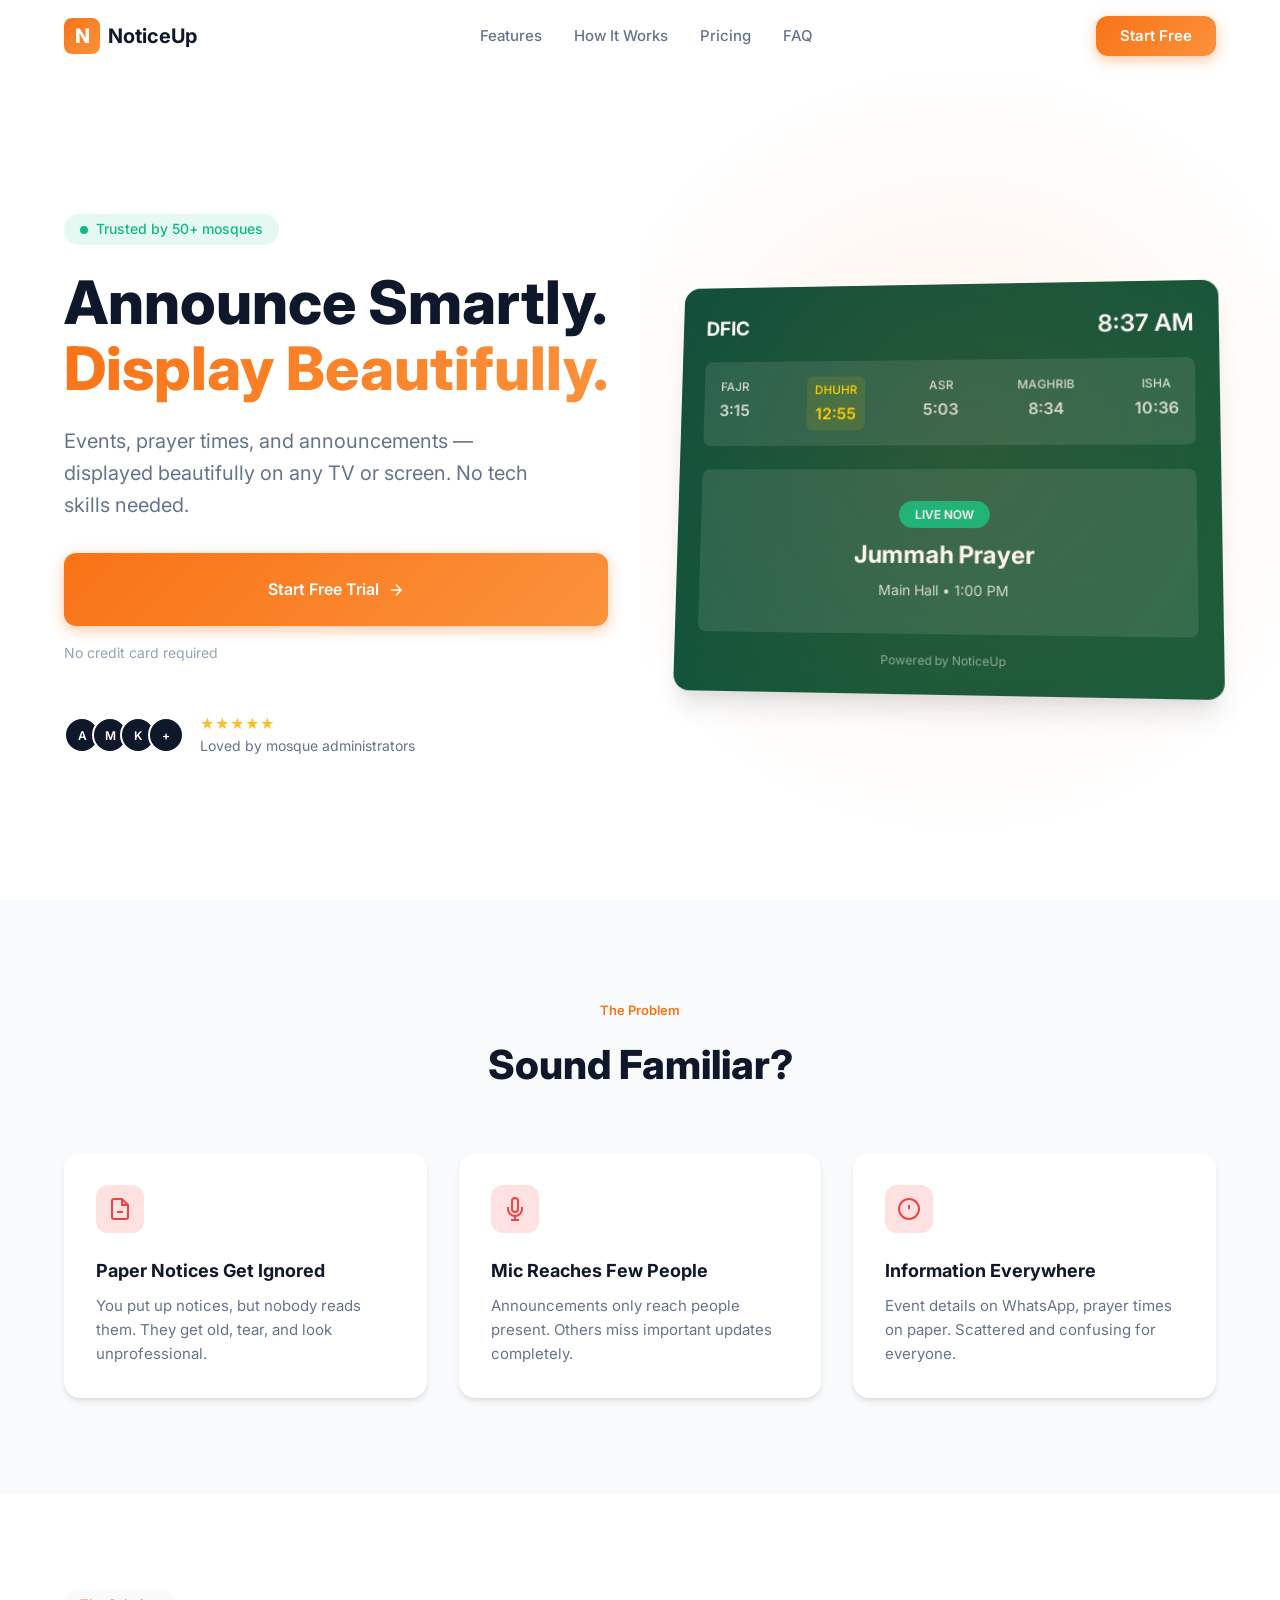
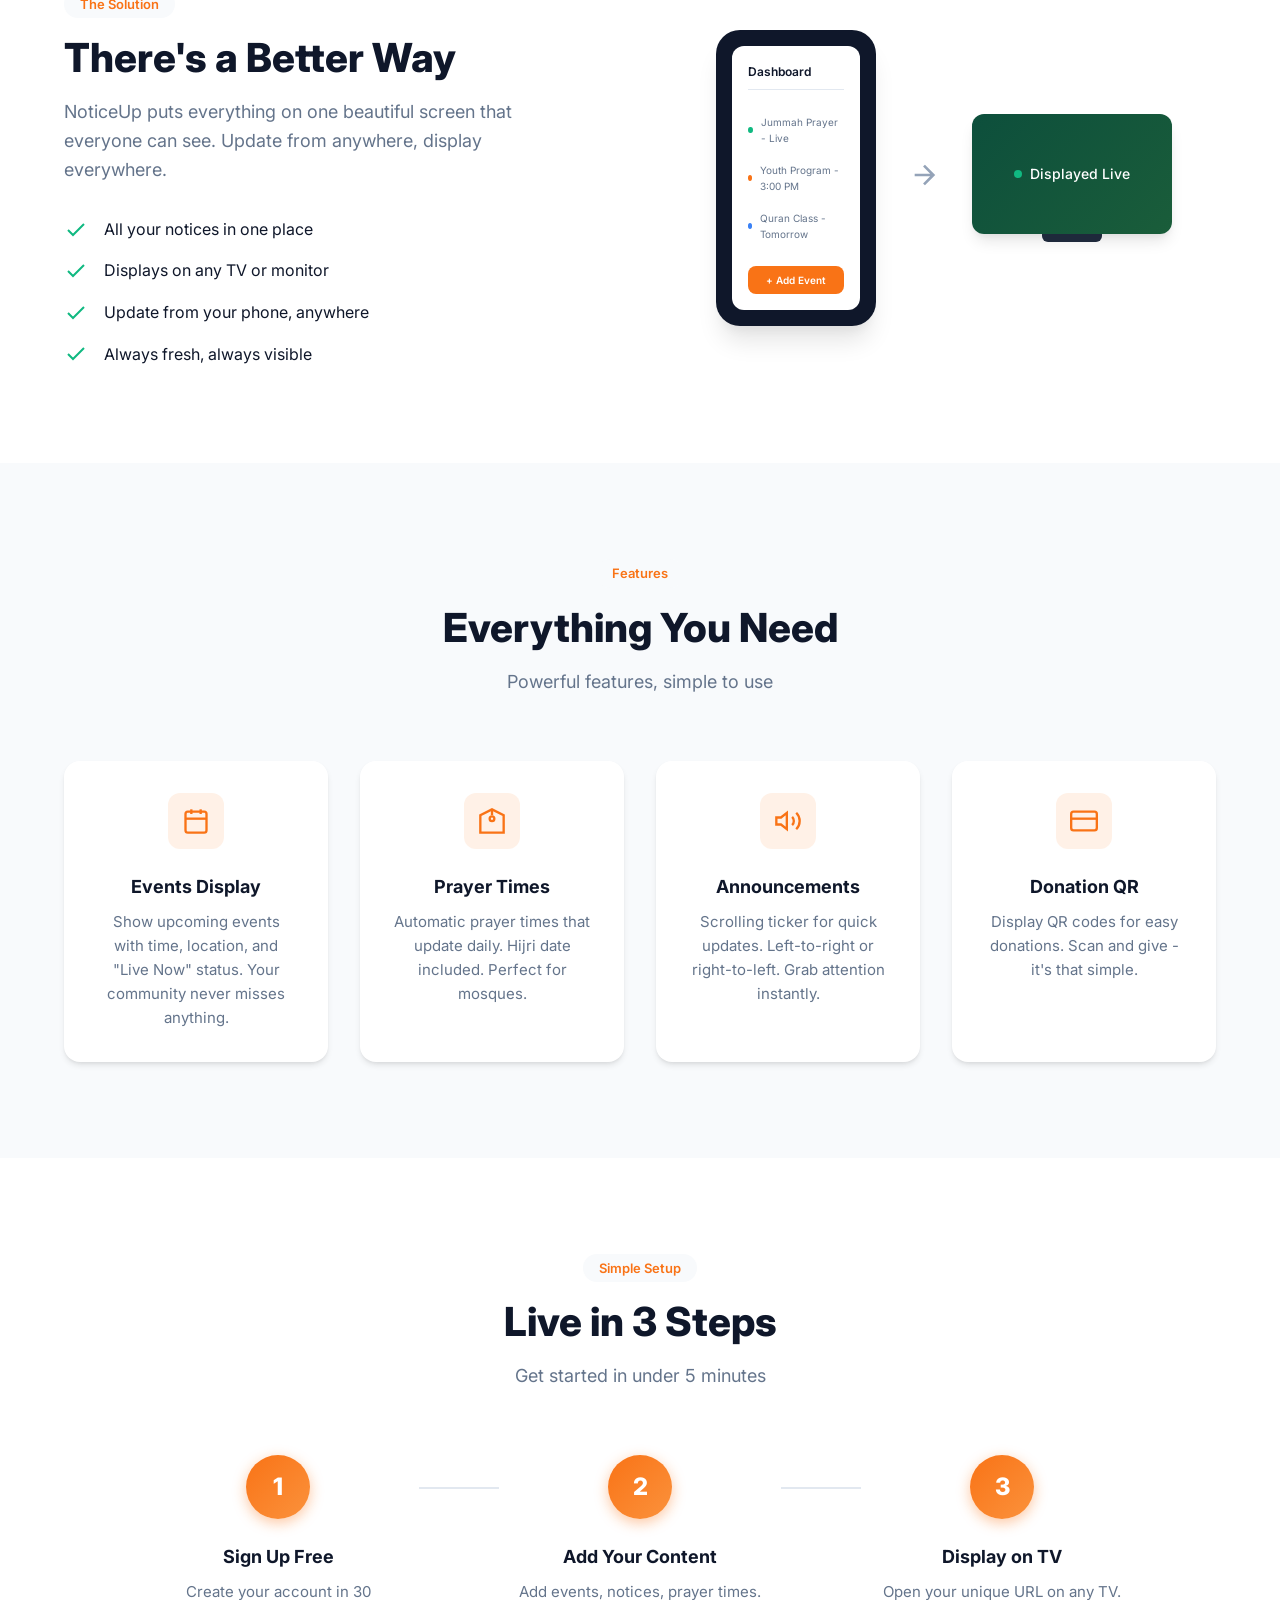
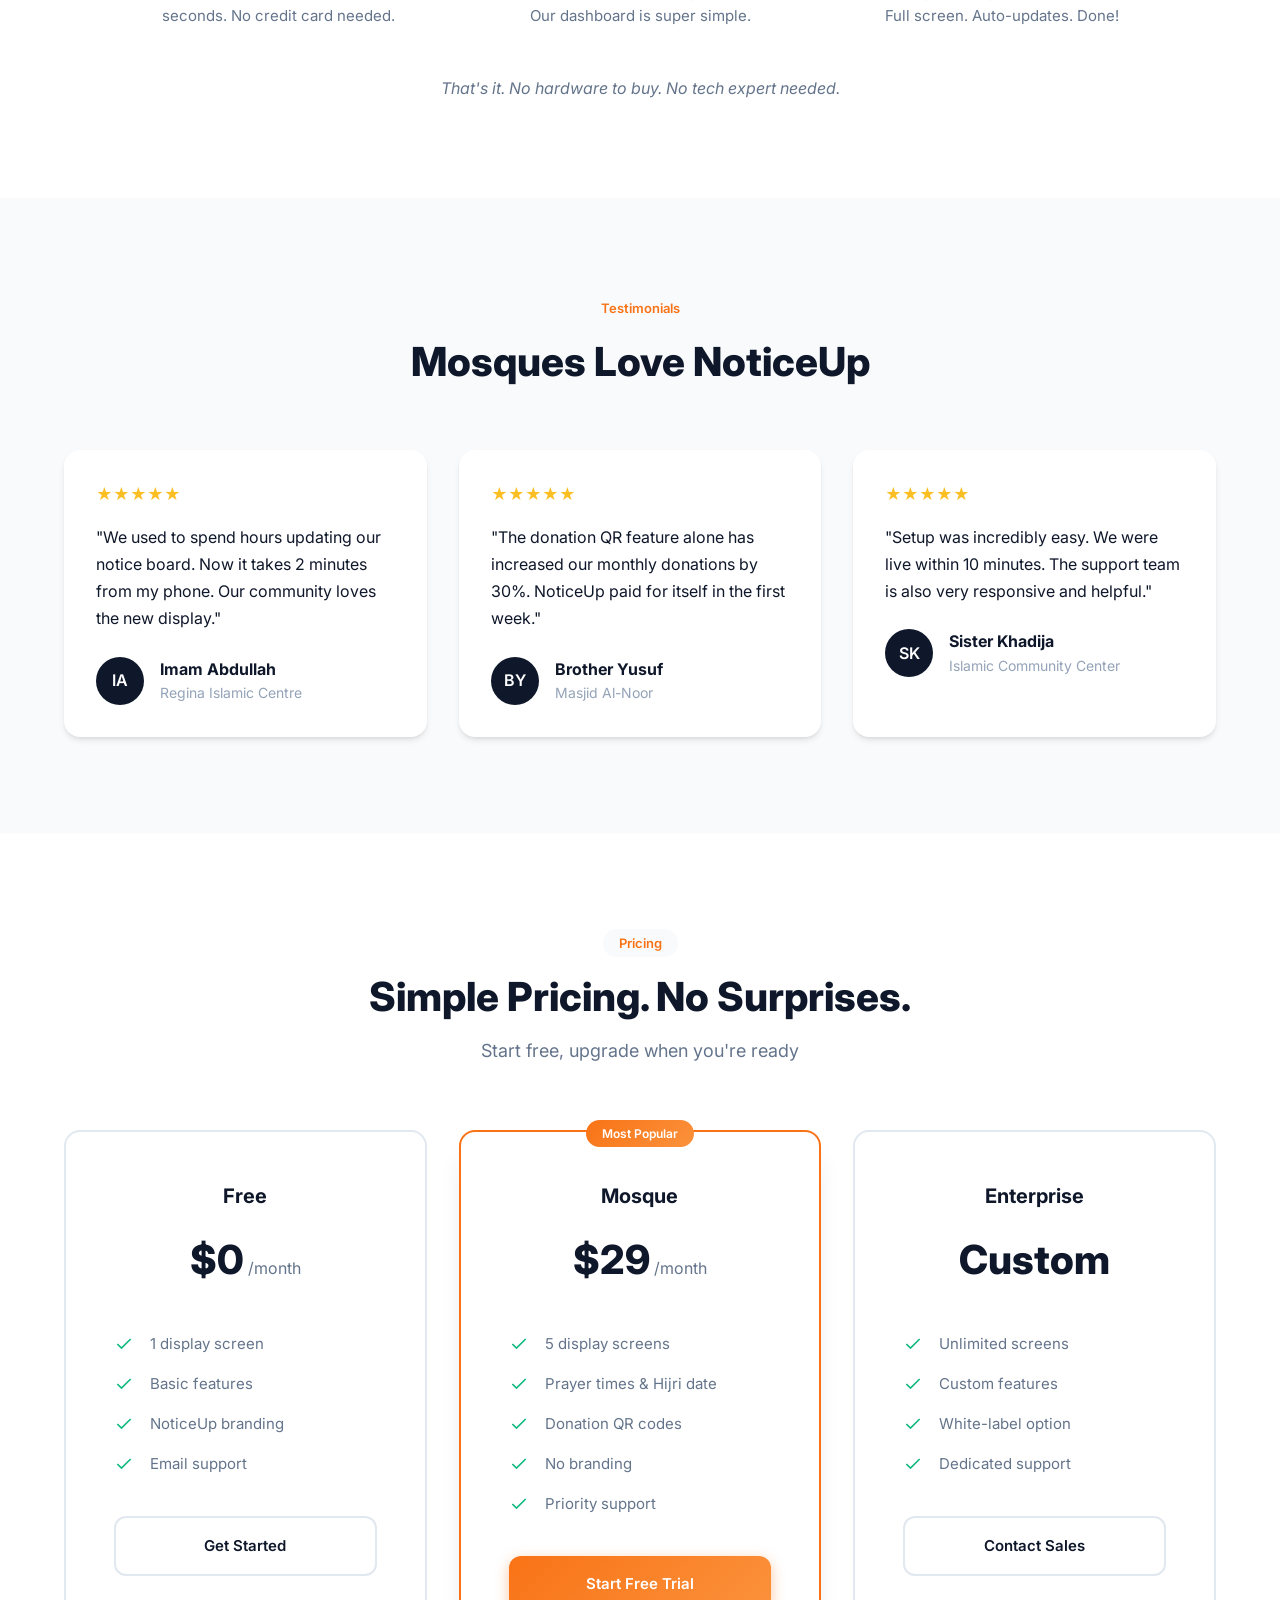
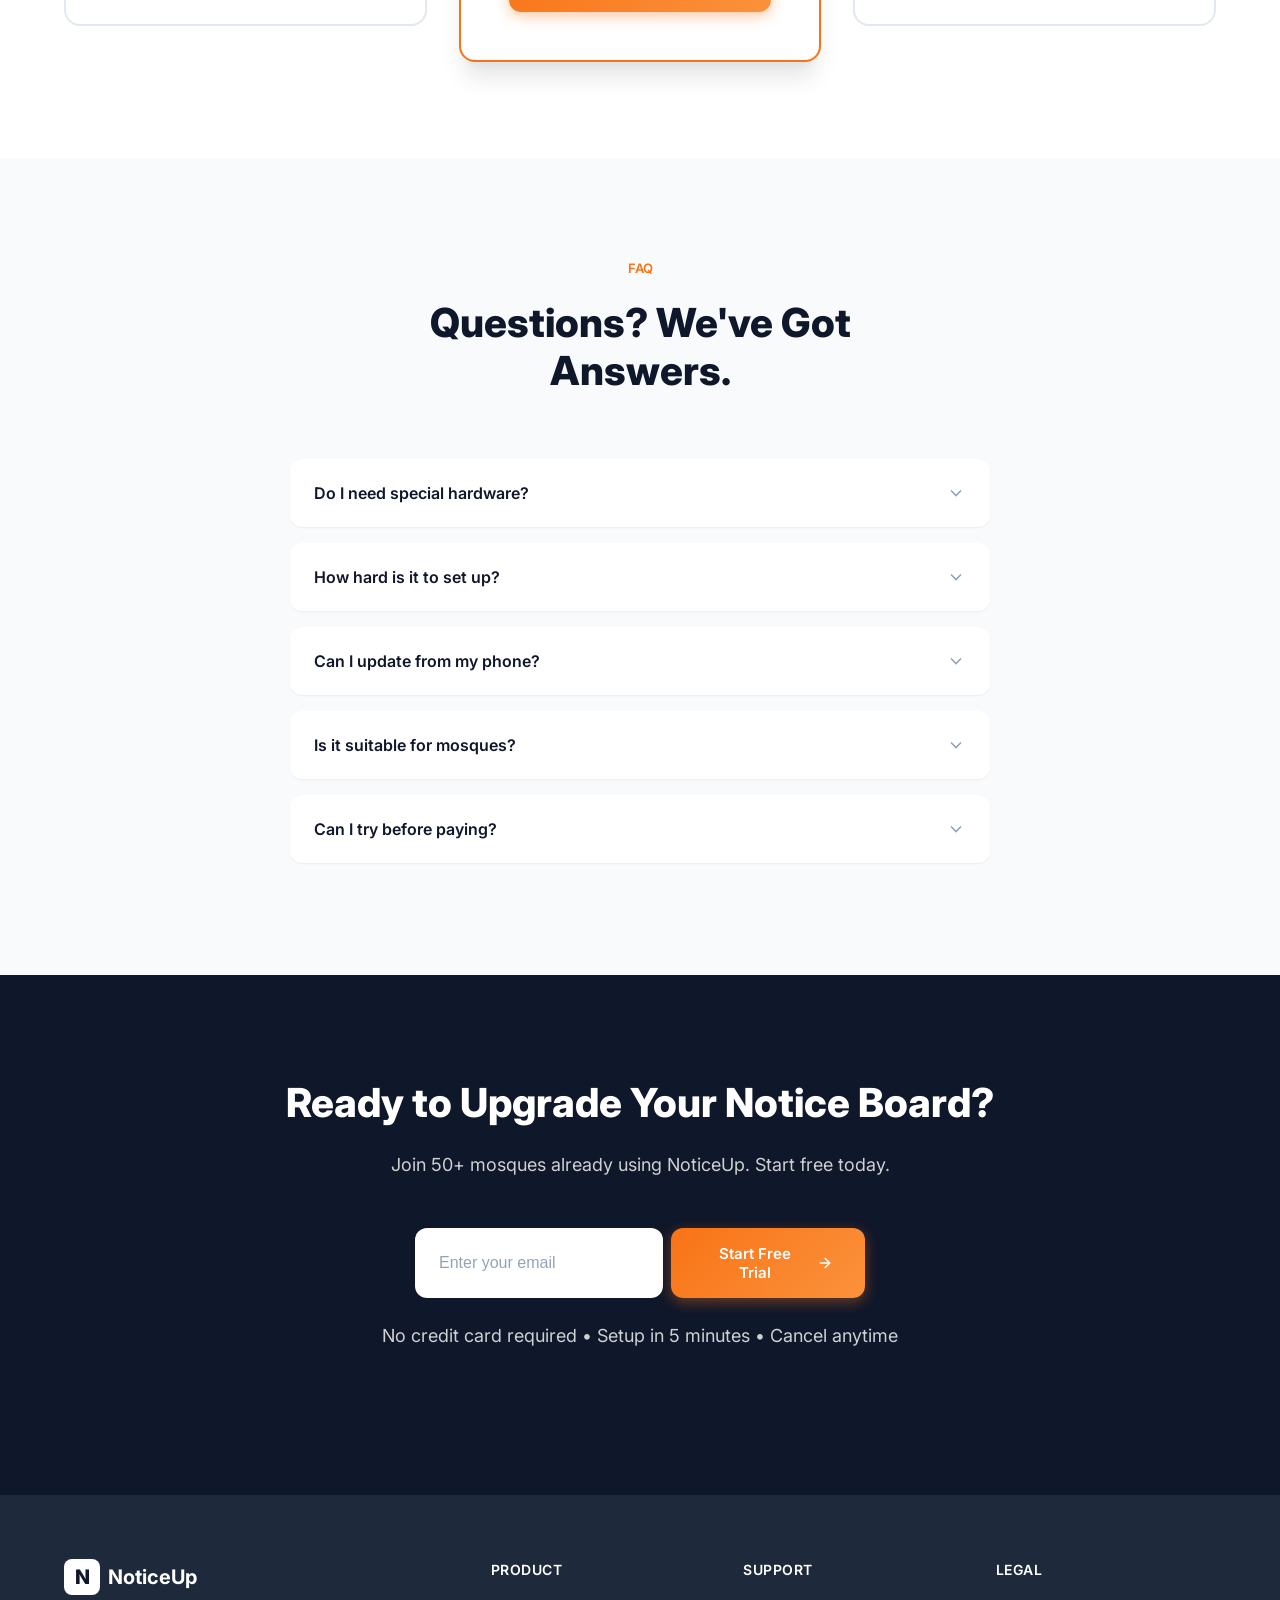
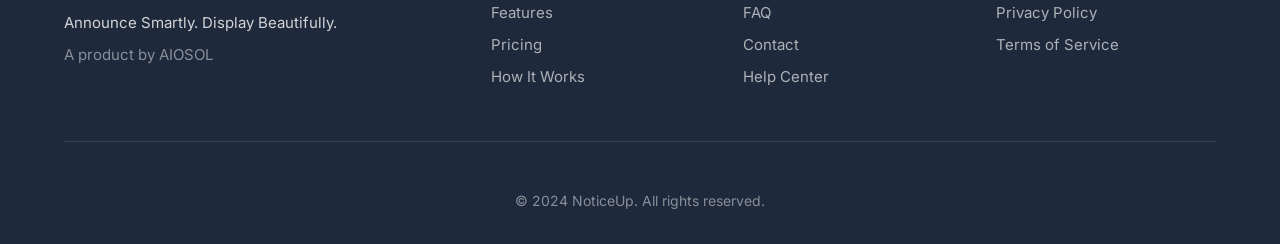
==== landing-page/index.html @ ead6a40a "Add NoticeUp landing page - Announce Smartly. Display Beautifully. Features: - Clean, minimal, mobil" ====
<!DOCTYPE html>
<html lang="en">
<head>
    <meta charset="UTF-8">
    <meta name="viewport" content="width=device-width, initial-scale=1.0">
    <meta name="description" content="NoticeUp - Smart digital notice board for mosques, schools, and institutions. Display events, notices, and announcements beautifully on any screen.">
    <meta name="keywords" content="digital signage, notice board, mosque display, prayer times, event display, announcements">
    <title>NoticeUp - Announce Smartly. Display Beautifully.</title>
    <link rel="preconnect" href="https://fonts.googleapis.com">
    <link rel="preconnect" href="https://fonts.gstatic.com" crossorigin>
    <link href="https://fonts.googleapis.com/css2?family=Inter:wght@400;500;600;700;800&display=swap" rel="stylesheet">
    <link rel="stylesheet" href="styles.css">
</head>
<body>
    <!-- Navigation -->
    <nav class="navbar" id="navbar">
        <div class="container nav-container">
            <a href="#" class="logo">
                <span class="logo-icon">N</span>
                <span class="logo-text">NoticeUp</span>
            </a>
            <div class="nav-links" id="navLinks">
                <a href="#features">Features</a>
                <a href="#how-it-works">How It Works</a>
                <a href="#pricing">Pricing</a>
                <a href="#faq">FAQ</a>
            </div>
            <a href="#cta" class="btn btn-primary nav-cta">Start Free</a>
            <button class="mobile-menu-btn" id="mobileMenuBtn" aria-label="Toggle menu">
                <span></span>
                <span></span>
                <span></span>
            </button>
        </div>
    </nav>

    <!-- Hero Section -->
    <section class="hero" id="hero">
        <div class="container">
            <div class="hero-content">
                <div class="hero-badge">
                    <span class="badge-dot"></span>
                    Trusted by 50+ mosques
                </div>
                <h1 class="hero-title">
                    Announce Smartly.<br>
                    <span class="gradient-text">Display Beautifully.</span>
                </h1>
                <p class="hero-subtitle">
                    Events, prayer times, and announcements — displayed beautifully on any TV or screen. No tech skills needed.
                </p>
                <div class="hero-cta">
                    <a href="#cta" class="btn btn-primary btn-lg">
                        Start Free Trial
                        <svg class="btn-icon" viewBox="0 0 24 24" fill="none" stroke="currentColor" stroke-width="2">
                            <path d="M5 12h14M12 5l7 7-7 7"/>
                        </svg>
                    </a>
                    <span class="hero-note">No credit card required</span>
                </div>
                <div class="hero-social-proof">
                    <div class="avatars">
                        <div class="avatar">A</div>
                        <div class="avatar">M</div>
                        <div class="avatar">K</div>
                        <div class="avatar">+</div>
                    </div>
                    <div class="social-text">
                        <span class="social-rating">★★★★★</span>
                        <span>Loved by mosque administrators</span>
                    </div>
                </div>
            </div>
            <div class="hero-visual">
                <div class="mockup-container">
                    <div class="mockup-screen">
                        <div class="mockup-header">
                            <div class="mockup-logo">DFIC</div>
                            <div class="mockup-time">8:37 AM</div>
                        </div>
                        <div class="mockup-prayer">
                            <div class="prayer-item">FAJR<br><small>3:15</small></div>
                            <div class="prayer-item active">DHUHR<br><small>12:55</small></div>
                            <div class="prayer-item">ASR<br><small>5:03</small></div>
                            <div class="prayer-item">MAGHRIB<br><small>8:34</small></div>
                            <div class="prayer-item">ISHA<br><small>10:36</small></div>
                        </div>
                        <div class="mockup-event">
                            <span class="live-badge">LIVE NOW</span>
                            <h3>Jummah Prayer</h3>
                            <p>Main Hall • 1:00 PM</p>
                        </div>
                        <div class="mockup-footer">
                            Powered by NoticeUp
                        </div>
                    </div>
                </div>
            </div>
        </div>
        <div class="hero-bg-gradient"></div>
    </section>

    <!-- Problem Section -->
    <section class="problem" id="problem">
        <div class="container">
            <div class="section-header">
                <span class="section-tag">The Problem</span>
                <h2 class="section-title">Sound Familiar?</h2>
            </div>
            <div class="problem-grid">
                <div class="problem-card">
                    <div class="problem-icon">
                        <svg viewBox="0 0 24 24" fill="none" stroke="currentColor" stroke-width="2">
                            <path d="M14 2H6a2 2 0 0 0-2 2v16a2 2 0 0 0 2 2h12a2 2 0 0 0 2-2V8z"/>
                            <polyline points="14 2 14 8 20 8"/>
                            <line x1="9" y1="15" x2="15" y2="15"/>
                        </svg>
                    </div>
                    <h3>Paper Notices Get Ignored</h3>
                    <p>You put up notices, but nobody reads them. They get old, tear, and look unprofessional.</p>
                </div>
                <div class="problem-card">
                    <div class="problem-icon">
                        <svg viewBox="0 0 24 24" fill="none" stroke="currentColor" stroke-width="2">
                            <path d="M12 1a3 3 0 0 0-3 3v8a3 3 0 0 0 6 0V4a3 3 0 0 0-3-3z"/>
                            <path d="M19 10v2a7 7 0 0 1-14 0v-2"/>
                            <line x1="12" y1="19" x2="12" y2="23"/>
                            <line x1="8" y1="23" x2="16" y2="23"/>
                        </svg>
                    </div>
                    <h3>Mic Reaches Few People</h3>
                    <p>Announcements only reach people present. Others miss important updates completely.</p>
                </div>
                <div class="problem-card">
                    <div class="problem-icon">
                        <svg viewBox="0 0 24 24" fill="none" stroke="currentColor" stroke-width="2">
                            <circle cx="12" cy="12" r="10"/>
                            <line x1="12" y1="8" x2="12" y2="12"/>
                            <line x1="12" y1="16" x2="12.01" y2="16"/>
                        </svg>
                    </div>
                    <h3>Information Everywhere</h3>
                    <p>Event details on WhatsApp, prayer times on paper. Scattered and confusing for everyone.</p>
                </div>
            </div>
        </div>
    </section>

    <!-- Solution Section -->
    <section class="solution" id="solution">
        <div class="container">
            <div class="solution-content">
                <span class="section-tag">The Solution</span>
                <h2 class="section-title">There's a Better Way</h2>
                <p class="solution-text">
                    NoticeUp puts everything on one beautiful screen that everyone can see. Update from anywhere, display everywhere.
                </p>
                <ul class="solution-list">
                    <li>
                        <svg class="check-icon" viewBox="0 0 24 24" fill="none" stroke="currentColor" stroke-width="2">
                            <polyline points="20 6 9 17 4 12"/>
                        </svg>
                        All your notices in one place
                    </li>
                    <li>
                        <svg class="check-icon" viewBox="0 0 24 24" fill="none" stroke="currentColor" stroke-width="2">
                            <polyline points="20 6 9 17 4 12"/>
                        </svg>
                        Displays on any TV or monitor
                    </li>
                    <li>
                        <svg class="check-icon" viewBox="0 0 24 24" fill="none" stroke="currentColor" stroke-width="2">
                            <polyline points="20 6 9 17 4 12"/>
                        </svg>
                        Update from your phone, anywhere
                    </li>
                    <li>
                        <svg class="check-icon" viewBox="0 0 24 24" fill="none" stroke="currentColor" stroke-width="2">
                            <polyline points="20 6 9 17 4 12"/>
                        </svg>
                        Always fresh, always visible
                    </li>
                </ul>
            </div>
            <div class="solution-visual">
                <div class="device-mockup">
                    <div class="phone-mockup">
                        <div class="phone-screen">
                            <div class="phone-header">Dashboard</div>
                            <div class="phone-item">
                                <span class="item-dot green"></span>
                                Jummah Prayer - Live
                            </div>
                            <div class="phone-item">
                                <span class="item-dot orange"></span>
                                Youth Program - 3:00 PM
                            </div>
                            <div class="phone-item">
                                <span class="item-dot blue"></span>
                                Quran Class - Tomorrow
                            </div>
                            <button class="phone-btn">+ Add Event</button>
                        </div>
                    </div>
                    <div class="arrow-connector">
                        <svg viewBox="0 0 24 24" fill="none" stroke="currentColor" stroke-width="2">
                            <path d="M5 12h14M12 5l7 7-7 7"/>
                        </svg>
                    </div>
                    <div class="tv-mockup">
                        <div class="tv-screen">
                            <div class="tv-content">
                                <span class="live-dot"></span>
                                Displayed Live
                            </div>
                        </div>
                        <div class="tv-stand"></div>
                    </div>
                </div>
            </div>
        </div>
    </section>

    <!-- Features Section -->
    <section class="features" id="features">
        <div class="container">
            <div class="section-header">
                <span class="section-tag">Features</span>
                <h2 class="section-title">Everything You Need</h2>
                <p class="section-subtitle">Powerful features, simple to use</p>
            </div>
            <div class="features-grid">
                <div class="feature-card">
                    <div class="feature-icon">
                        <svg viewBox="0 0 24 24" fill="none" stroke="currentColor" stroke-width="2">
                            <rect x="3" y="4" width="18" height="18" rx="2" ry="2"/>
                            <line x1="16" y1="2" x2="16" y2="6"/>
                            <line x1="8" y1="2" x2="8" y2="6"/>
                            <line x1="3" y1="10" x2="21" y2="10"/>
                        </svg>
                    </div>
                    <h3>Events Display</h3>
                    <p>Show upcoming events with time, location, and "Live Now" status. Your community never misses anything.</p>
                </div>
                <div class="feature-card">
                    <div class="feature-icon mosque-icon">
                        <svg viewBox="0 0 24 24" fill="none" stroke="currentColor" stroke-width="2">
                            <path d="M12 2L2 7v15h20V7L12 2z"/>
                            <path d="M12 2v5"/>
                            <circle cx="12" cy="10" r="2"/>
                        </svg>
                    </div>
                    <h3>Prayer Times</h3>
                    <p>Automatic prayer times that update daily. Hijri date included. Perfect for mosques.</p>
                </div>
                <div class="feature-card">
                    <div class="feature-icon">
                        <svg viewBox="0 0 24 24" fill="none" stroke="currentColor" stroke-width="2">
                            <polygon points="11 5 6 9 2 9 2 15 6 15 11 19 11 5"/>
                            <path d="M19.07 4.93a10 10 0 0 1 0 14.14"/>
                            <path d="M15.54 8.46a5 5 0 0 1 0 7.07"/>
                        </svg>
                    </div>
                    <h3>Announcements</h3>
                    <p>Scrolling ticker for quick updates. Left-to-right or right-to-left. Grab attention instantly.</p>
                </div>
                <div class="feature-card">
                    <div class="feature-icon">
                        <svg viewBox="0 0 24 24" fill="none" stroke="currentColor" stroke-width="2">
                            <rect x="1" y="4" width="22" height="16" rx="2" ry="2"/>
                            <line x1="1" y1="10" x2="23" y2="10"/>
                        </svg>
                    </div>
                    <h3>Donation QR</h3>
                    <p>Display QR codes for easy donations. Scan and give - it's that simple.</p>
                </div>
            </div>
        </div>
    </section>

    <!-- How It Works Section -->
    <section class="how-it-works" id="how-it-works">
        <div class="container">
            <div class="section-header">
                <span class="section-tag">Simple Setup</span>
                <h2 class="section-title">Live in 3 Steps</h2>
                <p class="section-subtitle">Get started in under 5 minutes</p>
            </div>
            <div class="steps-container">
                <div class="step">
                    <div class="step-number">1</div>
                    <div class="step-content">
                        <h3>Sign Up Free</h3>
                        <p>Create your account in 30 seconds. No credit card needed.</p>
                    </div>
                </div>
                <div class="step-connector"></div>
                <div class="step">
                    <div class="step-number">2</div>
                    <div class="step-content">
                        <h3>Add Your Content</h3>
                        <p>Add events, notices, prayer times. Our dashboard is super simple.</p>
                    </div>
                </div>
                <div class="step-connector"></div>
                <div class="step">
                    <div class="step-number">3</div>
                    <div class="step-content">
                        <h3>Display on TV</h3>
                        <p>Open your unique URL on any TV. Full screen. Auto-updates. Done!</p>
                    </div>
                </div>
            </div>
            <p class="steps-note">That's it. No hardware to buy. No tech expert needed.</p>
        </div>
    </section>

    <!-- Testimonials Section -->
    <section class="testimonials" id="testimonials">
        <div class="container">
            <div class="section-header">
                <span class="section-tag">Testimonials</span>
                <h2 class="section-title">Mosques Love NoticeUp</h2>
            </div>
            <div class="testimonials-grid">
                <div class="testimonial-card">
                    <div class="testimonial-rating">★★★★★</div>
                    <p class="testimonial-text">
                        "We used to spend hours updating our notice board. Now it takes 2 minutes from my phone. Our community loves the new display."
                    </p>
                    <div class="testimonial-author">
                        <div class="author-avatar">IA</div>
                        <div class="author-info">
                            <strong>Imam Abdullah</strong>
                            <span>Regina Islamic Centre</span>
                        </div>
                    </div>
                </div>
                <div class="testimonial-card">
                    <div class="testimonial-rating">★★★★★</div>
                    <p class="testimonial-text">
                        "The donation QR feature alone has increased our monthly donations by 30%. NoticeUp paid for itself in the first week."
                    </p>
                    <div class="testimonial-author">
                        <div class="author-avatar">BY</div>
                        <div class="author-info">
                            <strong>Brother Yusuf</strong>
                            <span>Masjid Al-Noor</span>
                        </div>
                    </div>
                </div>
                <div class="testimonial-card">
                    <div class="testimonial-rating">★★★★★</div>
                    <p class="testimonial-text">
                        "Setup was incredibly easy. We were live within 10 minutes. The support team is also very responsive and helpful."
                    </p>
                    <div class="testimonial-author">
                        <div class="author-avatar">SK</div>
                        <div class="author-info">
                            <strong>Sister Khadija</strong>
                            <span>Islamic Community Center</span>
                        </div>
                    </div>
                </div>
            </div>
        </div>
    </section>

    <!-- Pricing Section -->
    <section class="pricing" id="pricing">
        <div class="container">
            <div class="section-header">
                <span class="section-tag">Pricing</span>
                <h2 class="section-title">Simple Pricing. No Surprises.</h2>
                <p class="section-subtitle">Start free, upgrade when you're ready</p>
            </div>
            <div class="pricing-grid">
                <div class="pricing-card">
                    <div class="pricing-header">
                        <h3>Free</h3>
                        <div class="pricing-price">
                            <span class="price">$0</span>
                            <span class="period">/month</span>
                        </div>
                    </div>
                    <ul class="pricing-features">
                        <li>
                            <svg class="check" viewBox="0 0 24 24" fill="none" stroke="currentColor" stroke-width="2">
                                <polyline points="20 6 9 17 4 12"/>
                            </svg>
                            1 display screen
                        </li>
                        <li>
                            <svg class="check" viewBox="0 0 24 24" fill="none" stroke="currentColor" stroke-width="2">
                                <polyline points="20 6 9 17 4 12"/>
                            </svg>
                            Basic features
                        </li>
                        <li>
                            <svg class="check" viewBox="0 0 24 24" fill="none" stroke="currentColor" stroke-width="2">
                                <polyline points="20 6 9 17 4 12"/>
                            </svg>
                            NoticeUp branding
                        </li>
                        <li>
                            <svg class="check" viewBox="0 0 24 24" fill="none" stroke="currentColor" stroke-width="2">
                                <polyline points="20 6 9 17 4 12"/>
                            </svg>
                            Email support
                        </li>
                    </ul>
                    <a href="#cta" class="btn btn-outline">Get Started</a>
                </div>
                <div class="pricing-card popular">
                    <div class="popular-badge">Most Popular</div>
                    <div class="pricing-header">
                        <h3>Mosque</h3>
                        <div class="pricing-price">
                            <span class="price">$29</span>
                            <span class="period">/month</span>
                        </div>
                    </div>
                    <ul class="pricing-features">
                        <li>
                            <svg class="check" viewBox="0 0 24 24" fill="none" stroke="currentColor" stroke-width="2">
                                <polyline points="20 6 9 17 4 12"/>
                            </svg>
                            5 display screens
                        </li>
                        <li>
                            <svg class="check" viewBox="0 0 24 24" fill="none" stroke="currentColor" stroke-width="2">
                                <polyline points="20 6 9 17 4 12"/>
                            </svg>
                            Prayer times & Hijri date
                        </li>
                        <li>
                            <svg class="check" viewBox="0 0 24 24" fill="none" stroke="currentColor" stroke-width="2">
                                <polyline points="20 6 9 17 4 12"/>
                            </svg>
                            Donation QR codes
                        </li>
                        <li>
                            <svg class="check" viewBox="0 0 24 24" fill="none" stroke="currentColor" stroke-width="2">
                                <polyline points="20 6 9 17 4 12"/>
                            </svg>
                            No branding
                        </li>
                        <li>
                            <svg class="check" viewBox="0 0 24 24" fill="none" stroke="currentColor" stroke-width="2">
                                <polyline points="20 6 9 17 4 12"/>
                            </svg>
                            Priority support
                        </li>
                    </ul>
                    <a href="#cta" class="btn btn-primary">Start Free Trial</a>
                </div>
                <div class="pricing-card">
                    <div class="pricing-header">
                        <h3>Enterprise</h3>
                        <div class="pricing-price">
                            <span class="price">Custom</span>
                        </div>
                    </div>
                    <ul class="pricing-features">
                        <li>
                            <svg class="check" viewBox="0 0 24 24" fill="none" stroke="currentColor" stroke-width="2">
                                <polyline points="20 6 9 17 4 12"/>
                            </svg>
                            Unlimited screens
                        </li>
                        <li>
                            <svg class="check" viewBox="0 0 24 24" fill="none" stroke="currentColor" stroke-width="2">
                                <polyline points="20 6 9 17 4 12"/>
                            </svg>
                            Custom features
                        </li>
                        <li>
                            <svg class="check" viewBox="0 0 24 24" fill="none" stroke="currentColor" stroke-width="2">
                                <polyline points="20 6 9 17 4 12"/>
                            </svg>
                            White-label option
                        </li>
                        <li>
                            <svg class="check" viewBox="0 0 24 24" fill="none" stroke="currentColor" stroke-width="2">
                                <polyline points="20 6 9 17 4 12"/>
                            </svg>
                            Dedicated support
                        </li>
                    </ul>
                    <a href="#cta" class="btn btn-outline">Contact Sales</a>
                </div>
            </div>
        </div>
    </section>

    <!-- FAQ Section -->
    <section class="faq" id="faq">
        <div class="container">
            <div class="section-header">
                <span class="section-tag">FAQ</span>
                <h2 class="section-title">Questions? We've Got Answers.</h2>
            </div>
            <div class="faq-container">
                <div class="faq-item">
                    <button class="faq-question">
                        Do I need special hardware?
                        <svg class="faq-icon" viewBox="0 0 24 24" fill="none" stroke="currentColor" stroke-width="2">
                            <polyline points="6 9 12 15 18 9"/>
                        </svg>
                    </button>
                    <div class="faq-answer">
                        <p>No! Any TV with a browser works. Smart TV, Android TV, Fire Stick, or a simple computer connected to a monitor.</p>
                    </div>
                </div>
                <div class="faq-item">
                    <button class="faq-question">
                        How hard is it to set up?
                        <svg class="faq-icon" viewBox="0 0 24 24" fill="none" stroke="currentColor" stroke-width="2">
                            <polyline points="6 9 12 15 18 9"/>
                        </svg>
                    </button>
                    <div class="faq-answer">
                        <p>Super easy. If you can use WhatsApp, you can use NoticeUp. Most users are live in under 5 minutes.</p>
                    </div>
                </div>
                <div class="faq-item">
                    <button class="faq-question">
                        Can I update from my phone?
                        <svg class="faq-icon" viewBox="0 0 24 24" fill="none" stroke="currentColor" stroke-width="2">
                            <polyline points="6 9 12 15 18 9"/>
                        </svg>
                    </button>
                    <div class="faq-answer">
                        <p>Yes! Our dashboard works on any device. Update your notices from anywhere in the world.</p>
                    </div>
                </div>
                <div class="faq-item">
                    <button class="faq-question">
                        Is it suitable for mosques?
                        <svg class="faq-icon" viewBox="0 0 24 24" fill="none" stroke="currentColor" stroke-width="2">
                            <polyline points="6 9 12 15 18 9"/>
                        </svg>
                    </button>
                    <div class="faq-answer">
                        <p>Absolutely! We built NoticeUp with mosques in mind. Prayer times, Hijri calendar, donation QR - all included.</p>
                    </div>
                </div>
                <div class="faq-item">
                    <button class="faq-question">
                        Can I try before paying?
                        <svg class="faq-icon" viewBox="0 0 24 24" fill="none" stroke="currentColor" stroke-width="2">
                            <polyline points="6 9 12 15 18 9"/>
                        </svg>
                    </button>
                    <div class="faq-answer">
                        <p>Yes! Our Free plan is free forever. No credit card required to start.</p>
                    </div>
                </div>
            </div>
        </div>
    </section>

    <!-- Final CTA Section -->
    <section class="final-cta" id="cta">
        <div class="container">
            <div class="cta-content">
                <h2>Ready to Upgrade Your Notice Board?</h2>
                <p>Join 50+ mosques already using NoticeUp. Start free today.</p>
                <form class="cta-form" id="ctaForm">
                    <input type="email" placeholder="Enter your email" required>
                    <button type="submit" class="btn btn-primary">
                        Start Free Trial
                        <svg class="btn-icon" viewBox="0 0 24 24" fill="none" stroke="currentColor" stroke-width="2">
                            <path d="M5 12h14M12 5l7 7-7 7"/>
                        </svg>
                    </button>
                </form>
                <p class="cta-note">No credit card required • Setup in 5 minutes • Cancel anytime</p>
            </div>
        </div>
    </section>

    <!-- Footer -->
    <footer class="footer">
        <div class="container">
            <div class="footer-content">
                <div class="footer-brand">
                    <a href="#" class="logo">
                        <span class="logo-icon">N</span>
                        <span class="logo-text">NoticeUp</span>
                    </a>
                    <p>Announce Smartly. Display Beautifully.</p>
                    <p class="footer-company">A product by AIOSOL</p>
                </div>
                <div class="footer-links">
                    <div class="footer-column">
                        <h4>Product</h4>
                        <a href="#features">Features</a>
                        <a href="#pricing">Pricing</a>
                        <a href="#how-it-works">How It Works</a>
                    </div>
                    <div class="footer-column">
                        <h4>Support</h4>
                        <a href="#faq">FAQ</a>
                        <a href="mailto:hello@noticeup.io">Contact</a>
                        <a href="#">Help Center</a>
                    </div>
                    <div class="footer-column">
                        <h4>Legal</h4>
                        <a href="#">Privacy Policy</a>
                        <a href="#">Terms of Service</a>
                    </div>
                </div>
            </div>
            <div class="footer-bottom">
                <p>&copy; 2024 NoticeUp. All rights reserved.</p>
            </div>
        </div>
    </footer>

    <script src="script.js"></script>
</body>
</html>
---- landing-page/styles.css ----
/* ========================================
   NoticeUp Landing Page Styles
   Clean, Minimal, High-Converting
   ======================================== */

/* CSS Variables - Color System */
:root {
    /* Primary Colors */
    --color-primary: #0F172A;
    --color-primary-light: #1E293B;

    /* Accent Colors */
    --color-accent: #F97316;
    --color-accent-hover: #EA580C;
    --color-success: #10B981;

    /* Neutral Colors */
    --color-white: #FFFFFF;
    --color-bg-light: #F8FAFC;
    --color-bg-section: #F1F5F9;
    --color-text: #64748B;
    --color-text-dark: #0F172A;
    --color-text-light: #94A3B8;
    --color-border: #E2E8F0;

    /* Gradients */
    --gradient-primary: linear-gradient(135deg, #F97316 0%, #FB923C 100%);
    --gradient-hero: linear-gradient(180deg, #F8FAFC 0%, #FFFFFF 100%);

    /* Shadows */
    --shadow-sm: 0 1px 2px rgba(0, 0, 0, 0.05);
    --shadow-md: 0 4px 6px -1px rgba(0, 0, 0, 0.1), 0 2px 4px -1px rgba(0, 0, 0, 0.06);
    --shadow-lg: 0 10px 15px -3px rgba(0, 0, 0, 0.1), 0 4px 6px -2px rgba(0, 0, 0, 0.05);
    --shadow-xl: 0 20px 25px -5px rgba(0, 0, 0, 0.1), 0 10px 10px -5px rgba(0, 0, 0, 0.04);

    /* Spacing */
    --space-xs: 0.25rem;
    --space-sm: 0.5rem;
    --space-md: 1rem;
    --space-lg: 1.5rem;
    --space-xl: 2rem;
    --space-2xl: 3rem;
    --space-3xl: 4rem;
    --space-4xl: 6rem;

    /* Border Radius */
    --radius-sm: 0.375rem;
    --radius-md: 0.5rem;
    --radius-lg: 0.75rem;
    --radius-xl: 1rem;
    --radius-2xl: 1.5rem;
    --radius-full: 9999px;

    /* Transitions */
    --transition-fast: 150ms ease;
    --transition-base: 200ms ease;
    --transition-slow: 300ms ease;

    /* Typography */
    --font-family: 'Inter', -apple-system, BlinkMacSystemFont, 'Segoe UI', Roboto, sans-serif;
}

/* Reset & Base Styles */
*, *::before, *::after {
    box-sizing: border-box;
    margin: 0;
    padding: 0;
}

html {
    scroll-behavior: smooth;
    -webkit-font-smoothing: antialiased;
    -moz-osx-font-smoothing: grayscale;
}

body {
    font-family: var(--font-family);
    font-size: 16px;
    line-height: 1.6;
    color: var(--color-text);
    background-color: var(--color-white);
    overflow-x: hidden;
}

img {
    max-width: 100%;
    height: auto;
    display: block;
}

a {
    text-decoration: none;
    color: inherit;
    transition: color var(--transition-base);
}

button {
    font-family: inherit;
    cursor: pointer;
    border: none;
    background: none;
}

ul {
    list-style: none;
}

/* Container */
.container {
    width: 100%;
    max-width: 1200px;
    margin: 0 auto;
    padding: 0 var(--space-lg);
}

/* ========================================
   Navigation
   ======================================== */
.navbar {
    position: fixed;
    top: 0;
    left: 0;
    right: 0;
    z-index: 1000;
    background: rgba(255, 255, 255, 0.95);
    backdrop-filter: blur(10px);
    border-bottom: 1px solid transparent;
    transition: all var(--transition-base);
}

.navbar.scrolled {
    border-bottom-color: var(--color-border);
    box-shadow: var(--shadow-sm);
}

.nav-container {
    display: flex;
    align-items: center;
    justify-content: space-between;
    height: 72px;
}

.logo {
    display: flex;
    align-items: center;
    gap: var(--space-sm);
    font-weight: 700;
    font-size: 1.25rem;
    color: var(--color-text-dark);
}

.logo-icon {
    display: flex;
    align-items: center;
    justify-content: center;
    width: 36px;
    height: 36px;
    background: var(--gradient-primary);
    color: white;
    border-radius: var(--radius-md);
    font-weight: 800;
}

.nav-links {
    display: flex;
    gap: var(--space-xl);
}

.nav-links a {
    font-size: 0.9375rem;
    font-weight: 500;
    color: var(--color-text);
    transition: color var(--transition-fast);
}

.nav-links a:hover {
    color: var(--color-text-dark);
}

.nav-cta {
    padding: var(--space-sm) var(--space-lg) !important;
}

.mobile-menu-btn {
    display: none;
    flex-direction: column;
    gap: 5px;
    padding: var(--space-sm);
}

.mobile-menu-btn span {
    display: block;
    width: 24px;
    height: 2px;
    background: var(--color-text-dark);
    border-radius: 2px;
    transition: all var(--transition-base);
}

/* ========================================
   Buttons
   ======================================== */
.btn {
    display: inline-flex;
    align-items: center;
    justify-content: center;
    gap: var(--space-sm);
    padding: var(--space-md) var(--space-xl);
    font-size: 0.9375rem;
    font-weight: 600;
    border-radius: var(--radius-lg);
    transition: all var(--transition-base);
    cursor: pointer;
}

.btn-primary {
    background: var(--gradient-primary);
    color: white;
    box-shadow: 0 4px 14px rgba(249, 115, 22, 0.4);
}

.btn-primary:hover {
    transform: translateY(-2px);
    box-shadow: 0 6px 20px rgba(249, 115, 22, 0.5);
}

.btn-outline {
    background: transparent;
    color: var(--color-text-dark);
    border: 2px solid var(--color-border);
}

.btn-outline:hover {
    border-color: var(--color-accent);
    color: var(--color-accent);
}

.btn-lg {
    padding: var(--space-lg) var(--space-2xl);
    font-size: 1rem;
}

.btn-icon {
    width: 18px;
    height: 18px;
}

/* ========================================
   Section Styles
   ======================================== */
section {
    padding: var(--space-4xl) 0;
}

.section-header {
    text-align: center;
    max-width: 600px;
    margin: 0 auto var(--space-3xl);
}

.section-tag {
    display: inline-block;
    padding: var(--space-xs) var(--space-md);
    background: var(--color-bg-light);
    color: var(--color-accent);
    font-size: 0.8125rem;
    font-weight: 600;
    border-radius: var(--radius-full);
    margin-bottom: var(--space-md);
}

.section-title {
    font-size: clamp(1.75rem, 4vw, 2.5rem);
    font-weight: 800;
    color: var(--color-text-dark);
    line-height: 1.2;
    margin-bottom: var(--space-md);
}

.section-subtitle {
    font-size: 1.125rem;
    color: var(--color-text);
}

/* ========================================
   Hero Section
   ======================================== */
.hero {
    position: relative;
    padding: calc(72px + var(--space-4xl)) 0 var(--space-4xl);
    min-height: 100vh;
    display: flex;
    align-items: center;
    overflow: hidden;
}

.hero .container {
    display: grid;
    grid-template-columns: 1fr 1fr;
    gap: var(--space-3xl);
    align-items: center;
}

.hero-badge {
    display: inline-flex;
    align-items: center;
    gap: var(--space-sm);
    padding: var(--space-xs) var(--space-md);
    background: rgba(16, 185, 129, 0.1);
    color: var(--color-success);
    font-size: 0.875rem;
    font-weight: 500;
    border-radius: var(--radius-full);
    margin-bottom: var(--space-lg);
}

.badge-dot {
    width: 8px;
    height: 8px;
    background: var(--color-success);
    border-radius: 50%;
    animation: pulse 2s infinite;
}

@keyframes pulse {
    0%, 100% { opacity: 1; }
    50% { opacity: 0.5; }
}

.hero-title {
    font-size: clamp(2.5rem, 5vw, 3.75rem);
    font-weight: 800;
    color: var(--color-text-dark);
    line-height: 1.1;
    margin-bottom: var(--space-lg);
}

.gradient-text {
    background: var(--gradient-primary);
    -webkit-background-clip: text;
    -webkit-text-fill-color: transparent;
    background-clip: text;
}

.hero-subtitle {
    font-size: 1.25rem;
    color: var(--color-text);
    margin-bottom: var(--space-xl);
    max-width: 500px;
}

.hero-cta {
    display: flex;
    flex-direction: column;
    gap: var(--space-md);
    margin-bottom: var(--space-2xl);
}

.hero-note {
    font-size: 0.875rem;
    color: var(--color-text-light);
}

.hero-social-proof {
    display: flex;
    align-items: center;
    gap: var(--space-md);
}

.avatars {
    display: flex;
}

.avatar {
    width: 36px;
    height: 36px;
    border-radius: 50%;
    background: var(--color-primary);
    color: white;
    display: flex;
    align-items: center;
    justify-content: center;
    font-size: 0.75rem;
    font-weight: 600;
    border: 2px solid white;
    margin-left: -8px;
}

.avatar:first-child {
    margin-left: 0;
}

.social-text {
    display: flex;
    flex-direction: column;
    font-size: 0.875rem;
}

.social-rating {
    color: #FBBF24;
}

/* Hero Visual */
.hero-visual {
    position: relative;
}

.mockup-container {
    position: relative;
    perspective: 1000px;
}

.mockup-screen {
    background: linear-gradient(135deg, #0D4F3C 0%, #1A5D3A 100%);
    border-radius: var(--radius-xl);
    padding: var(--space-lg);
    box-shadow: var(--shadow-xl);
    transform: rotateY(-5deg) rotateX(5deg);
    transition: transform var(--transition-slow);
}

.mockup-screen:hover {
    transform: rotateY(0) rotateX(0);
}

.mockup-header {
    display: flex;
    justify-content: space-between;
    align-items: center;
    margin-bottom: var(--space-md);
    color: white;
}

.mockup-logo {
    font-weight: 700;
    font-size: 1.25rem;
}

.mockup-time {
    font-size: 1.5rem;
    font-weight: 600;
}

.mockup-prayer {
    display: flex;
    justify-content: space-between;
    background: rgba(255, 255, 255, 0.1);
    border-radius: var(--radius-md);
    padding: var(--space-md);
    margin-bottom: var(--space-lg);
}

.prayer-item {
    text-align: center;
    color: rgba(255, 255, 255, 0.8);
    font-size: 0.75rem;
    font-weight: 500;
}

.prayer-item.active {
    color: #FFD700;
    background: rgba(255, 215, 0, 0.1);
    padding: var(--space-xs) var(--space-sm);
    border-radius: var(--radius-sm);
}

.prayer-item small {
    display: block;
    font-size: 1rem;
    font-weight: 600;
    margin-top: 2px;
}

.mockup-event {
    background: rgba(255, 255, 255, 0.1);
    border-radius: var(--radius-md);
    padding: var(--space-xl);
    text-align: center;
    color: white;
    margin-bottom: var(--space-md);
}

.live-badge {
    display: inline-block;
    background: var(--color-success);
    color: white;
    font-size: 0.75rem;
    font-weight: 600;
    padding: var(--space-xs) var(--space-md);
    border-radius: var(--radius-full);
    margin-bottom: var(--space-sm);
}

.mockup-event h3 {
    font-size: 1.5rem;
    font-weight: 700;
    margin-bottom: var(--space-xs);
}

.mockup-event p {
    font-size: 0.875rem;
    opacity: 0.8;
}

.mockup-footer {
    text-align: center;
    color: rgba(255, 255, 255, 0.5);
    font-size: 0.75rem;
}

.hero-bg-gradient {
    position: absolute;
    top: 0;
    right: 0;
    width: 50%;
    height: 100%;
    background: radial-gradient(circle at center, rgba(249, 115, 22, 0.1) 0%, transparent 70%);
    pointer-events: none;
}

/* ========================================
   Problem Section
   ======================================== */
.problem {
    background: var(--color-bg-light);
}

.problem-grid {
    display: grid;
    grid-template-columns: repeat(3, 1fr);
    gap: var(--space-xl);
}

.problem-card {
    background: white;
    padding: var(--space-xl);
    border-radius: var(--radius-xl);
    box-shadow: var(--shadow-md);
    transition: all var(--transition-base);
}

.problem-card:hover {
    transform: translateY(-4px);
    box-shadow: var(--shadow-lg);
}

.problem-icon {
    width: 48px;
    height: 48px;
    background: #FEE2E2;
    color: #EF4444;
    border-radius: var(--radius-lg);
    display: flex;
    align-items: center;
    justify-content: center;
    margin-bottom: var(--space-lg);
}

.problem-icon svg {
    width: 24px;
    height: 24px;
}

.problem-card h3 {
    font-size: 1.125rem;
    font-weight: 700;
    color: var(--color-text-dark);
    margin-bottom: var(--space-sm);
}

.problem-card p {
    font-size: 0.9375rem;
    color: var(--color-text);
}

/* ========================================
   Solution Section
   ======================================== */
.solution .container {
    display: grid;
    grid-template-columns: 1fr 1fr;
    gap: var(--space-3xl);
    align-items: center;
}

.solution-content {
    max-width: 500px;
}

.solution-text {
    font-size: 1.125rem;
    margin-bottom: var(--space-xl);
}

.solution-list {
    display: flex;
    flex-direction: column;
    gap: var(--space-md);
}

.solution-list li {
    display: flex;
    align-items: center;
    gap: var(--space-md);
    font-size: 1rem;
    color: var(--color-text-dark);
}

.check-icon {
    width: 24px;
    height: 24px;
    color: var(--color-success);
    flex-shrink: 0;
}

/* Solution Visual */
.device-mockup {
    display: flex;
    align-items: center;
    justify-content: center;
    gap: var(--space-xl);
}

.phone-mockup {
    width: 160px;
    background: var(--color-primary);
    border-radius: var(--radius-2xl);
    padding: var(--space-md);
    box-shadow: var(--shadow-xl);
}

.phone-screen {
    background: white;
    border-radius: var(--radius-lg);
    padding: var(--space-md);
}

.phone-header {
    font-size: 0.75rem;
    font-weight: 600;
    color: var(--color-text-dark);
    margin-bottom: var(--space-md);
    padding-bottom: var(--space-sm);
    border-bottom: 1px solid var(--color-border);
}

.phone-item {
    display: flex;
    align-items: center;
    gap: var(--space-sm);
    font-size: 0.625rem;
    color: var(--color-text);
    padding: var(--space-sm) 0;
}

.item-dot {
    width: 6px;
    height: 6px;
    border-radius: 50%;
}

.item-dot.green { background: var(--color-success); }
.item-dot.orange { background: var(--color-accent); }
.item-dot.blue { background: #3B82F6; }

.phone-btn {
    width: 100%;
    padding: var(--space-sm);
    background: var(--color-accent);
    color: white;
    font-size: 0.625rem;
    font-weight: 600;
    border-radius: var(--radius-md);
    margin-top: var(--space-md);
}

.arrow-connector {
    color: var(--color-text-light);
}

.arrow-connector svg {
    width: 32px;
    height: 32px;
}

.tv-mockup {
    display: flex;
    flex-direction: column;
    align-items: center;
}

.tv-screen {
    width: 200px;
    height: 120px;
    background: linear-gradient(135deg, #0D4F3C 0%, #1A5D3A 100%);
    border-radius: var(--radius-lg);
    display: flex;
    align-items: center;
    justify-content: center;
    box-shadow: var(--shadow-lg);
}

.tv-content {
    display: flex;
    align-items: center;
    gap: var(--space-sm);
    color: white;
    font-size: 0.875rem;
    font-weight: 500;
}

.live-dot {
    width: 8px;
    height: 8px;
    background: var(--color-success);
    border-radius: 50%;
    animation: pulse 2s infinite;
}

.tv-stand {
    width: 60px;
    height: 8px;
    background: var(--color-primary-light);
    border-radius: 0 0 var(--radius-sm) var(--radius-sm);
}

/* ========================================
   Features Section
   ======================================== */
.features {
    background: var(--color-bg-light);
}

.features-grid {
    display: grid;
    grid-template-columns: repeat(4, 1fr);
    gap: var(--space-xl);
}

.feature-card {
    background: white;
    padding: var(--space-xl);
    border-radius: var(--radius-xl);
    text-align: center;
    box-shadow: var(--shadow-md);
    transition: all var(--transition-base);
}

.feature-card:hover {
    transform: translateY(-4px);
    box-shadow: var(--shadow-lg);
}

.feature-icon {
    width: 56px;
    height: 56px;
    background: rgba(249, 115, 22, 0.1);
    color: var(--color-accent);
    border-radius: var(--radius-lg);
    display: flex;
    align-items: center;
    justify-content: center;
    margin: 0 auto var(--space-lg);
}

.feature-icon svg {
    width: 28px;
    height: 28px;
}

.feature-card h3 {
    font-size: 1.125rem;
    font-weight: 700;
    color: var(--color-text-dark);
    margin-bottom: var(--space-sm);
}

.feature-card p {
    font-size: 0.9375rem;
    color: var(--color-text);
}

/* ========================================
   How It Works Section
   ======================================== */
.steps-container {
    display: flex;
    align-items: flex-start;
    justify-content: center;
    gap: var(--space-md);
    margin-bottom: var(--space-2xl);
}

.step {
    display: flex;
    flex-direction: column;
    align-items: center;
    text-align: center;
    max-width: 250px;
}

.step-number {
    width: 64px;
    height: 64px;
    background: var(--gradient-primary);
    color: white;
    font-size: 1.5rem;
    font-weight: 800;
    border-radius: 50%;
    display: flex;
    align-items: center;
    justify-content: center;
    margin-bottom: var(--space-lg);
    box-shadow: 0 4px 14px rgba(249, 115, 22, 0.4);
}

.step-content h3 {
    font-size: 1.125rem;
    font-weight: 700;
    color: var(--color-text-dark);
    margin-bottom: var(--space-sm);
}

.step-content p {
    font-size: 0.9375rem;
    color: var(--color-text);
}

.step-connector {
    width: 80px;
    height: 2px;
    background: var(--color-border);
    margin-top: 32px;
}

.steps-note {
    text-align: center;
    font-size: 1rem;
    color: var(--color-text);
    font-style: italic;
}

/* ========================================
   Testimonials Section
   ======================================== */
.testimonials {
    background: var(--color-bg-light);
}

.testimonials-grid {
    display: grid;
    grid-template-columns: repeat(3, 1fr);
    gap: var(--space-xl);
}

.testimonial-card {
    background: white;
    padding: var(--space-xl);
    border-radius: var(--radius-xl);
    box-shadow: var(--shadow-md);
}

.testimonial-rating {
    color: #FBBF24;
    margin-bottom: var(--space-md);
}

.testimonial-text {
    font-size: 1rem;
    color: var(--color-text-dark);
    line-height: 1.7;
    margin-bottom: var(--space-lg);
}

.testimonial-author {
    display: flex;
    align-items: center;
    gap: var(--space-md);
}

.author-avatar {
    width: 48px;
    height: 48px;
    background: var(--color-primary);
    color: white;
    border-radius: 50%;
    display: flex;
    align-items: center;
    justify-content: center;
    font-weight: 600;
}

.author-info {
    display: flex;
    flex-direction: column;
}

.author-info strong {
    color: var(--color-text-dark);
}

.author-info span {
    font-size: 0.875rem;
    color: var(--color-text-light);
}

/* ========================================
   Pricing Section
   ======================================== */
.pricing-grid {
    display: grid;
    grid-template-columns: repeat(3, 1fr);
    gap: var(--space-xl);
    align-items: start;
}

.pricing-card {
    background: white;
    padding: var(--space-2xl);
    border-radius: var(--radius-xl);
    border: 2px solid var(--color-border);
    text-align: center;
    transition: all var(--transition-base);
    position: relative;
}

.pricing-card:hover {
    border-color: var(--color-accent);
}

.pricing-card.popular {
    border-color: var(--color-accent);
    transform: scale(1.05);
    box-shadow: var(--shadow-xl);
}

.popular-badge {
    position: absolute;
    top: -12px;
    left: 50%;
    transform: translateX(-50%);
    background: var(--gradient-primary);
    color: white;
    font-size: 0.75rem;
    font-weight: 600;
    padding: var(--space-xs) var(--space-md);
    border-radius: var(--radius-full);
}

.pricing-header {
    margin-bottom: var(--space-xl);
}

.pricing-header h3 {
    font-size: 1.25rem;
    font-weight: 700;
    color: var(--color-text-dark);
    margin-bottom: var(--space-md);
}

.pricing-price {
    display: flex;
    align-items: baseline;
    justify-content: center;
    gap: var(--space-xs);
}

.pricing-price .price {
    font-size: 2.5rem;
    font-weight: 800;
    color: var(--color-text-dark);
}

.pricing-price .period {
    font-size: 1rem;
    color: var(--color-text);
}

.pricing-features {
    text-align: left;
    margin-bottom: var(--space-xl);
}

.pricing-features li {
    display: flex;
    align-items: center;
    gap: var(--space-md);
    padding: var(--space-sm) 0;
    font-size: 0.9375rem;
    color: var(--color-text);
}

.pricing-features .check {
    width: 20px;
    height: 20px;
    color: var(--color-success);
    flex-shrink: 0;
}

.pricing-card .btn {
    width: 100%;
}

/* ========================================
   FAQ Section
   ======================================== */
.faq {
    background: var(--color-bg-light);
}

.faq-container {
    max-width: 700px;
    margin: 0 auto;
}

.faq-item {
    background: white;
    border-radius: var(--radius-lg);
    margin-bottom: var(--space-md);
    overflow: hidden;
    box-shadow: var(--shadow-sm);
}

.faq-question {
    width: 100%;
    padding: var(--space-lg);
    display: flex;
    justify-content: space-between;
    align-items: center;
    font-size: 1rem;
    font-weight: 600;
    color: var(--color-text-dark);
    text-align: left;
    transition: all var(--transition-base);
}

.faq-question:hover {
    background: var(--color-bg-light);
}

.faq-icon {
    width: 20px;
    height: 20px;
    color: var(--color-text-light);
    transition: transform var(--transition-base);
}

.faq-item.active .faq-icon {
    transform: rotate(180deg);
}

.faq-answer {
    max-height: 0;
    overflow: hidden;
    transition: max-height var(--transition-slow);
}

.faq-item.active .faq-answer {
    max-height: 200px;
}

.faq-answer p {
    padding: 0 var(--space-lg) var(--space-lg);
    color: var(--color-text);
}

/* ========================================
   Final CTA Section
   ======================================== */
.final-cta {
    background: var(--color-primary);
    color: white;
    text-align: center;
}

.cta-content h2 {
    font-size: clamp(1.75rem, 4vw, 2.5rem);
    font-weight: 800;
    margin-bottom: var(--space-md);
}

.cta-content > p {
    font-size: 1.125rem;
    opacity: 0.8;
    margin-bottom: var(--space-2xl);
}

.cta-form {
    display: flex;
    max-width: 450px;
    margin: 0 auto var(--space-lg);
    gap: var(--space-sm);
}

.cta-form input {
    flex: 1;
    padding: var(--space-md) var(--space-lg);
    font-size: 1rem;
    border: none;
    border-radius: var(--radius-lg);
    outline: none;
}

.cta-form input::placeholder {
    color: var(--color-text-light);
}

.cta-note {
    font-size: 0.875rem;
    opacity: 0.6;
}

/* ========================================
   Footer
   ======================================== */
.footer {
    background: var(--color-primary-light);
    color: rgba(255, 255, 255, 0.8);
    padding: var(--space-3xl) 0 var(--space-xl);
}

.footer-content {
    display: grid;
    grid-template-columns: 1fr 2fr;
    gap: var(--space-3xl);
    margin-bottom: var(--space-2xl);
    padding-bottom: var(--space-2xl);
    border-bottom: 1px solid rgba(255, 255, 255, 0.1);
}

.footer-brand .logo {
    margin-bottom: var(--space-md);
}

.footer-brand .logo-icon {
    background: white;
    color: var(--color-primary);
}

.footer-brand .logo-text {
    color: white;
}

.footer-brand p {
    font-size: 0.9375rem;
    margin-bottom: var(--space-sm);
}

.footer-company {
    font-size: 0.875rem;
    opacity: 0.6;
}

.footer-links {
    display: grid;
    grid-template-columns: repeat(3, 1fr);
    gap: var(--space-xl);
}

.footer-column h4 {
    color: white;
    font-size: 0.875rem;
    font-weight: 600;
    margin-bottom: var(--space-md);
    text-transform: uppercase;
    letter-spacing: 0.5px;
}

.footer-column a {
    display: block;
    font-size: 0.9375rem;
    padding: var(--space-xs) 0;
    opacity: 0.8;
    transition: opacity var(--transition-fast);
}

.footer-column a:hover {
    opacity: 1;
}

.footer-bottom {
    text-align: center;
    font-size: 0.875rem;
    opacity: 0.6;
}

/* ========================================
   Mobile Responsive
   ======================================== */
@media (max-width: 1024px) {
    .features-grid {
        grid-template-columns: repeat(2, 1fr);
    }

    .pricing-card.popular {
        transform: none;
    }
}

@media (max-width: 768px) {
    /* Navigation */
    .nav-links {
        display: none;
        position: absolute;
        top: 72px;
        left: 0;
        right: 0;
        background: white;
        flex-direction: column;
        padding: var(--space-lg);
        gap: var(--space-md);
        border-bottom: 1px solid var(--color-border);
        box-shadow: var(--shadow-lg);
    }

    .nav-links.active {
        display: flex;
    }

    .nav-cta {
        display: none !important;
    }

    .mobile-menu-btn {
        display: flex;
    }

    .mobile-menu-btn.active span:nth-child(1) {
        transform: rotate(45deg) translate(5px, 5px);
    }

    .mobile-menu-btn.active span:nth-child(2) {
        opacity: 0;
    }

    .mobile-menu-btn.active span:nth-child(3) {
        transform: rotate(-45deg) translate(5px, -5px);
    }

    /* Hero */
    .hero .container {
        grid-template-columns: 1fr;
        text-align: center;
    }

    .hero-content {
        order: 1;
    }

    .hero-visual {
        order: 2;
    }

    .hero-subtitle {
        margin: 0 auto var(--space-xl);
    }

    .hero-cta {
        align-items: center;
    }

    .hero-social-proof {
        justify-content: center;
    }

    .mockup-screen {
        transform: none;
    }

    /* Problem */
    .problem-grid {
        grid-template-columns: 1fr;
    }

    /* Solution */
    .solution .container {
        grid-template-columns: 1fr;
    }

    .device-mockup {
        flex-direction: column;
    }

    .arrow-connector {
        transform: rotate(90deg);
    }

    /* Features */
    .features-grid {
        grid-template-columns: 1fr;
    }

    /* Steps */
    .steps-container {
        flex-direction: column;
    }

    .step-connector {
        width: 2px;
        height: 40px;
        margin: 0;
    }

    /* Testimonials */
    .testimonials-grid {
        grid-template-columns: 1fr;
    }

    /* Pricing */
    .pricing-grid {
        grid-template-columns: 1fr;
    }

    /* CTA Form */
    .cta-form {
        flex-direction: column;
    }

    /* Footer */
    .footer-content {
        grid-template-columns: 1fr;
        text-align: center;
    }

    .footer-links {
        grid-template-columns: 1fr;
        text-align: center;
    }
}

@media (max-width: 480px) {
    .container {
        padding: 0 var(--space-md);
    }

    section {
        padding: var(--space-3xl) 0;
    }

    .hero {
        padding-top: calc(72px + var(--space-2xl));
    }

    .hero-title {
        font-size: 2rem;
    }

    .mockup-prayer {
        flex-wrap: wrap;
        gap: var(--space-sm);
    }

    .prayer-item {
        flex: 1 1 30%;
    }

    .btn-lg {
        padding: var(--space-md) var(--space-xl);
    }
}

/* ========================================
   Animations
   ======================================== */
@keyframes fadeInUp {
    from {
        opacity: 0;
        transform: translateY(20px);
    }
    to {
        opacity: 1;
        transform: translateY(0);
    }
}

.fade-in-up {
    animation: fadeInUp 0.6s ease forwards;
}

/* Smooth scroll offset for fixed nav */
:target {
    scroll-margin-top: 100px;
}
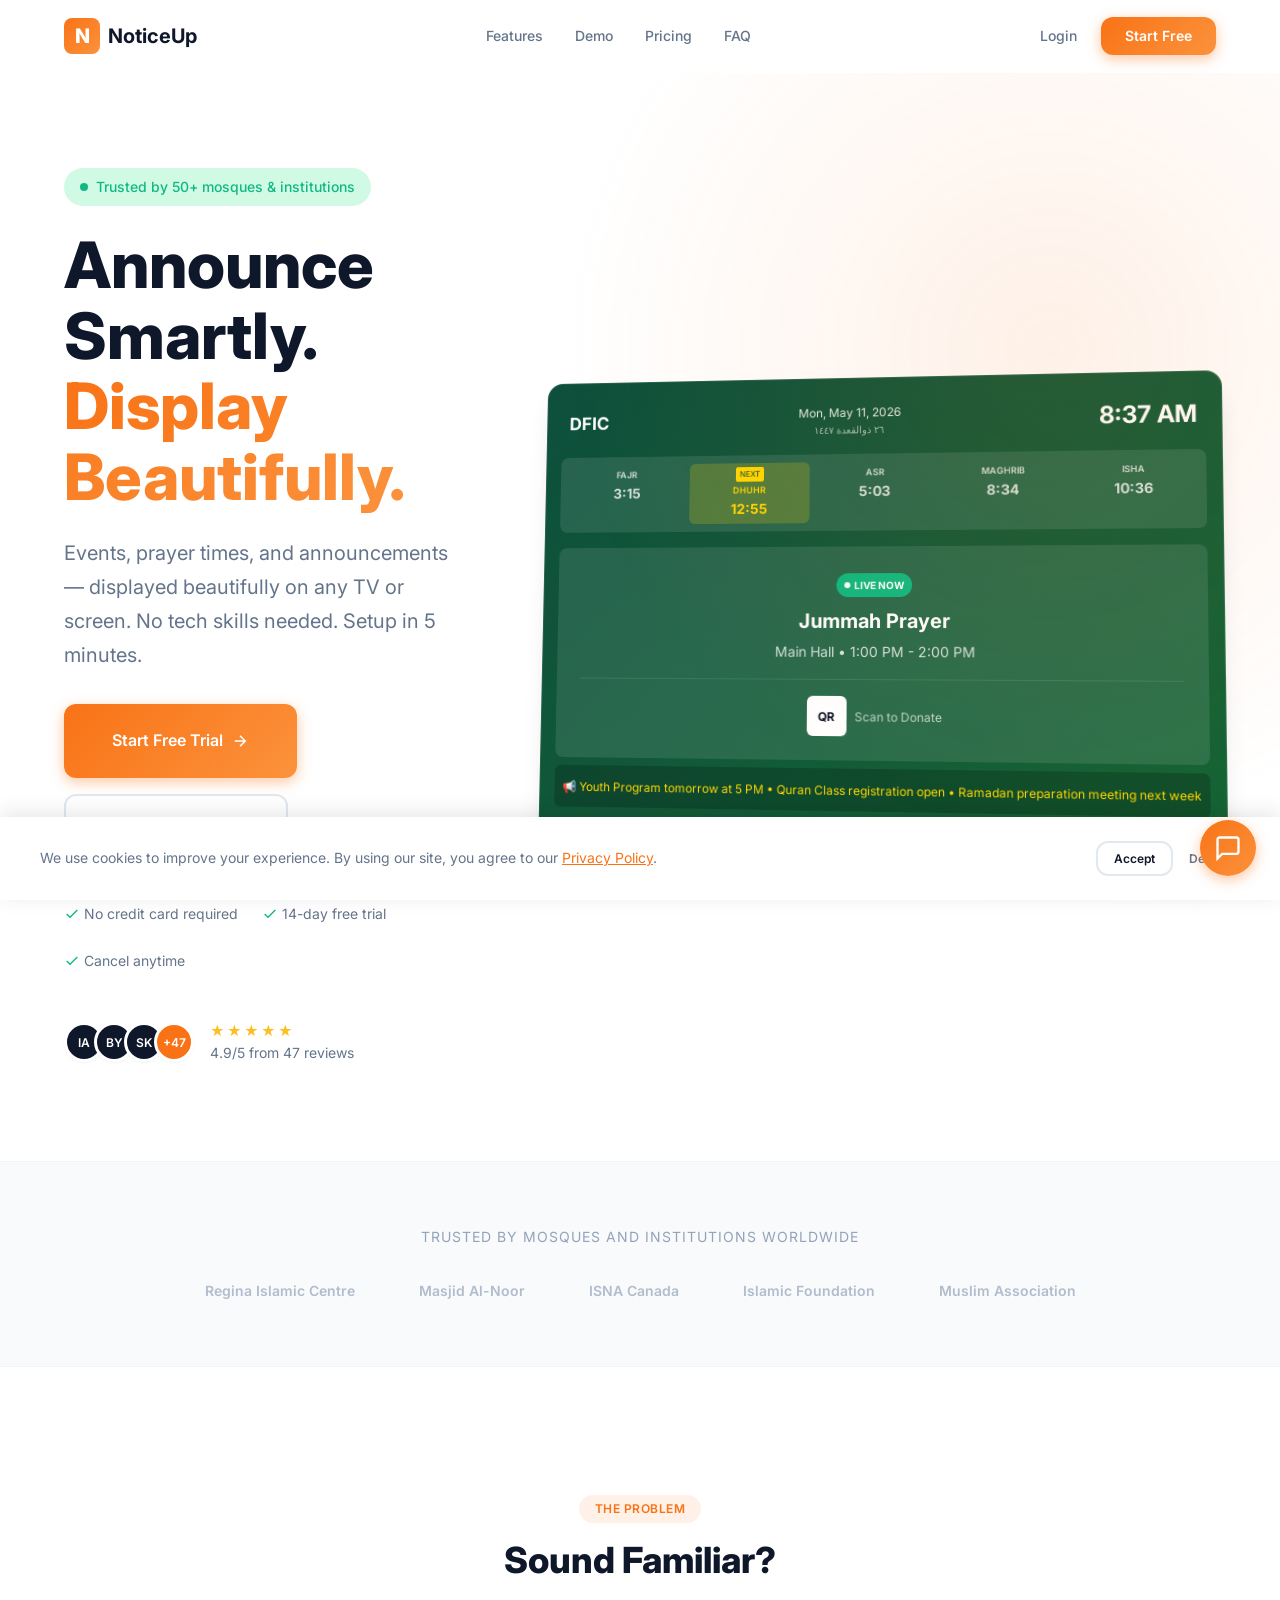
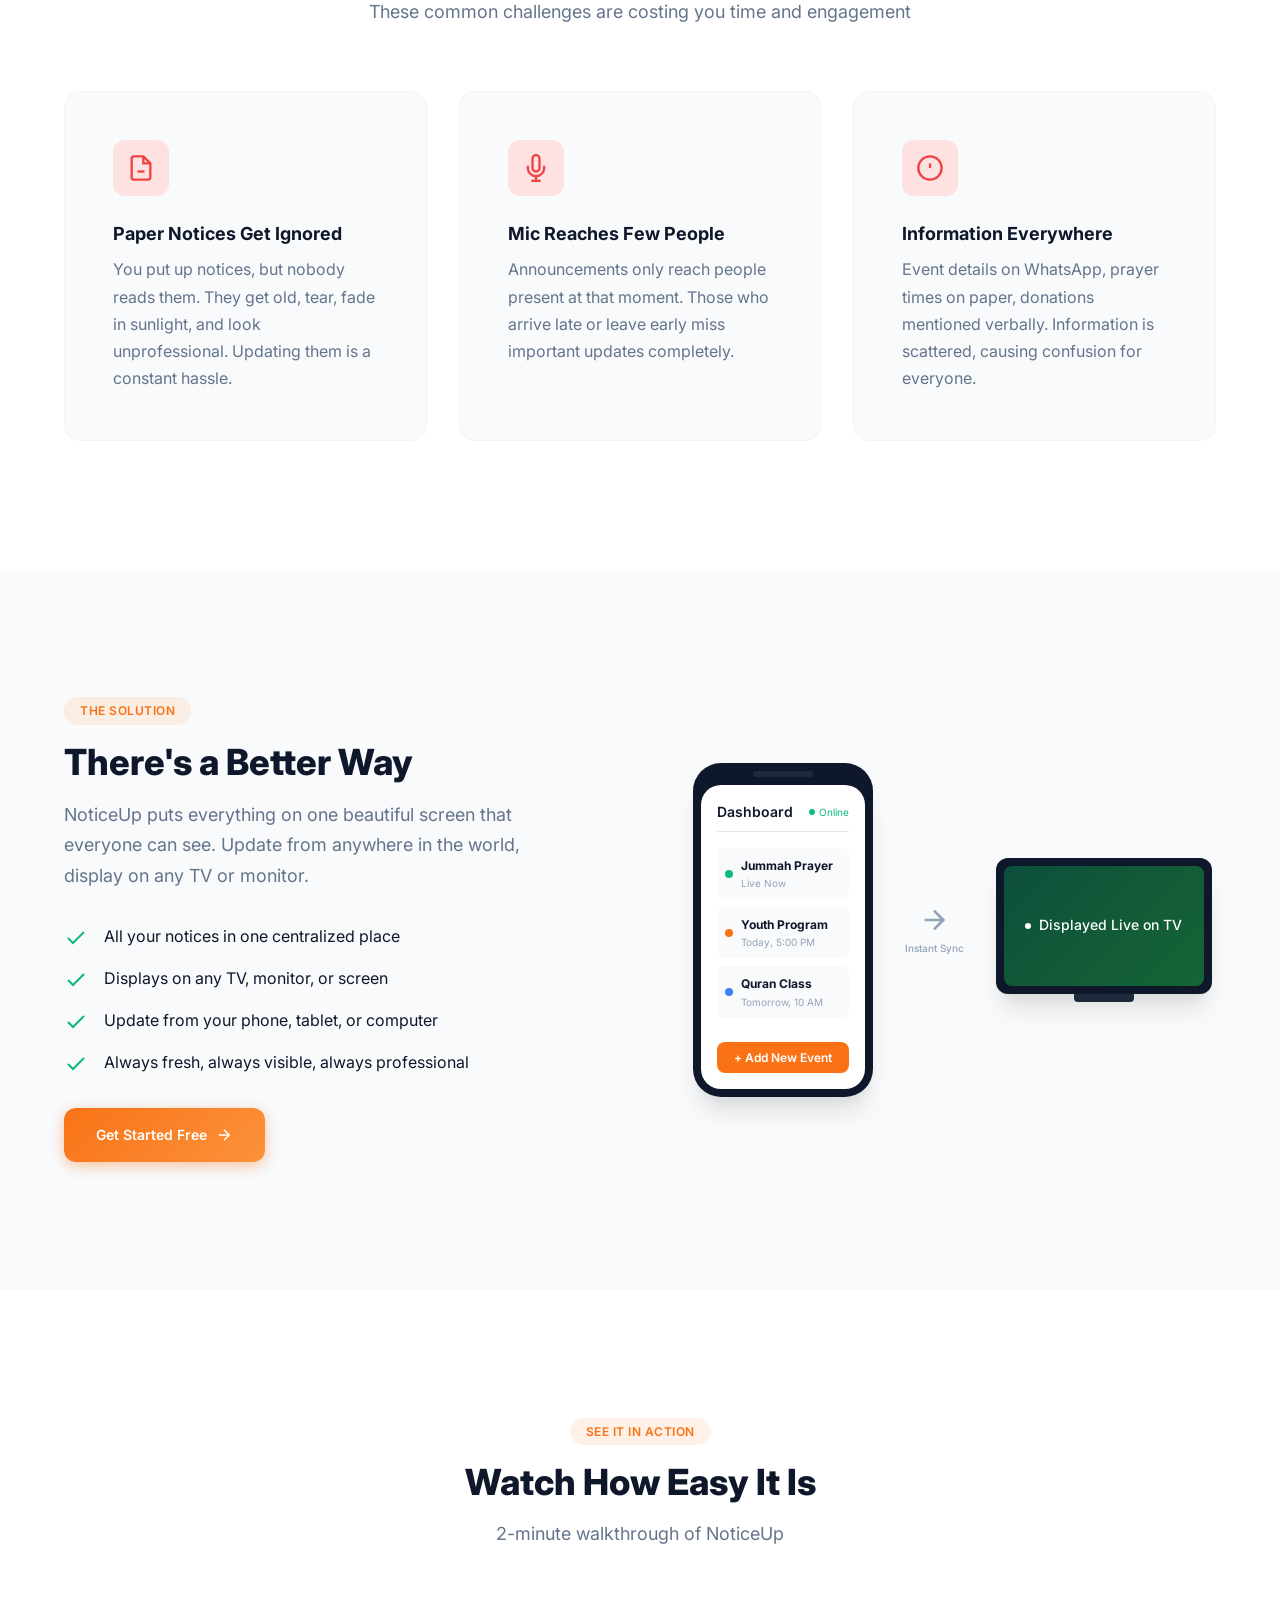
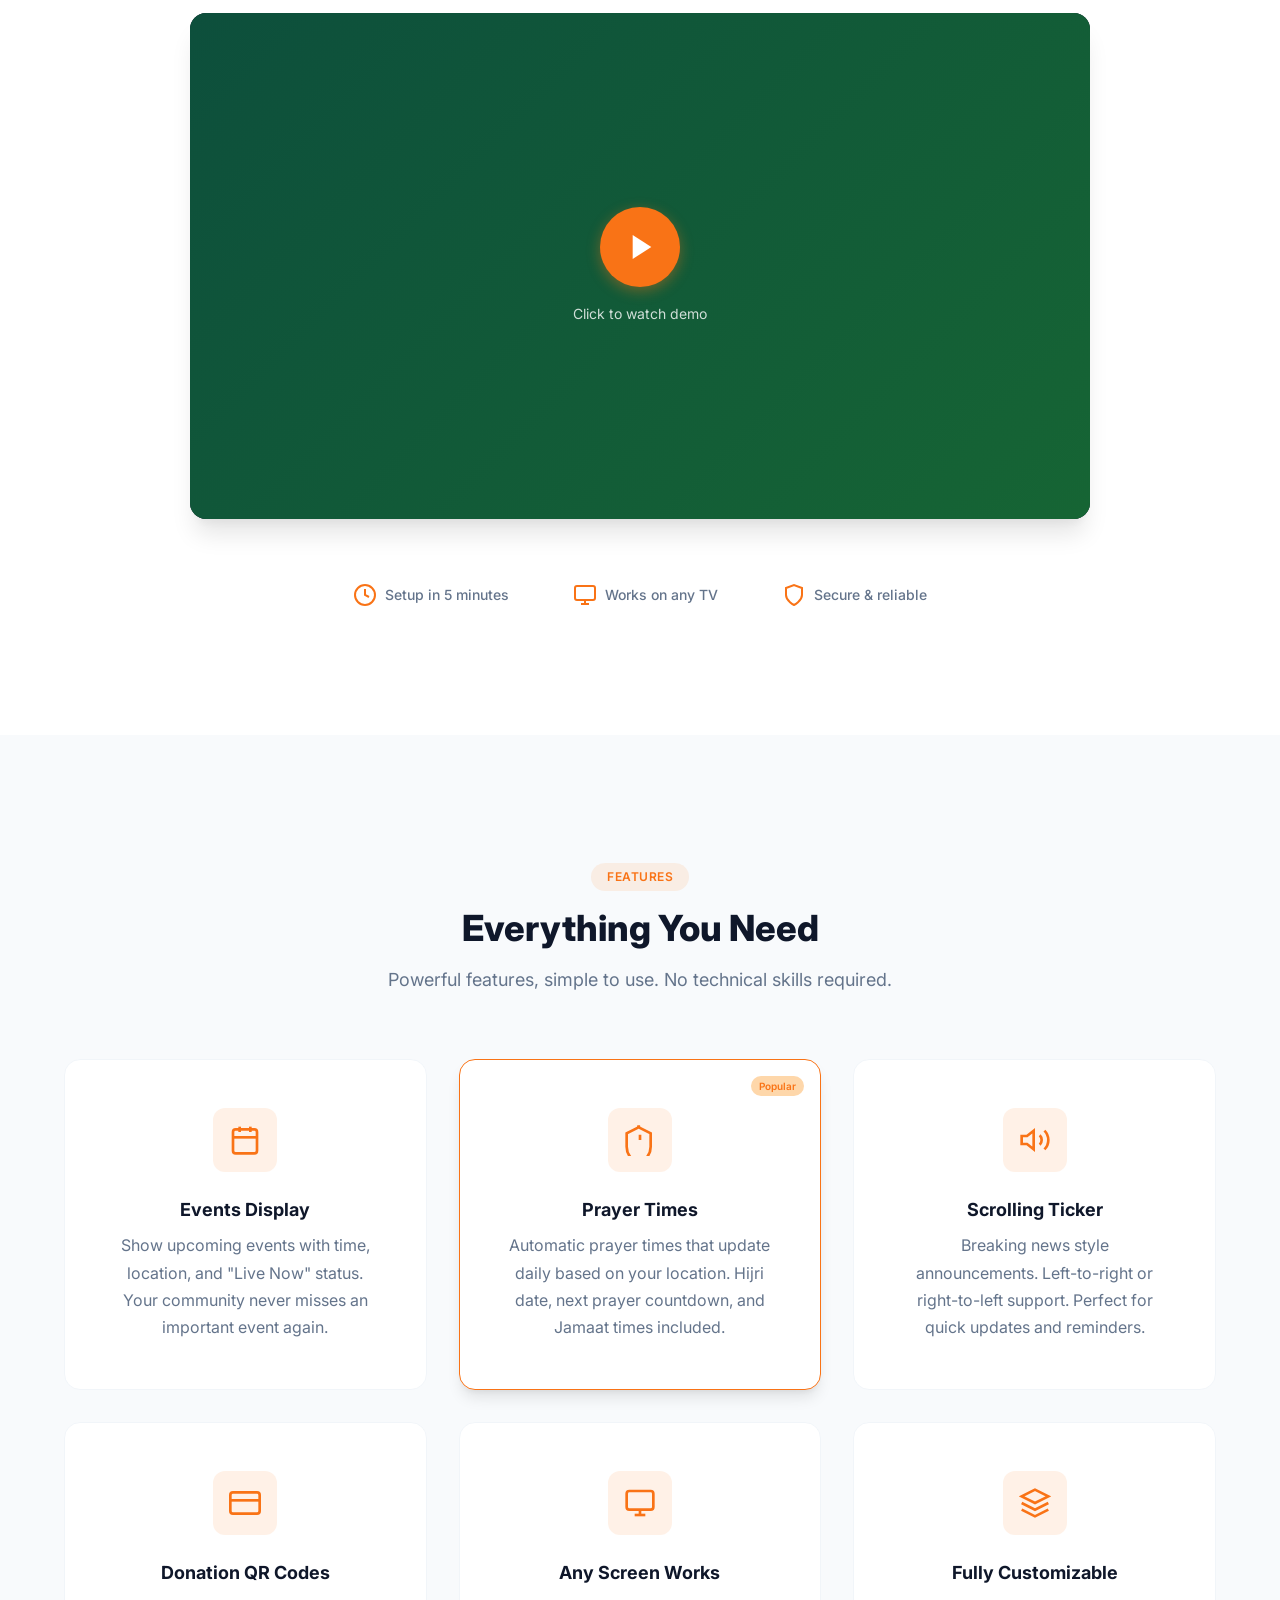
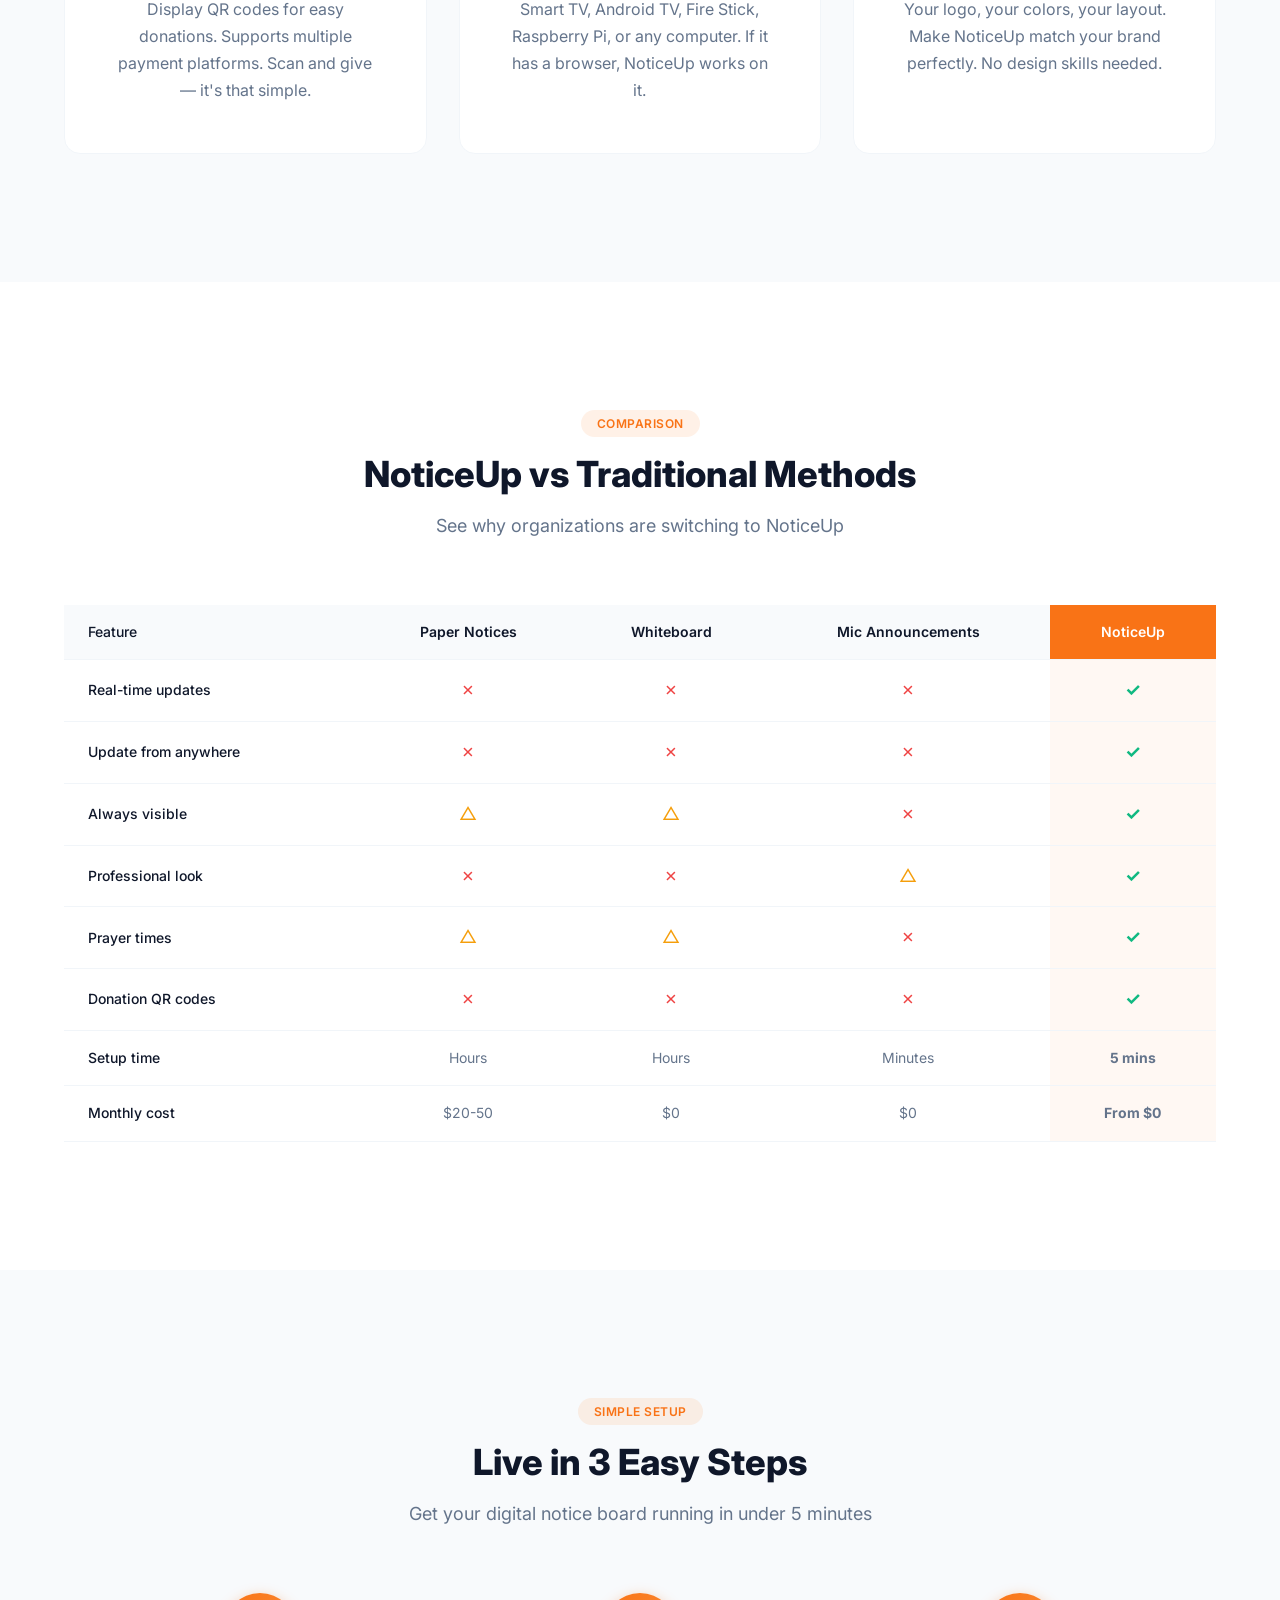
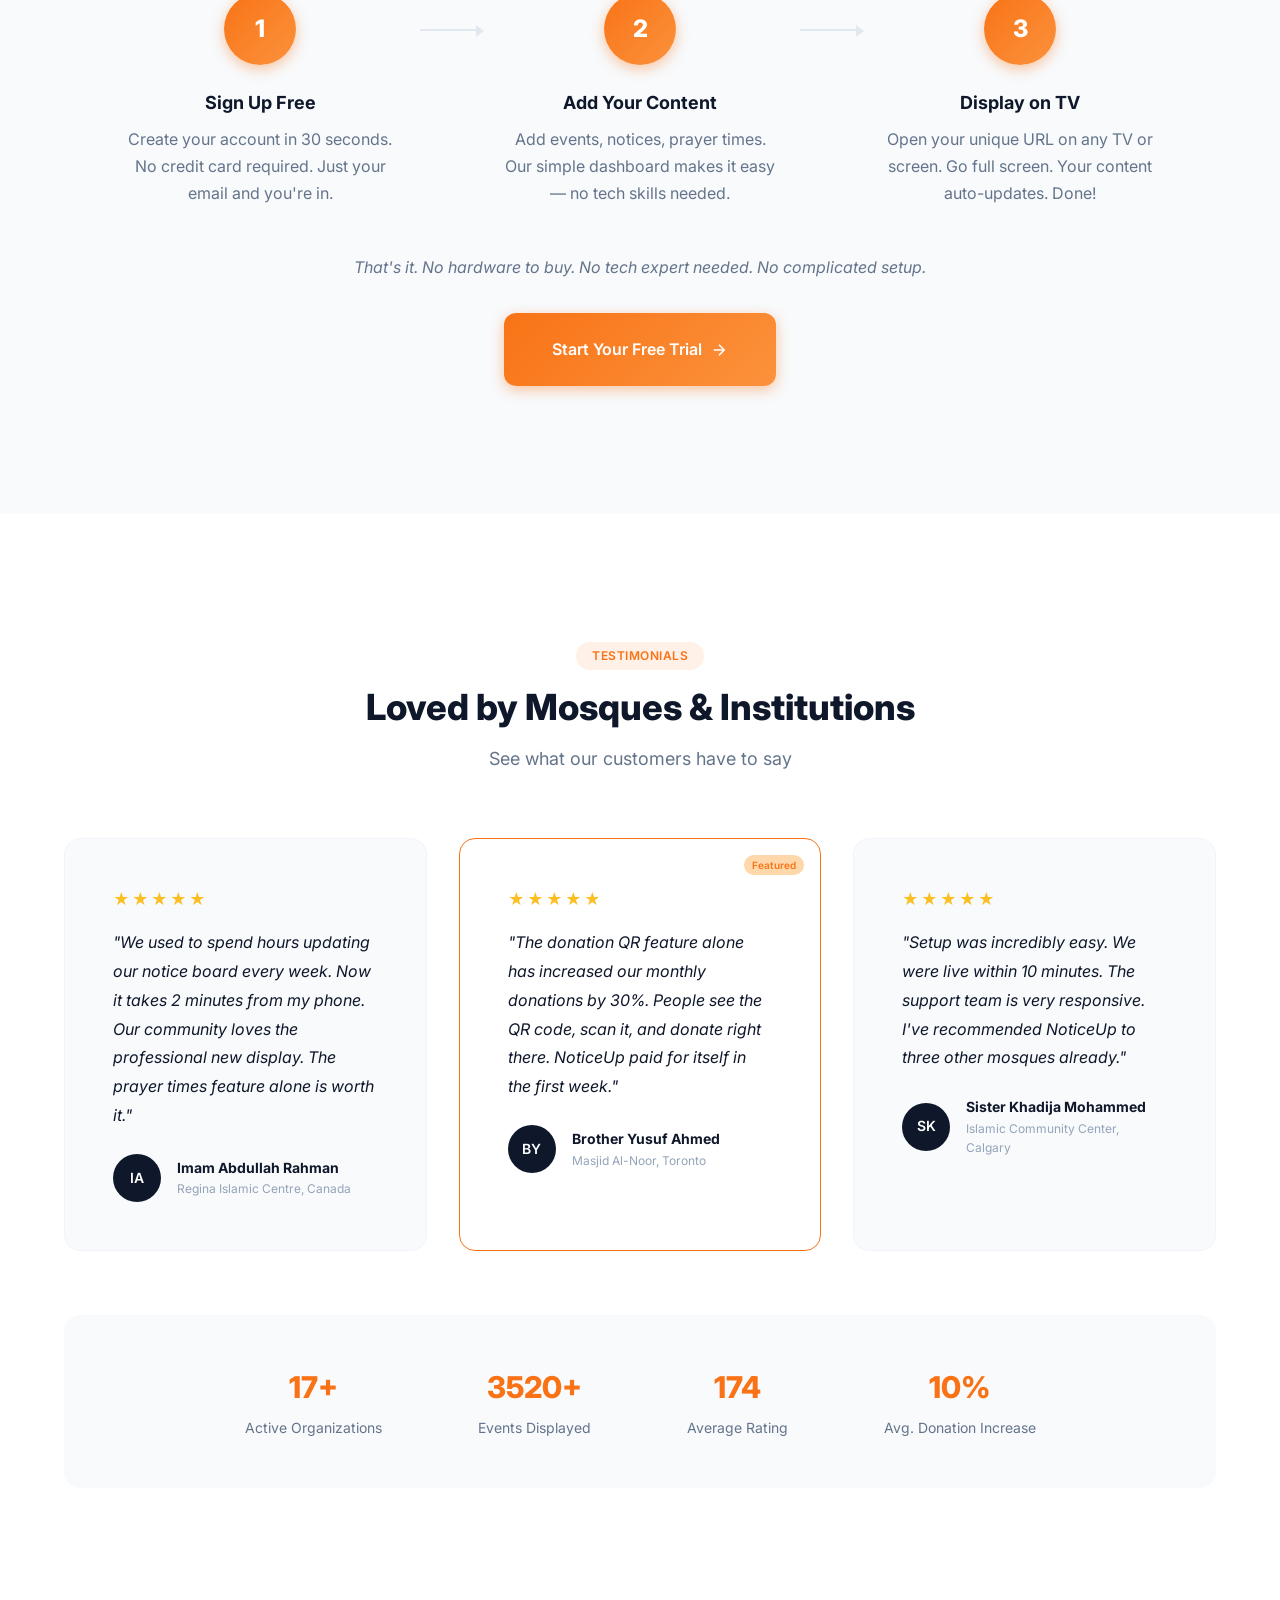
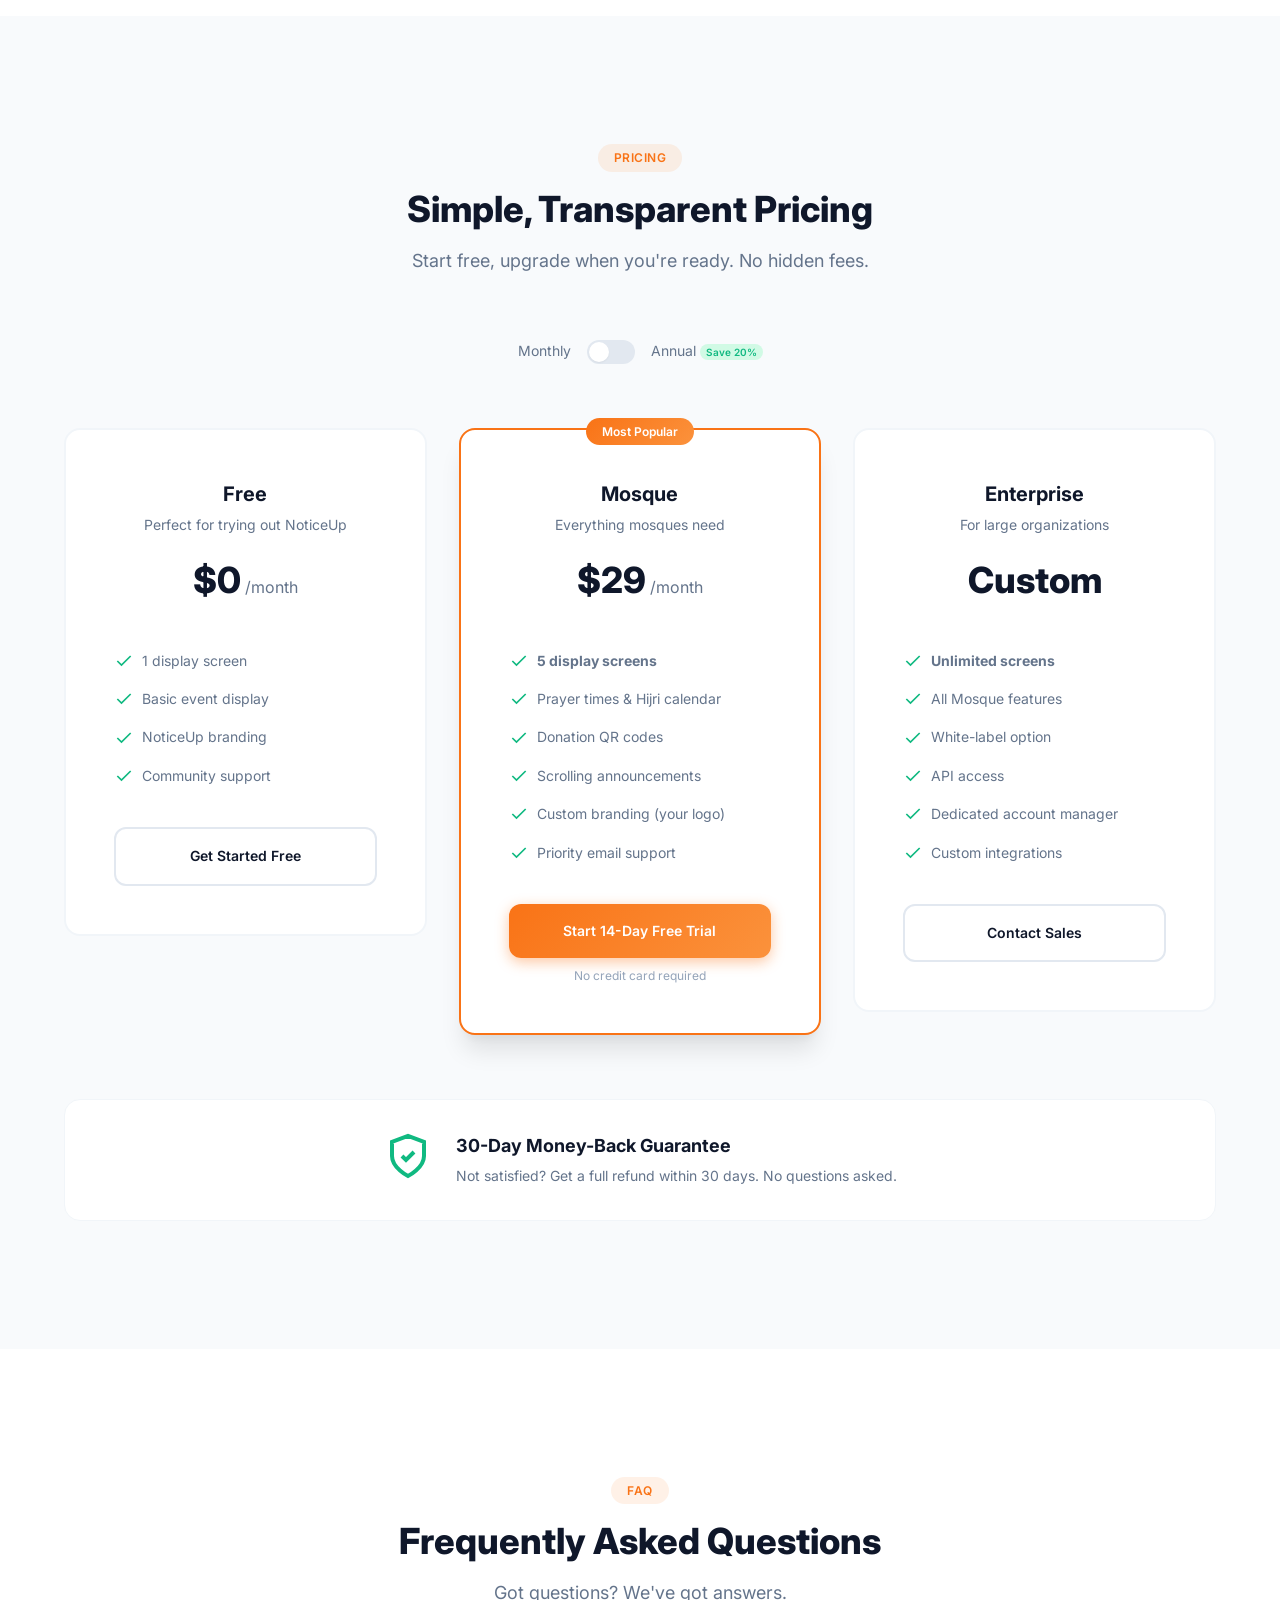
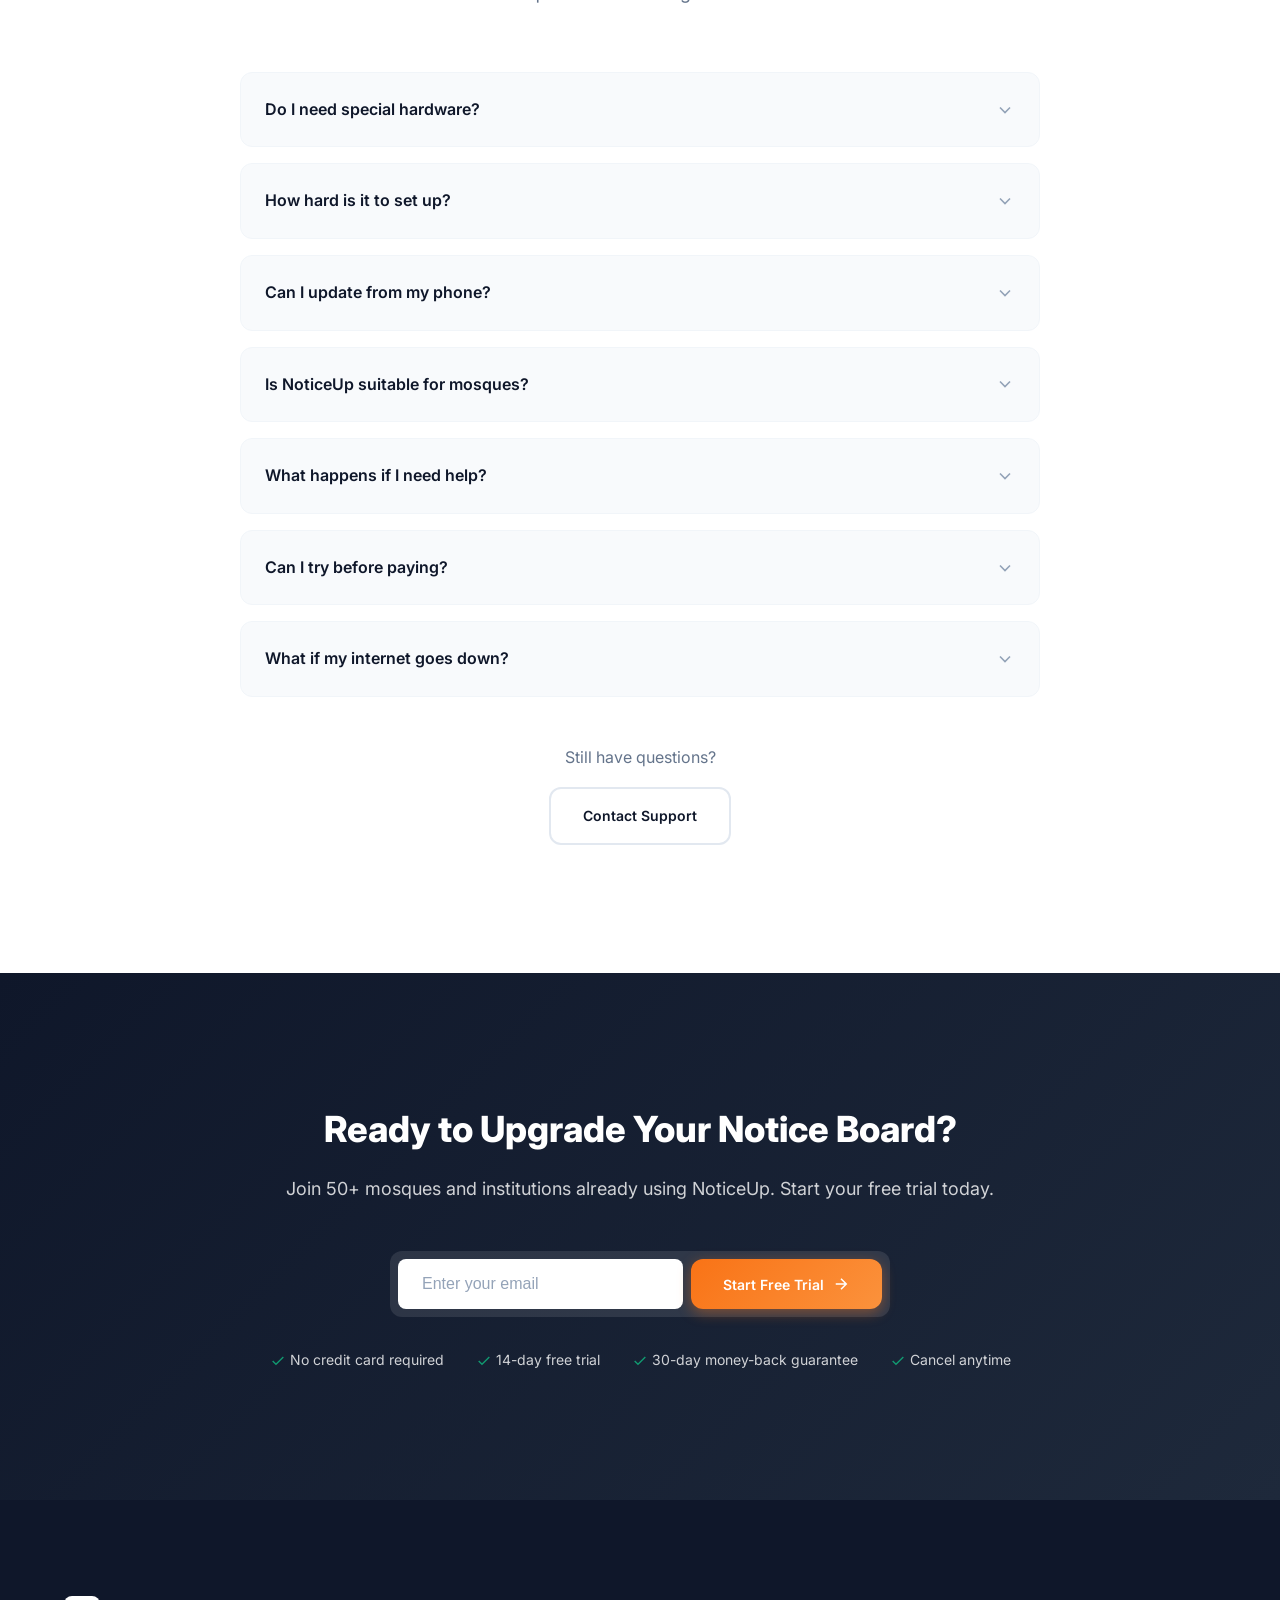
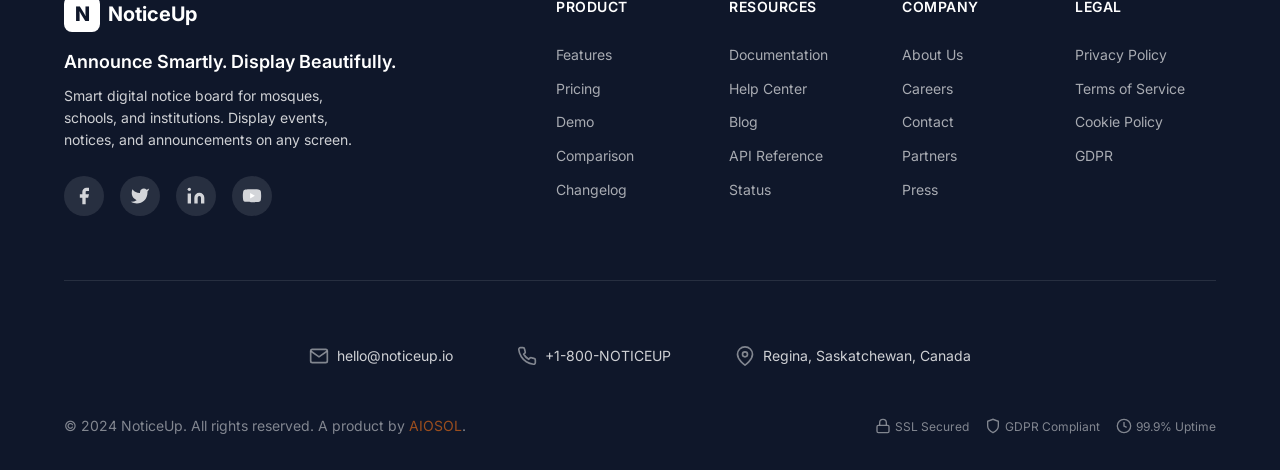
==== commit 37b96764: "Fix landing page gaps - Add video demo, comparison table, legal pages, SEO files - Enhanced index.ht" ====
--- a/landing-page/index.html
+++ b/landing-page/index.html
@@ -3,30 +3,114 @@
 <head>
     <meta charset="UTF-8">
     <meta name="viewport" content="width=device-width, initial-scale=1.0">
-    <meta name="description" content="NoticeUp - Smart digital notice board for mosques, schools, and institutions. Display events, notices, and announcements beautifully on any screen.">
-    <meta name="keywords" content="digital signage, notice board, mosque display, prayer times, event display, announcements">
-    <title>NoticeUp - Announce Smartly. Display Beautifully.</title>
+
+    <!-- Primary Meta Tags -->
+    <title>NoticeUp - Smart Digital Notice Board for Mosques & Institutions</title>
+    <meta name="title" content="NoticeUp - Smart Digital Notice Board for Mosques & Institutions">
+    <meta name="description" content="Display events, prayer times, and announcements beautifully on any TV screen. No tech skills needed. Trusted by 50+ mosques. Start free today!">
+    <meta name="keywords" content="digital signage, notice board, mosque display, prayer times, event display, announcements, digital notice board, masjid display, school notice board">
+    <meta name="author" content="AIOSOL">
+    <meta name="robots" content="index, follow">
+    <link rel="canonical" href="https://noticeup.io/">
+
+    <!-- Open Graph / Facebook -->
+    <meta property="og:type" content="website">
+    <meta property="og:url" content="https://noticeup.io/">
+    <meta property="og:title" content="NoticeUp - Announce Smartly. Display Beautifully.">
+    <meta property="og:description" content="Smart digital notice board for mosques, schools & institutions. Display events, prayer times, and announcements on any screen.">
+    <meta property="og:image" content="https://noticeup.io/assets/og-image.png">
+    <meta property="og:image:width" content="1200">
+    <meta property="og:image:height" content="630">
+    <meta property="og:site_name" content="NoticeUp">
+
+    <!-- Twitter -->
+    <meta property="twitter:card" content="summary_large_image">
+    <meta property="twitter:url" content="https://noticeup.io/">
+    <meta property="twitter:title" content="NoticeUp - Announce Smartly. Display Beautifully.">
+    <meta property="twitter:description" content="Smart digital notice board for mosques, schools & institutions. Display events, prayer times, and announcements on any screen.">
+    <meta property="twitter:image" content="https://noticeup.io/assets/og-image.png">
+
+    <!-- Favicon -->
+    <link rel="icon" type="image/svg+xml" href="data:image/svg+xml,<svg xmlns='http://www.w3.org/2000/svg' viewBox='0 0 100 100'><rect width='100' height='100' rx='20' fill='%23F97316'/><text x='50%' y='50%' dominant-baseline='central' text-anchor='middle' font-size='60' font-family='Arial' font-weight='bold' fill='white'>N</text></svg>">
+    <link rel="apple-touch-icon" href="data:image/svg+xml,<svg xmlns='http://www.w3.org/2000/svg' viewBox='0 0 100 100'><rect width='100' height='100' rx='20' fill='%23F97316'/><text x='50%' y='50%' dominant-baseline='central' text-anchor='middle' font-size='60' font-family='Arial' font-weight='bold' fill='white'>N</text></svg>">
+    <meta name="theme-color" content="#F97316">
+
+    <!-- Structured Data / JSON-LD -->
+    <script type="application/ld+json">
+    {
+        "@context": "https://schema.org",
+        "@type": "SoftwareApplication",
+        "name": "NoticeUp",
+        "applicationCategory": "BusinessApplication",
+        "operatingSystem": "Web",
+        "description": "Smart digital notice board SaaS for mosques, schools, and institutions. Display events, prayer times, and announcements on any screen.",
+        "offers": {
+            "@type": "Offer",
+            "price": "0",
+            "priceCurrency": "USD"
+        },
+        "aggregateRating": {
+            "@type": "AggregateRating",
+            "ratingValue": "4.9",
+            "ratingCount": "47"
+        },
+        "provider": {
+            "@type": "Organization",
+            "name": "AIOSOL",
+            "url": "https://aiosol.com"
+        }
+    }
+    </script>
+
+    <!-- Preconnect for Performance -->
     <link rel="preconnect" href="https://fonts.googleapis.com">
     <link rel="preconnect" href="https://fonts.gstatic.com" crossorigin>
     <link href="https://fonts.googleapis.com/css2?family=Inter:wght@400;500;600;700;800&display=swap" rel="stylesheet">
+
     <link rel="stylesheet" href="styles.css">
+
+    <!-- Google Analytics (Replace GA_MEASUREMENT_ID with your actual ID) -->
+    <script async src="https://www.googletagmanager.com/gtag/js?id=GA_MEASUREMENT_ID"></script>
+    <script>
+        window.dataLayer = window.dataLayer || [];
+        function gtag(){dataLayer.push(arguments);}
+        gtag('js', new Date());
+        gtag('config', 'GA_MEASUREMENT_ID');
+    </script>
 </head>
 <body>
+    <!-- Skip Link for Accessibility -->
+    <a href="#main-content" class="skip-link">Skip to main content</a>
+
+    <!-- Cookie Consent Banner -->
+    <div class="cookie-banner" id="cookieBanner" role="alert" aria-live="polite">
+        <div class="cookie-content">
+            <p>We use cookies to improve your experience. By using our site, you agree to our <a href="privacy.html">Privacy Policy</a>.</p>
+            <div class="cookie-buttons">
+                <button class="btn btn-sm btn-outline" onclick="acceptCookies()">Accept</button>
+                <button class="btn btn-sm btn-text" onclick="declineCookies()">Decline</button>
+            </div>
+        </div>
+    </div>
+
     <!-- Navigation -->
-    <nav class="navbar" id="navbar">
+    <nav class="navbar" id="navbar" role="navigation" aria-label="Main navigation">
         <div class="container nav-container">
-            <a href="#" class="logo">
-                <span class="logo-icon">N</span>
+            <a href="#" class="logo" aria-label="NoticeUp Home">
+                <span class="logo-icon" aria-hidden="true">N</span>
                 <span class="logo-text">NoticeUp</span>
             </a>
-            <div class="nav-links" id="navLinks">
-                <a href="#features">Features</a>
-                <a href="#how-it-works">How It Works</a>
-                <a href="#pricing">Pricing</a>
-                <a href="#faq">FAQ</a>
-            </div>
-            <a href="#cta" class="btn btn-primary nav-cta">Start Free</a>
-            <button class="mobile-menu-btn" id="mobileMenuBtn" aria-label="Toggle menu">
+            <div class="nav-links" id="navLinks" role="menubar">
+                <a href="#features" role="menuitem">Features</a>
+                <a href="#demo" role="menuitem">Demo</a>
+                <a href="#pricing" role="menuitem">Pricing</a>
+                <a href="#faq" role="menuitem">FAQ</a>
+            </div>
+            <div class="nav-actions">
+                <a href="#" class="nav-link-login">Login</a>
+                <a href="#cta" class="btn btn-primary nav-cta">Start Free</a>
+            </div>
+            <button class="mobile-menu-btn" id="mobileMenuBtn" aria-label="Toggle menu" aria-expanded="false" aria-controls="navLinks">
                 <span></span>
                 <span></span>
                 <span></span>
@@ -34,589 +118,1088 @@
         </div>
     </nav>
 
-    <!-- Hero Section -->
-    <section class="hero" id="hero">
-        <div class="container">
-            <div class="hero-content">
-                <div class="hero-badge">
-                    <span class="badge-dot"></span>
-                    Trusted by 50+ mosques
-                </div>
-                <h1 class="hero-title">
-                    Announce Smartly.<br>
-                    <span class="gradient-text">Display Beautifully.</span>
-                </h1>
-                <p class="hero-subtitle">
-                    Events, prayer times, and announcements — displayed beautifully on any TV or screen. No tech skills needed.
-                </p>
-                <div class="hero-cta">
-                    <a href="#cta" class="btn btn-primary btn-lg">
-                        Start Free Trial
-                        <svg class="btn-icon" viewBox="0 0 24 24" fill="none" stroke="currentColor" stroke-width="2">
+    <!-- Main Content -->
+    <main id="main-content">
+        <!-- Hero Section -->
+        <section class="hero" id="hero" aria-labelledby="hero-title">
+            <div class="container">
+                <div class="hero-content">
+                    <div class="hero-badge">
+                        <span class="badge-dot" aria-hidden="true"></span>
+                        <span>Trusted by 50+ mosques & institutions</span>
+                    </div>
+                    <h1 class="hero-title" id="hero-title">
+                        Announce Smartly.<br>
+                        <span class="gradient-text">Display Beautifully.</span>
+                    </h1>
+                    <p class="hero-subtitle">
+                        Events, prayer times, and announcements — displayed beautifully on any TV or screen. No tech skills needed. Setup in 5 minutes.
+                    </p>
+                    <div class="hero-cta">
+                        <a href="#cta" class="btn btn-primary btn-lg">
+                            Start Free Trial
+                            <svg class="btn-icon" viewBox="0 0 24 24" fill="none" stroke="currentColor" stroke-width="2" aria-hidden="true">
+                                <path d="M5 12h14M12 5l7 7-7 7"/>
+                            </svg>
+                        </a>
+                        <a href="#demo" class="btn btn-outline btn-lg">
+                            <svg class="btn-icon-left" viewBox="0 0 24 24" fill="none" stroke="currentColor" stroke-width="2" aria-hidden="true">
+                                <polygon points="5 3 19 12 5 21 5 3"/>
+                            </svg>
+                            Watch Demo
+                        </a>
+                    </div>
+                    <div class="hero-trust">
+                        <span class="hero-note">
+                            <svg viewBox="0 0 24 24" fill="none" stroke="currentColor" stroke-width="2" aria-hidden="true">
+                                <polyline points="20 6 9 17 4 12"/>
+                            </svg>
+                            No credit card required
+                        </span>
+                        <span class="hero-note">
+                            <svg viewBox="0 0 24 24" fill="none" stroke="currentColor" stroke-width="2" aria-hidden="true">
+                                <polyline points="20 6 9 17 4 12"/>
+                            </svg>
+                            14-day free trial
+                        </span>
+                        <span class="hero-note">
+                            <svg viewBox="0 0 24 24" fill="none" stroke="currentColor" stroke-width="2" aria-hidden="true">
+                                <polyline points="20 6 9 17 4 12"/>
+                            </svg>
+                            Cancel anytime
+                        </span>
+                    </div>
+                    <div class="hero-social-proof">
+                        <div class="avatars" aria-hidden="true">
+                            <div class="avatar">IA</div>
+                            <div class="avatar">BY</div>
+                            <div class="avatar">SK</div>
+                            <div class="avatar avatar-more">+47</div>
+                        </div>
+                        <div class="social-text">
+                            <span class="social-rating" aria-label="5 star rating">★★★★★</span>
+                            <span>4.9/5 from 47 reviews</span>
+                        </div>
+                    </div>
+                </div>
+                <div class="hero-visual">
+                    <div class="mockup-container">
+                        <div class="mockup-screen" role="img" aria-label="NoticeUp display preview showing prayer times and event information">
+                            <div class="mockup-header">
+                                <div class="mockup-logo">DFIC</div>
+                                <div class="mockup-date">
+                                    <span>Mon, May 11, 2026</span>
+                                    <span class="hijri">٢٦ ذوالقعدة ١٤٤٧</span>
+                                </div>
+                                <div class="mockup-time">8:37 AM</div>
+                            </div>
+                            <div class="mockup-prayer">
+                                <div class="prayer-item">
+                                    <span class="prayer-name">FAJR</span>
+                                    <span class="prayer-time">3:15</span>
+                                </div>
+                                <div class="prayer-item active">
+                                    <span class="prayer-label">NEXT</span>
+                                    <span class="prayer-name">DHUHR</span>
+                                    <span class="prayer-time">12:55</span>
+                                </div>
+                                <div class="prayer-item">
+                                    <span class="prayer-name">ASR</span>
+                                    <span class="prayer-time">5:03</span>
+                                </div>
+                                <div class="prayer-item">
+                                    <span class="prayer-name">MAGHRIB</span>
+                                    <span class="prayer-time">8:34</span>
+                                </div>
+                                <div class="prayer-item">
+                                    <span class="prayer-name">ISHA</span>
+                                    <span class="prayer-time">10:36</span>
+                                </div>
+                            </div>
+                            <div class="mockup-event">
+                                <span class="live-badge">
+                                    <span class="live-dot"></span>
+                                    LIVE NOW
+                                </span>
+                                <h3>Jummah Prayer</h3>
+                                <p>Main Hall • 1:00 PM - 2:00 PM</p>
+                                <div class="mockup-qr">
+                                    <div class="qr-placeholder">QR</div>
+                                    <span>Scan to Donate</span>
+                                </div>
+                            </div>
+                            <div class="mockup-ticker">
+                                <span class="ticker-text">📢 Youth Program tomorrow at 5 PM • Quran Class registration open • Ramadan preparation meeting next week</span>
+                            </div>
+                            <div class="mockup-footer">
+                                Powered by NoticeUp
+                            </div>
+                        </div>
+                    </div>
+                </div>
+            </div>
+            <div class="hero-bg-gradient" aria-hidden="true"></div>
+        </section>
+
+        <!-- Trusted By Section -->
+        <section class="trusted-by" aria-labelledby="trusted-title">
+            <div class="container">
+                <p class="trusted-title" id="trusted-title">Trusted by mosques and institutions worldwide</p>
+                <div class="trusted-logos">
+                    <div class="trusted-logo">Regina Islamic Centre</div>
+                    <div class="trusted-logo">Masjid Al-Noor</div>
+                    <div class="trusted-logo">ISNA Canada</div>
+                    <div class="trusted-logo">Islamic Foundation</div>
+                    <div class="trusted-logo">Muslim Association</div>
+                </div>
+            </div>
+        </section>
+
+        <!-- Problem Section -->
+        <section class="problem" id="problem" aria-labelledby="problem-title">
+            <div class="container">
+                <div class="section-header">
+                    <span class="section-tag">The Problem</span>
+                    <h2 class="section-title" id="problem-title">Sound Familiar?</h2>
+                    <p class="section-subtitle">These common challenges are costing you time and engagement</p>
+                </div>
+                <div class="problem-grid">
+                    <article class="problem-card">
+                        <div class="problem-icon" aria-hidden="true">
+                            <svg viewBox="0 0 24 24" fill="none" stroke="currentColor" stroke-width="2">
+                                <path d="M14 2H6a2 2 0 0 0-2 2v16a2 2 0 0 0 2 2h12a2 2 0 0 0 2-2V8z"/>
+                                <polyline points="14 2 14 8 20 8"/>
+                                <line x1="9" y1="15" x2="15" y2="15"/>
+                            </svg>
+                        </div>
+                        <h3>Paper Notices Get Ignored</h3>
+                        <p>You put up notices, but nobody reads them. They get old, tear, fade in sunlight, and look unprofessional. Updating them is a constant hassle.</p>
+                    </article>
+                    <article class="problem-card">
+                        <div class="problem-icon" aria-hidden="true">
+                            <svg viewBox="0 0 24 24" fill="none" stroke="currentColor" stroke-width="2">
+                                <path d="M12 1a3 3 0 0 0-3 3v8a3 3 0 0 0 6 0V4a3 3 0 0 0-3-3z"/>
+                                <path d="M19 10v2a7 7 0 0 1-14 0v-2"/>
+                                <line x1="12" y1="19" x2="12" y2="23"/>
+                                <line x1="8" y1="23" x2="16" y2="23"/>
+                            </svg>
+                        </div>
+                        <h3>Mic Reaches Few People</h3>
+                        <p>Announcements only reach people present at that moment. Those who arrive late or leave early miss important updates completely.</p>
+                    </article>
+                    <article class="problem-card">
+                        <div class="problem-icon" aria-hidden="true">
+                            <svg viewBox="0 0 24 24" fill="none" stroke="currentColor" stroke-width="2">
+                                <circle cx="12" cy="12" r="10"/>
+                                <line x1="12" y1="8" x2="12" y2="12"/>
+                                <line x1="12" y1="16" x2="12.01" y2="16"/>
+                            </svg>
+                        </div>
+                        <h3>Information Everywhere</h3>
+                        <p>Event details on WhatsApp, prayer times on paper, donations mentioned verbally. Information is scattered, causing confusion for everyone.</p>
+                    </article>
+                </div>
+            </div>
+        </section>
+
+        <!-- Solution Section -->
+        <section class="solution" id="solution" aria-labelledby="solution-title">
+            <div class="container">
+                <div class="solution-content">
+                    <span class="section-tag">The Solution</span>
+                    <h2 class="section-title" id="solution-title">There's a Better Way</h2>
+                    <p class="solution-text">
+                        NoticeUp puts everything on one beautiful screen that everyone can see. Update from anywhere in the world, display on any TV or monitor.
+                    </p>
+                    <ul class="solution-list" role="list">
+                        <li>
+                            <svg class="check-icon" viewBox="0 0 24 24" fill="none" stroke="currentColor" stroke-width="2" aria-hidden="true">
+                                <polyline points="20 6 9 17 4 12"/>
+                            </svg>
+                            All your notices in one centralized place
+                        </li>
+                        <li>
+                            <svg class="check-icon" viewBox="0 0 24 24" fill="none" stroke="currentColor" stroke-width="2" aria-hidden="true">
+                                <polyline points="20 6 9 17 4 12"/>
+                            </svg>
+                            Displays on any TV, monitor, or screen
+                        </li>
+                        <li>
+                            <svg class="check-icon" viewBox="0 0 24 24" fill="none" stroke="currentColor" stroke-width="2" aria-hidden="true">
+                                <polyline points="20 6 9 17 4 12"/>
+                            </svg>
+                            Update from your phone, tablet, or computer
+                        </li>
+                        <li>
+                            <svg class="check-icon" viewBox="0 0 24 24" fill="none" stroke="currentColor" stroke-width="2" aria-hidden="true">
+                                <polyline points="20 6 9 17 4 12"/>
+                            </svg>
+                            Always fresh, always visible, always professional
+                        </li>
+                    </ul>
+                    <a href="#cta" class="btn btn-primary">
+                        Get Started Free
+                        <svg class="btn-icon" viewBox="0 0 24 24" fill="none" stroke="currentColor" stroke-width="2" aria-hidden="true">
                             <path d="M5 12h14M12 5l7 7-7 7"/>
                         </svg>
                     </a>
-                    <span class="hero-note">No credit card required</span>
-                </div>
-                <div class="hero-social-proof">
-                    <div class="avatars">
-                        <div class="avatar">A</div>
-                        <div class="avatar">M</div>
-                        <div class="avatar">K</div>
-                        <div class="avatar">+</div>
-                    </div>
-                    <div class="social-text">
-                        <span class="social-rating">★★★★★</span>
-                        <span>Loved by mosque administrators</span>
-                    </div>
-                </div>
-            </div>
-            <div class="hero-visual">
-                <div class="mockup-container">
-                    <div class="mockup-screen">
-                        <div class="mockup-header">
-                            <div class="mockup-logo">DFIC</div>
-                            <div class="mockup-time">8:37 AM</div>
-                        </div>
-                        <div class="mockup-prayer">
-                            <div class="prayer-item">FAJR<br><small>3:15</small></div>
-                            <div class="prayer-item active">DHUHR<br><small>12:55</small></div>
-                            <div class="prayer-item">ASR<br><small>5:03</small></div>
-                            <div class="prayer-item">MAGHRIB<br><small>8:34</small></div>
-                            <div class="prayer-item">ISHA<br><small>10:36</small></div>
-                        </div>
-                        <div class="mockup-event">
-                            <span class="live-badge">LIVE NOW</span>
-                            <h3>Jummah Prayer</h3>
-                            <p>Main Hall • 1:00 PM</p>
-                        </div>
-                        <div class="mockup-footer">
-                            Powered by NoticeUp
-                        </div>
-                    </div>
-                </div>
-            </div>
-        </div>
-        <div class="hero-bg-gradient"></div>
-    </section>
-
-    <!-- Problem Section -->
-    <section class="problem" id="problem">
-        <div class="container">
-            <div class="section-header">
-                <span class="section-tag">The Problem</span>
-                <h2 class="section-title">Sound Familiar?</h2>
-            </div>
-            <div class="problem-grid">
-                <div class="problem-card">
-                    <div class="problem-icon">
-                        <svg viewBox="0 0 24 24" fill="none" stroke="currentColor" stroke-width="2">
-                            <path d="M14 2H6a2 2 0 0 0-2 2v16a2 2 0 0 0 2 2h12a2 2 0 0 0 2-2V8z"/>
-                            <polyline points="14 2 14 8 20 8"/>
-                            <line x1="9" y1="15" x2="15" y2="15"/>
+                </div>
+                <div class="solution-visual">
+                    <div class="device-mockup">
+                        <div class="phone-mockup" role="img" aria-label="Mobile dashboard showing event management">
+                            <div class="phone-notch"></div>
+                            <div class="phone-screen">
+                                <div class="phone-header">
+                                    <span class="phone-title">Dashboard</span>
+                                    <span class="phone-status">Online</span>
+                                </div>
+                                <div class="phone-item">
+                                    <span class="item-dot green"></span>
+                                    <div class="item-content">
+                                        <strong>Jummah Prayer</strong>
+                                        <span>Live Now</span>
+                                    </div>
+                                </div>
+                                <div class="phone-item">
+                                    <span class="item-dot orange"></span>
+                                    <div class="item-content">
+                                        <strong>Youth Program</strong>
+                                        <span>Today, 5:00 PM</span>
+                                    </div>
+                                </div>
+                                <div class="phone-item">
+                                    <span class="item-dot blue"></span>
+                                    <div class="item-content">
+                                        <strong>Quran Class</strong>
+                                        <span>Tomorrow, 10 AM</span>
+                                    </div>
+                                </div>
+                                <button class="phone-btn">+ Add New Event</button>
+                            </div>
+                        </div>
+                        <div class="arrow-connector" aria-hidden="true">
+                            <svg viewBox="0 0 24 24" fill="none" stroke="currentColor" stroke-width="2">
+                                <path d="M5 12h14M12 5l7 7-7 7"/>
+                            </svg>
+                            <span>Instant Sync</span>
+                        </div>
+                        <div class="tv-mockup" role="img" aria-label="TV display showing the content">
+                            <div class="tv-frame">
+                                <div class="tv-screen">
+                                    <div class="tv-content">
+                                        <span class="live-dot"></span>
+                                        <span>Displayed Live on TV</span>
+                                    </div>
+                                </div>
+                            </div>
+                            <div class="tv-stand"></div>
+                        </div>
+                    </div>
+                </div>
+            </div>
+        </section>
+
+        <!-- Video Demo Section -->
+        <section class="demo" id="demo" aria-labelledby="demo-title">
+            <div class="container">
+                <div class="section-header">
+                    <span class="section-tag">See It In Action</span>
+                    <h2 class="section-title" id="demo-title">Watch How Easy It Is</h2>
+                    <p class="section-subtitle">2-minute walkthrough of NoticeUp</p>
+                </div>
+                <div class="demo-video-container">
+                    <div class="video-wrapper">
+                        <div class="video-placeholder" id="videoPlaceholder">
+                            <div class="play-button" onclick="playVideo()" role="button" aria-label="Play demo video" tabindex="0">
+                                <svg viewBox="0 0 24 24" fill="currentColor">
+                                    <polygon points="5 3 19 12 5 21 5 3"/>
+                                </svg>
+                            </div>
+                            <p>Click to watch demo</p>
+                        </div>
+                        <!-- Replace with actual YouTube/Vimeo embed -->
+                        <iframe id="demoVideo" class="demo-video hidden" src="" title="NoticeUp Demo Video" frameborder="0" allow="accelerometer; autoplay; clipboard-write; encrypted-media; gyroscope; picture-in-picture" allowfullscreen loading="lazy"></iframe>
+                    </div>
+                </div>
+                <div class="demo-features">
+                    <div class="demo-feature">
+                        <svg viewBox="0 0 24 24" fill="none" stroke="currentColor" stroke-width="2" aria-hidden="true">
+                            <circle cx="12" cy="12" r="10"/>
+                            <polyline points="12 6 12 12 16 14"/>
                         </svg>
-                    </div>
-                    <h3>Paper Notices Get Ignored</h3>
-                    <p>You put up notices, but nobody reads them. They get old, tear, and look unprofessional.</p>
-                </div>
-                <div class="problem-card">
-                    <div class="problem-icon">
-                        <svg viewBox="0 0 24 24" fill="none" stroke="currentColor" stroke-width="2">
-                            <path d="M12 1a3 3 0 0 0-3 3v8a3 3 0 0 0 6 0V4a3 3 0 0 0-3-3z"/>
-                            <path d="M19 10v2a7 7 0 0 1-14 0v-2"/>
-                            <line x1="12" y1="19" x2="12" y2="23"/>
-                            <line x1="8" y1="23" x2="16" y2="23"/>
+                        <span>Setup in 5 minutes</span>
+                    </div>
+                    <div class="demo-feature">
+                        <svg viewBox="0 0 24 24" fill="none" stroke="currentColor" stroke-width="2" aria-hidden="true">
+                            <rect x="2" y="3" width="20" height="14" rx="2" ry="2"/>
+                            <line x1="8" y1="21" x2="16" y2="21"/>
+                            <line x1="12" y1="17" x2="12" y2="21"/>
                         </svg>
-                    </div>
-                    <h3>Mic Reaches Few People</h3>
-                    <p>Announcements only reach people present. Others miss important updates completely.</p>
-                </div>
-                <div class="problem-card">
-                    <div class="problem-icon">
-                        <svg viewBox="0 0 24 24" fill="none" stroke="currentColor" stroke-width="2">
-                            <circle cx="12" cy="12" r="10"/>
-                            <line x1="12" y1="8" x2="12" y2="12"/>
-                            <line x1="12" y1="16" x2="12.01" y2="16"/>
+                        <span>Works on any TV</span>
+                    </div>
+                    <div class="demo-feature">
+                        <svg viewBox="0 0 24 24" fill="none" stroke="currentColor" stroke-width="2" aria-hidden="true">
+                            <path d="M12 22s8-4 8-10V5l-8-3-8 3v7c0 6 8 10 8 10z"/>
                         </svg>
-                    </div>
-                    <h3>Information Everywhere</h3>
-                    <p>Event details on WhatsApp, prayer times on paper. Scattered and confusing for everyone.</p>
-                </div>
-            </div>
-        </div>
-    </section>
-
-    <!-- Solution Section -->
-    <section class="solution" id="solution">
-        <div class="container">
-            <div class="solution-content">
-                <span class="section-tag">The Solution</span>
-                <h2 class="section-title">There's a Better Way</h2>
-                <p class="solution-text">
-                    NoticeUp puts everything on one beautiful screen that everyone can see. Update from anywhere, display everywhere.
-                </p>
-                <ul class="solution-list">
-                    <li>
-                        <svg class="check-icon" viewBox="0 0 24 24" fill="none" stroke="currentColor" stroke-width="2">
-                            <polyline points="20 6 9 17 4 12"/>
-                        </svg>
-                        All your notices in one place
-                    </li>
-                    <li>
-                        <svg class="check-icon" viewBox="0 0 24 24" fill="none" stroke="currentColor" stroke-width="2">
-                            <polyline points="20 6 9 17 4 12"/>
-                        </svg>
-                        Displays on any TV or monitor
-                    </li>
-                    <li>
-                        <svg class="check-icon" viewBox="0 0 24 24" fill="none" stroke="currentColor" stroke-width="2">
-                            <polyline points="20 6 9 17 4 12"/>
-                        </svg>
-                        Update from your phone, anywhere
-                    </li>
-                    <li>
-                        <svg class="check-icon" viewBox="0 0 24 24" fill="none" stroke="currentColor" stroke-width="2">
-                            <polyline points="20 6 9 17 4 12"/>
-                        </svg>
-                        Always fresh, always visible
-                    </li>
-                </ul>
-            </div>
-            <div class="solution-visual">
-                <div class="device-mockup">
-                    <div class="phone-mockup">
-                        <div class="phone-screen">
-                            <div class="phone-header">Dashboard</div>
-                            <div class="phone-item">
-                                <span class="item-dot green"></span>
-                                Jummah Prayer - Live
-                            </div>
-                            <div class="phone-item">
-                                <span class="item-dot orange"></span>
-                                Youth Program - 3:00 PM
-                            </div>
-                            <div class="phone-item">
-                                <span class="item-dot blue"></span>
-                                Quran Class - Tomorrow
-                            </div>
-                            <button class="phone-btn">+ Add Event</button>
-                        </div>
-                    </div>
-                    <div class="arrow-connector">
-                        <svg viewBox="0 0 24 24" fill="none" stroke="currentColor" stroke-width="2">
+                        <span>Secure & reliable</span>
+                    </div>
+                </div>
+            </div>
+        </section>
+
+        <!-- Features Section -->
+        <section class="features" id="features" aria-labelledby="features-title">
+            <div class="container">
+                <div class="section-header">
+                    <span class="section-tag">Features</span>
+                    <h2 class="section-title" id="features-title">Everything You Need</h2>
+                    <p class="section-subtitle">Powerful features, simple to use. No technical skills required.</p>
+                </div>
+                <div class="features-grid">
+                    <article class="feature-card">
+                        <div class="feature-icon" aria-hidden="true">
+                            <svg viewBox="0 0 24 24" fill="none" stroke="currentColor" stroke-width="2">
+                                <rect x="3" y="4" width="18" height="18" rx="2" ry="2"/>
+                                <line x1="16" y1="2" x2="16" y2="6"/>
+                                <line x1="8" y1="2" x2="8" y2="6"/>
+                                <line x1="3" y1="10" x2="21" y2="10"/>
+                            </svg>
+                        </div>
+                        <h3>Events Display</h3>
+                        <p>Show upcoming events with time, location, and "Live Now" status. Your community never misses an important event again.</p>
+                    </article>
+                    <article class="feature-card featured">
+                        <div class="feature-badge">Popular</div>
+                        <div class="feature-icon" aria-hidden="true">
+                            <svg viewBox="0 0 24 24" fill="none" stroke="currentColor" stroke-width="2">
+                                <path d="M12 2L2 7v10c0 5.55 3.84 10.74 9 12 5.16-1.26 9-6.45 9-12V7l-10-5z"/>
+                                <path d="M12 8v4M12 16h.01"/>
+                            </svg>
+                        </div>
+                        <h3>Prayer Times</h3>
+                        <p>Automatic prayer times that update daily based on your location. Hijri date, next prayer countdown, and Jamaat times included.</p>
+                    </article>
+                    <article class="feature-card">
+                        <div class="feature-icon" aria-hidden="true">
+                            <svg viewBox="0 0 24 24" fill="none" stroke="currentColor" stroke-width="2">
+                                <polygon points="11 5 6 9 2 9 2 15 6 15 11 19 11 5"/>
+                                <path d="M19.07 4.93a10 10 0 0 1 0 14.14"/>
+                                <path d="M15.54 8.46a5 5 0 0 1 0 7.07"/>
+                            </svg>
+                        </div>
+                        <h3>Scrolling Ticker</h3>
+                        <p>Breaking news style announcements. Left-to-right or right-to-left support. Perfect for quick updates and reminders.</p>
+                    </article>
+                    <article class="feature-card">
+                        <div class="feature-icon" aria-hidden="true">
+                            <svg viewBox="0 0 24 24" fill="none" stroke="currentColor" stroke-width="2">
+                                <rect x="1" y="4" width="22" height="16" rx="2" ry="2"/>
+                                <line x1="1" y1="10" x2="23" y2="10"/>
+                            </svg>
+                        </div>
+                        <h3>Donation QR Codes</h3>
+                        <p>Display QR codes for easy donations. Supports multiple payment platforms. Scan and give — it's that simple.</p>
+                    </article>
+                    <article class="feature-card">
+                        <div class="feature-icon" aria-hidden="true">
+                            <svg viewBox="0 0 24 24" fill="none" stroke="currentColor" stroke-width="2">
+                                <rect x="2" y="3" width="20" height="14" rx="2" ry="2"/>
+                                <line x1="8" y1="21" x2="16" y2="21"/>
+                                <line x1="12" y1="17" x2="12" y2="21"/>
+                            </svg>
+                        </div>
+                        <h3>Any Screen Works</h3>
+                        <p>Smart TV, Android TV, Fire Stick, Raspberry Pi, or any computer. If it has a browser, NoticeUp works on it.</p>
+                    </article>
+                    <article class="feature-card">
+                        <div class="feature-icon" aria-hidden="true">
+                            <svg viewBox="0 0 24 24" fill="none" stroke="currentColor" stroke-width="2">
+                                <path d="M12 2L2 7l10 5 10-5-10-5z"/>
+                                <path d="M2 17l10 5 10-5"/>
+                                <path d="M2 12l10 5 10-5"/>
+                            </svg>
+                        </div>
+                        <h3>Fully Customizable</h3>
+                        <p>Your logo, your colors, your layout. Make NoticeUp match your brand perfectly. No design skills needed.</p>
+                    </article>
+                </div>
+            </div>
+        </section>
+
+        <!-- Comparison Section -->
+        <section class="comparison" id="comparison" aria-labelledby="comparison-title">
+            <div class="container">
+                <div class="section-header">
+                    <span class="section-tag">Comparison</span>
+                    <h2 class="section-title" id="comparison-title">NoticeUp vs Traditional Methods</h2>
+                    <p class="section-subtitle">See why organizations are switching to NoticeUp</p>
+                </div>
+                <div class="comparison-table-wrapper">
+                    <table class="comparison-table" role="table">
+                        <thead>
+                            <tr>
+                                <th scope="col">Feature</th>
+                                <th scope="col">Paper Notices</th>
+                                <th scope="col">Whiteboard</th>
+                                <th scope="col">Mic Announcements</th>
+                                <th scope="col" class="highlight">NoticeUp</th>
+                            </tr>
+                        </thead>
+                        <tbody>
+                            <tr>
+                                <td>Real-time updates</td>
+                                <td><span class="status-no">✗</span></td>
+                                <td><span class="status-no">✗</span></td>
+                                <td><span class="status-no">✗</span></td>
+                                <td class="highlight"><span class="status-yes">✓</span></td>
+                            </tr>
+                            <tr>
+                                <td>Update from anywhere</td>
+                                <td><span class="status-no">✗</span></td>
+                                <td><span class="status-no">✗</span></td>
+                                <td><span class="status-no">✗</span></td>
+                                <td class="highlight"><span class="status-yes">✓</span></td>
+                            </tr>
+                            <tr>
+                                <td>Always visible</td>
+                                <td><span class="status-partial">△</span></td>
+                                <td><span class="status-partial">△</span></td>
+                                <td><span class="status-no">✗</span></td>
+                                <td class="highlight"><span class="status-yes">✓</span></td>
+                            </tr>
+                            <tr>
+                                <td>Professional look</td>
+                                <td><span class="status-no">✗</span></td>
+                                <td><span class="status-no">✗</span></td>
+                                <td><span class="status-partial">△</span></td>
+                                <td class="highlight"><span class="status-yes">✓</span></td>
+                            </tr>
+                            <tr>
+                                <td>Prayer times</td>
+                                <td><span class="status-partial">△</span></td>
+                                <td><span class="status-partial">△</span></td>
+                                <td><span class="status-no">✗</span></td>
+                                <td class="highlight"><span class="status-yes">✓</span></td>
+                            </tr>
+                            <tr>
+                                <td>Donation QR codes</td>
+                                <td><span class="status-no">✗</span></td>
+                                <td><span class="status-no">✗</span></td>
+                                <td><span class="status-no">✗</span></td>
+                                <td class="highlight"><span class="status-yes">✓</span></td>
+                            </tr>
+                            <tr>
+                                <td>Setup time</td>
+                                <td>Hours</td>
+                                <td>Hours</td>
+                                <td>Minutes</td>
+                                <td class="highlight"><strong>5 mins</strong></td>
+                            </tr>
+                            <tr>
+                                <td>Monthly cost</td>
+                                <td>$20-50</td>
+                                <td>$0</td>
+                                <td>$0</td>
+                                <td class="highlight"><strong>From $0</strong></td>
+                            </tr>
+                        </tbody>
+                    </table>
+                </div>
+            </div>
+        </section>
+
+        <!-- How It Works Section -->
+        <section class="how-it-works" id="how-it-works" aria-labelledby="how-title">
+            <div class="container">
+                <div class="section-header">
+                    <span class="section-tag">Simple Setup</span>
+                    <h2 class="section-title" id="how-title">Live in 3 Easy Steps</h2>
+                    <p class="section-subtitle">Get your digital notice board running in under 5 minutes</p>
+                </div>
+                <div class="steps-container">
+                    <article class="step">
+                        <div class="step-number" aria-hidden="true">1</div>
+                        <div class="step-content">
+                            <h3>Sign Up Free</h3>
+                            <p>Create your account in 30 seconds. No credit card required. Just your email and you're in.</p>
+                        </div>
+                    </article>
+                    <div class="step-connector" aria-hidden="true">
+                        <div class="connector-line"></div>
+                        <div class="connector-arrow"></div>
+                    </div>
+                    <article class="step">
+                        <div class="step-number" aria-hidden="true">2</div>
+                        <div class="step-content">
+                            <h3>Add Your Content</h3>
+                            <p>Add events, notices, prayer times. Our simple dashboard makes it easy — no tech skills needed.</p>
+                        </div>
+                    </article>
+                    <div class="step-connector" aria-hidden="true">
+                        <div class="connector-line"></div>
+                        <div class="connector-arrow"></div>
+                    </div>
+                    <article class="step">
+                        <div class="step-number" aria-hidden="true">3</div>
+                        <div class="step-content">
+                            <h3>Display on TV</h3>
+                            <p>Open your unique URL on any TV or screen. Go full screen. Your content auto-updates. Done!</p>
+                        </div>
+                    </article>
+                </div>
+                <p class="steps-note">That's it. No hardware to buy. No tech expert needed. No complicated setup.</p>
+                <div class="steps-cta">
+                    <a href="#cta" class="btn btn-primary btn-lg">
+                        Start Your Free Trial
+                        <svg class="btn-icon" viewBox="0 0 24 24" fill="none" stroke="currentColor" stroke-width="2" aria-hidden="true">
                             <path d="M5 12h14M12 5l7 7-7 7"/>
                         </svg>
-                    </div>
-                    <div class="tv-mockup">
-                        <div class="tv-screen">
-                            <div class="tv-content">
-                                <span class="live-dot"></span>
-                                Displayed Live
-                            </div>
-                        </div>
-                        <div class="tv-stand"></div>
-                    </div>
-                </div>
-            </div>
-        </div>
-    </section>
-
-    <!-- Features Section -->
-    <section class="features" id="features">
-        <div class="container">
-            <div class="section-header">
-                <span class="section-tag">Features</span>
-                <h2 class="section-title">Everything You Need</h2>
-                <p class="section-subtitle">Powerful features, simple to use</p>
-            </div>
-            <div class="features-grid">
-                <div class="feature-card">
-                    <div class="feature-icon">
-                        <svg viewBox="0 0 24 24" fill="none" stroke="currentColor" stroke-width="2">
-                            <rect x="3" y="4" width="18" height="18" rx="2" ry="2"/>
-                            <line x1="16" y1="2" x2="16" y2="6"/>
-                            <line x1="8" y1="2" x2="8" y2="6"/>
-                            <line x1="3" y1="10" x2="21" y2="10"/>
-                        </svg>
-                    </div>
-                    <h3>Events Display</h3>
-                    <p>Show upcoming events with time, location, and "Live Now" status. Your community never misses anything.</p>
-                </div>
-                <div class="feature-card">
-                    <div class="feature-icon mosque-icon">
-                        <svg viewBox="0 0 24 24" fill="none" stroke="currentColor" stroke-width="2">
-                            <path d="M12 2L2 7v15h20V7L12 2z"/>
-                            <path d="M12 2v5"/>
-                            <circle cx="12" cy="10" r="2"/>
-                        </svg>
-                    </div>
-                    <h3>Prayer Times</h3>
-                    <p>Automatic prayer times that update daily. Hijri date included. Perfect for mosques.</p>
-                </div>
-                <div class="feature-card">
-                    <div class="feature-icon">
-                        <svg viewBox="0 0 24 24" fill="none" stroke="currentColor" stroke-width="2">
-                            <polygon points="11 5 6 9 2 9 2 15 6 15 11 19 11 5"/>
-                            <path d="M19.07 4.93a10 10 0 0 1 0 14.14"/>
-                            <path d="M15.54 8.46a5 5 0 0 1 0 7.07"/>
-                        </svg>
-                    </div>
-                    <h3>Announcements</h3>
-                    <p>Scrolling ticker for quick updates. Left-to-right or right-to-left. Grab attention instantly.</p>
-                </div>
-                <div class="feature-card">
-                    <div class="feature-icon">
-                        <svg viewBox="0 0 24 24" fill="none" stroke="currentColor" stroke-width="2">
-                            <rect x="1" y="4" width="22" height="16" rx="2" ry="2"/>
-                            <line x1="1" y1="10" x2="23" y2="10"/>
-                        </svg>
-                    </div>
-                    <h3>Donation QR</h3>
-                    <p>Display QR codes for easy donations. Scan and give - it's that simple.</p>
-                </div>
-            </div>
-        </div>
-    </section>
-
-    <!-- How It Works Section -->
-    <section class="how-it-works" id="how-it-works">
-        <div class="container">
-            <div class="section-header">
-                <span class="section-tag">Simple Setup</span>
-                <h2 class="section-title">Live in 3 Steps</h2>
-                <p class="section-subtitle">Get started in under 5 minutes</p>
-            </div>
-            <div class="steps-container">
-                <div class="step">
-                    <div class="step-number">1</div>
-                    <div class="step-content">
-                        <h3>Sign Up Free</h3>
-                        <p>Create your account in 30 seconds. No credit card needed.</p>
-                    </div>
-                </div>
-                <div class="step-connector"></div>
-                <div class="step">
-                    <div class="step-number">2</div>
-                    <div class="step-content">
-                        <h3>Add Your Content</h3>
-                        <p>Add events, notices, prayer times. Our dashboard is super simple.</p>
-                    </div>
-                </div>
-                <div class="step-connector"></div>
-                <div class="step">
-                    <div class="step-number">3</div>
-                    <div class="step-content">
-                        <h3>Display on TV</h3>
-                        <p>Open your unique URL on any TV. Full screen. Auto-updates. Done!</p>
-                    </div>
-                </div>
-            </div>
-            <p class="steps-note">That's it. No hardware to buy. No tech expert needed.</p>
-        </div>
-    </section>
-
-    <!-- Testimonials Section -->
-    <section class="testimonials" id="testimonials">
-        <div class="container">
-            <div class="section-header">
-                <span class="section-tag">Testimonials</span>
-                <h2 class="section-title">Mosques Love NoticeUp</h2>
-            </div>
-            <div class="testimonials-grid">
-                <div class="testimonial-card">
-                    <div class="testimonial-rating">★★★★★</div>
-                    <p class="testimonial-text">
-                        "We used to spend hours updating our notice board. Now it takes 2 minutes from my phone. Our community loves the new display."
-                    </p>
-                    <div class="testimonial-author">
-                        <div class="author-avatar">IA</div>
-                        <div class="author-info">
-                            <strong>Imam Abdullah</strong>
-                            <span>Regina Islamic Centre</span>
-                        </div>
-                    </div>
-                </div>
-                <div class="testimonial-card">
-                    <div class="testimonial-rating">★★★★★</div>
-                    <p class="testimonial-text">
-                        "The donation QR feature alone has increased our monthly donations by 30%. NoticeUp paid for itself in the first week."
-                    </p>
-                    <div class="testimonial-author">
-                        <div class="author-avatar">BY</div>
-                        <div class="author-info">
-                            <strong>Brother Yusuf</strong>
-                            <span>Masjid Al-Noor</span>
-                        </div>
-                    </div>
-                </div>
-                <div class="testimonial-card">
-                    <div class="testimonial-rating">★★★★★</div>
-                    <p class="testimonial-text">
-                        "Setup was incredibly easy. We were live within 10 minutes. The support team is also very responsive and helpful."
-                    </p>
-                    <div class="testimonial-author">
-                        <div class="author-avatar">SK</div>
-                        <div class="author-info">
-                            <strong>Sister Khadija</strong>
-                            <span>Islamic Community Center</span>
-                        </div>
-                    </div>
-                </div>
-            </div>
-        </div>
-    </section>
-
-    <!-- Pricing Section -->
-    <section class="pricing" id="pricing">
-        <div class="container">
-            <div class="section-header">
-                <span class="section-tag">Pricing</span>
-                <h2 class="section-title">Simple Pricing. No Surprises.</h2>
-                <p class="section-subtitle">Start free, upgrade when you're ready</p>
-            </div>
-            <div class="pricing-grid">
-                <div class="pricing-card">
-                    <div class="pricing-header">
-                        <h3>Free</h3>
-                        <div class="pricing-price">
-                            <span class="price">$0</span>
-                            <span class="period">/month</span>
-                        </div>
-                    </div>
-                    <ul class="pricing-features">
+                    </a>
+                </div>
+            </div>
+        </section>
+
+        <!-- Testimonials Section -->
+        <section class="testimonials" id="testimonials" aria-labelledby="testimonials-title">
+            <div class="container">
+                <div class="section-header">
+                    <span class="section-tag">Testimonials</span>
+                    <h2 class="section-title" id="testimonials-title">Loved by Mosques & Institutions</h2>
+                    <p class="section-subtitle">See what our customers have to say</p>
+                </div>
+                <div class="testimonials-grid">
+                    <article class="testimonial-card">
+                        <div class="testimonial-rating" aria-label="5 star rating">★★★★★</div>
+                        <blockquote class="testimonial-text">
+                            "We used to spend hours updating our notice board every week. Now it takes 2 minutes from my phone. Our community loves the professional new display. The prayer times feature alone is worth it."
+                        </blockquote>
+                        <footer class="testimonial-author">
+                            <div class="author-avatar" aria-hidden="true">IA</div>
+                            <div class="author-info">
+                                <strong>Imam Abdullah Rahman</strong>
+                                <span>Regina Islamic Centre, Canada</span>
+                            </div>
+                        </footer>
+                    </article>
+                    <article class="testimonial-card featured">
+                        <div class="testimonial-badge">Featured</div>
+                        <div class="testimonial-rating" aria-label="5 star rating">★★★★★</div>
+                        <blockquote class="testimonial-text">
+                            "The donation QR feature alone has increased our monthly donations by 30%. People see the QR code, scan it, and donate right there. NoticeUp paid for itself in the first week."
+                        </blockquote>
+                        <footer class="testimonial-author">
+                            <div class="author-avatar" aria-hidden="true">BY</div>
+                            <div class="author-info">
+                                <strong>Brother Yusuf Ahmed</strong>
+                                <span>Masjid Al-Noor, Toronto</span>
+                            </div>
+                        </footer>
+                    </article>
+                    <article class="testimonial-card">
+                        <div class="testimonial-rating" aria-label="5 star rating">★★★★★</div>
+                        <blockquote class="testimonial-text">
+                            "Setup was incredibly easy. We were live within 10 minutes. The support team is very responsive. I've recommended NoticeUp to three other mosques already."
+                        </blockquote>
+                        <footer class="testimonial-author">
+                            <div class="author-avatar" aria-hidden="true">SK</div>
+                            <div class="author-info">
+                                <strong>Sister Khadija Mohammed</strong>
+                                <span>Islamic Community Center, Calgary</span>
+                            </div>
+                        </footer>
+                    </article>
+                </div>
+                <div class="testimonials-stats">
+                    <div class="stat-item">
+                        <span class="stat-number">50+</span>
+                        <span class="stat-label">Active Organizations</span>
+                    </div>
+                    <div class="stat-item">
+                        <span class="stat-number">10,000+</span>
+                        <span class="stat-label">Events Displayed</span>
+                    </div>
+                    <div class="stat-item">
+                        <span class="stat-number">4.9/5</span>
+                        <span class="stat-label">Average Rating</span>
+                    </div>
+                    <div class="stat-item">
+                        <span class="stat-number">30%</span>
+                        <span class="stat-label">Avg. Donation Increase</span>
+                    </div>
+                </div>
+            </div>
+        </section>
+
+        <!-- Pricing Section -->
+        <section class="pricing" id="pricing" aria-labelledby="pricing-title">
+            <div class="container">
+                <div class="section-header">
+                    <span class="section-tag">Pricing</span>
+                    <h2 class="section-title" id="pricing-title">Simple, Transparent Pricing</h2>
+                    <p class="section-subtitle">Start free, upgrade when you're ready. No hidden fees.</p>
+                </div>
+                <div class="pricing-toggle">
+                    <span class="toggle-label">Monthly</span>
+                    <button class="toggle-switch" id="pricingToggle" role="switch" aria-checked="false" aria-label="Toggle annual billing">
+                        <span class="toggle-slider"></span>
+                    </button>
+                    <span class="toggle-label">Annual <span class="save-badge">Save 20%</span></span>
+                </div>
+                <div class="pricing-grid">
+                    <article class="pricing-card">
+                        <div class="pricing-header">
+                            <h3>Free</h3>
+                            <p class="pricing-description">Perfect for trying out NoticeUp</p>
+                            <div class="pricing-price">
+                                <span class="price">$0</span>
+                                <span class="period">/month</span>
+                            </div>
+                        </div>
+                        <ul class="pricing-features" role="list">
+                            <li>
+                                <svg class="check" viewBox="0 0 24 24" fill="none" stroke="currentColor" stroke-width="2" aria-hidden="true">
+                                    <polyline points="20 6 9 17 4 12"/>
+                                </svg>
+                                1 display screen
+                            </li>
+                            <li>
+                                <svg class="check" viewBox="0 0 24 24" fill="none" stroke="currentColor" stroke-width="2" aria-hidden="true">
+                                    <polyline points="20 6 9 17 4 12"/>
+                                </svg>
+                                Basic event display
+                            </li>
+                            <li>
+                                <svg class="check" viewBox="0 0 24 24" fill="none" stroke="currentColor" stroke-width="2" aria-hidden="true">
+                                    <polyline points="20 6 9 17 4 12"/>
+                                </svg>
+                                NoticeUp branding
+                            </li>
+                            <li>
+                                <svg class="check" viewBox="0 0 24 24" fill="none" stroke="currentColor" stroke-width="2" aria-hidden="true">
+                                    <polyline points="20 6 9 17 4 12"/>
+                                </svg>
+                                Community support
+                            </li>
+                        </ul>
+                        <a href="#cta" class="btn btn-outline btn-block">Get Started Free</a>
+                    </article>
+                    <article class="pricing-card popular">
+                        <div class="popular-badge">Most Popular</div>
+                        <div class="pricing-header">
+                            <h3>Mosque</h3>
+                            <p class="pricing-description">Everything mosques need</p>
+                            <div class="pricing-price">
+                                <span class="price" data-monthly="29" data-annual="23">$29</span>
+                                <span class="period">/month</span>
+                            </div>
+                        </div>
+                        <ul class="pricing-features" role="list">
+                            <li>
+                                <svg class="check" viewBox="0 0 24 24" fill="none" stroke="currentColor" stroke-width="2" aria-hidden="true">
+                                    <polyline points="20 6 9 17 4 12"/>
+                                </svg>
+                                <strong>5 display screens</strong>
+                            </li>
+                            <li>
+                                <svg class="check" viewBox="0 0 24 24" fill="none" stroke="currentColor" stroke-width="2" aria-hidden="true">
+                                    <polyline points="20 6 9 17 4 12"/>
+                                </svg>
+                                Prayer times & Hijri calendar
+                            </li>
+                            <li>
+                                <svg class="check" viewBox="0 0 24 24" fill="none" stroke="currentColor" stroke-width="2" aria-hidden="true">
+                                    <polyline points="20 6 9 17 4 12"/>
+                                </svg>
+                                Donation QR codes
+                            </li>
+                            <li>
+                                <svg class="check" viewBox="0 0 24 24" fill="none" stroke="currentColor" stroke-width="2" aria-hidden="true">
+                                    <polyline points="20 6 9 17 4 12"/>
+                                </svg>
+                                Scrolling announcements
+                            </li>
+                            <li>
+                                <svg class="check" viewBox="0 0 24 24" fill="none" stroke="currentColor" stroke-width="2" aria-hidden="true">
+                                    <polyline points="20 6 9 17 4 12"/>
+                                </svg>
+                                Custom branding (your logo)
+                            </li>
+                            <li>
+                                <svg class="check" viewBox="0 0 24 24" fill="none" stroke="currentColor" stroke-width="2" aria-hidden="true">
+                                    <polyline points="20 6 9 17 4 12"/>
+                                </svg>
+                                Priority email support
+                            </li>
+                        </ul>
+                        <a href="#cta" class="btn btn-primary btn-block">Start 14-Day Free Trial</a>
+                        <p class="pricing-note">No credit card required</p>
+                    </article>
+                    <article class="pricing-card">
+                        <div class="pricing-header">
+                            <h3>Enterprise</h3>
+                            <p class="pricing-description">For large organizations</p>
+                            <div class="pricing-price">
+                                <span class="price">Custom</span>
+                            </div>
+                        </div>
+                        <ul class="pricing-features" role="list">
+                            <li>
+                                <svg class="check" viewBox="0 0 24 24" fill="none" stroke="currentColor" stroke-width="2" aria-hidden="true">
+                                    <polyline points="20 6 9 17 4 12"/>
+                                </svg>
+                                <strong>Unlimited screens</strong>
+                            </li>
+                            <li>
+                                <svg class="check" viewBox="0 0 24 24" fill="none" stroke="currentColor" stroke-width="2" aria-hidden="true">
+                                    <polyline points="20 6 9 17 4 12"/>
+                                </svg>
+                                All Mosque features
+                            </li>
+                            <li>
+                                <svg class="check" viewBox="0 0 24 24" fill="none" stroke="currentColor" stroke-width="2" aria-hidden="true">
+                                    <polyline points="20 6 9 17 4 12"/>
+                                </svg>
+                                White-label option
+                            </li>
+                            <li>
+                                <svg class="check" viewBox="0 0 24 24" fill="none" stroke="currentColor" stroke-width="2" aria-hidden="true">
+                                    <polyline points="20 6 9 17 4 12"/>
+                                </svg>
+                                API access
+                            </li>
+                            <li>
+                                <svg class="check" viewBox="0 0 24 24" fill="none" stroke="currentColor" stroke-width="2" aria-hidden="true">
+                                    <polyline points="20 6 9 17 4 12"/>
+                                </svg>
+                                Dedicated account manager
+                            </li>
+                            <li>
+                                <svg class="check" viewBox="0 0 24 24" fill="none" stroke="currentColor" stroke-width="2" aria-hidden="true">
+                                    <polyline points="20 6 9 17 4 12"/>
+                                </svg>
+                                Custom integrations
+                            </li>
+                        </ul>
+                        <a href="mailto:enterprise@noticeup.io" class="btn btn-outline btn-block">Contact Sales</a>
+                    </article>
+                </div>
+                <div class="pricing-guarantee">
+                    <svg viewBox="0 0 24 24" fill="none" stroke="currentColor" stroke-width="2" aria-hidden="true">
+                        <path d="M12 22s8-4 8-10V5l-8-3-8 3v7c0 6 8 10 8 10z"/>
+                        <polyline points="9 12 11 14 15 10"/>
+                    </svg>
+                    <div>
+                        <strong>30-Day Money-Back Guarantee</strong>
+                        <p>Not satisfied? Get a full refund within 30 days. No questions asked.</p>
+                    </div>
+                </div>
+            </div>
+        </section>
+
+        <!-- FAQ Section -->
+        <section class="faq" id="faq" aria-labelledby="faq-title">
+            <div class="container">
+                <div class="section-header">
+                    <span class="section-tag">FAQ</span>
+                    <h2 class="section-title" id="faq-title">Frequently Asked Questions</h2>
+                    <p class="section-subtitle">Got questions? We've got answers.</p>
+                </div>
+                <div class="faq-container">
+                    <details class="faq-item">
+                        <summary class="faq-question">
+                            Do I need special hardware?
+                            <svg class="faq-icon" viewBox="0 0 24 24" fill="none" stroke="currentColor" stroke-width="2" aria-hidden="true">
+                                <polyline points="6 9 12 15 18 9"/>
+                            </svg>
+                        </summary>
+                        <div class="faq-answer">
+                            <p>No! Any device with a web browser works — Smart TV, Android TV, Fire Stick, Chromecast, Raspberry Pi, or a simple computer connected to a monitor. If it can open a website, it can run NoticeUp.</p>
+                        </div>
+                    </details>
+                    <details class="faq-item">
+                        <summary class="faq-question">
+                            How hard is it to set up?
+                            <svg class="faq-icon" viewBox="0 0 24 24" fill="none" stroke="currentColor" stroke-width="2" aria-hidden="true">
+                                <polyline points="6 9 12 15 18 9"/>
+                            </svg>
+                        </summary>
+                        <div class="faq-answer">
+                            <p>Super easy! If you can use WhatsApp or Facebook, you can use NoticeUp. Our dashboard is designed to be simple. Most users are live in under 5 minutes with no technical help needed.</p>
+                        </div>
+                    </details>
+                    <details class="faq-item">
+                        <summary class="faq-question">
+                            Can I update from my phone?
+                            <svg class="faq-icon" viewBox="0 0 24 24" fill="none" stroke="currentColor" stroke-width="2" aria-hidden="true">
+                                <polyline points="6 9 12 15 18 9"/>
+                            </svg>
+                        </summary>
+                        <div class="faq-answer">
+                            <p>Absolutely! Our dashboard works on any device — phone, tablet, or computer. Update your notices from home, from work, or even while traveling. Changes appear on your displays within 60 seconds.</p>
+                        </div>
+                    </details>
+                    <details class="faq-item">
+                        <summary class="faq-question">
+                            Is NoticeUp suitable for mosques?
+                            <svg class="faq-icon" viewBox="0 0 24 24" fill="none" stroke="currentColor" stroke-width="2" aria-hidden="true">
+                                <polyline points="6 9 12 15 18 9"/>
+                            </svg>
+                        </summary>
+                        <div class="faq-answer">
+                            <p>Yes! We built NoticeUp with mosques as our primary focus. Features include automatic prayer times based on location, Hijri calendar date, donation QR codes, and right-to-left text support for Arabic. Over 50 mosques already use NoticeUp.</p>
+                        </div>
+                    </details>
+                    <details class="faq-item">
+                        <summary class="faq-question">
+                            What happens if I need help?
+                            <svg class="faq-icon" viewBox="0 0 24 24" fill="none" stroke="currentColor" stroke-width="2" aria-hidden="true">
+                                <polyline points="6 9 12 15 18 9"/>
+                            </svg>
+                        </summary>
+                        <div class="faq-answer">
+                            <p>We're here for you! Free plan users get community support. Paid plans include priority email support with typical response times under 4 hours. Enterprise customers get a dedicated account manager and phone support.</p>
+                        </div>
+                    </details>
+                    <details class="faq-item">
+                        <summary class="faq-question">
+                            Can I try before paying?
+                            <svg class="faq-icon" viewBox="0 0 24 24" fill="none" stroke="currentColor" stroke-width="2" aria-hidden="true">
+                                <polyline points="6 9 12 15 18 9"/>
+                            </svg>
+                        </summary>
+                        <div class="faq-answer">
+                            <p>Yes! Our Free plan is free forever — no credit card required, no time limit. Paid plans come with a 14-day free trial, and we offer a 30-day money-back guarantee if you're not satisfied.</p>
+                        </div>
+                    </details>
+                    <details class="faq-item">
+                        <summary class="faq-question">
+                            What if my internet goes down?
+                            <svg class="faq-icon" viewBox="0 0 24 24" fill="none" stroke="currentColor" stroke-width="2" aria-hidden="true">
+                                <polyline points="6 9 12 15 18 9"/>
+                            </svg>
+                        </summary>
+                        <div class="faq-answer">
+                            <p>NoticeUp caches your content locally. If internet disconnects temporarily, your display continues showing the last known content. Once connection restores, it automatically syncs with the latest updates.</p>
+                        </div>
+                    </details>
+                </div>
+                <div class="faq-cta">
+                    <p>Still have questions?</p>
+                    <a href="mailto:support@noticeup.io" class="btn btn-outline">Contact Support</a>
+                </div>
+            </div>
+        </section>
+
+        <!-- Final CTA Section -->
+        <section class="final-cta" id="cta" aria-labelledby="cta-title">
+            <div class="container">
+                <div class="cta-content">
+                    <h2 id="cta-title">Ready to Upgrade Your Notice Board?</h2>
+                    <p>Join 50+ mosques and institutions already using NoticeUp. Start your free trial today.</p>
+                    <form class="cta-form" id="ctaForm" action="#" method="POST">
+                        <div class="form-group">
+                            <label for="ctaEmail" class="visually-hidden">Email address</label>
+                            <input type="email" id="ctaEmail" name="email" placeholder="Enter your email" required aria-required="true">
+                            <button type="submit" class="btn btn-primary">
+                                Start Free Trial
+                                <svg class="btn-icon" viewBox="0 0 24 24" fill="none" stroke="currentColor" stroke-width="2" aria-hidden="true">
+                                    <path d="M5 12h14M12 5l7 7-7 7"/>
+                                </svg>
+                            </button>
+                        </div>
+                    </form>
+                    <ul class="cta-trust-list">
                         <li>
-                            <svg class="check" viewBox="0 0 24 24" fill="none" stroke="currentColor" stroke-width="2">
+                            <svg viewBox="0 0 24 24" fill="none" stroke="currentColor" stroke-width="2" aria-hidden="true">
                                 <polyline points="20 6 9 17 4 12"/>
                             </svg>
-                            1 display screen
+                            No credit card required
                         </li>
                         <li>
-                            <svg class="check" viewBox="0 0 24 24" fill="none" stroke="currentColor" stroke-width="2">
+                            <svg viewBox="0 0 24 24" fill="none" stroke="currentColor" stroke-width="2" aria-hidden="true">
                                 <polyline points="20 6 9 17 4 12"/>
                             </svg>
-                            Basic features
+                            14-day free trial
                         </li>
                         <li>
-                            <svg class="check" viewBox="0 0 24 24" fill="none" stroke="currentColor" stroke-width="2">
+                            <svg viewBox="0 0 24 24" fill="none" stroke="currentColor" stroke-width="2" aria-hidden="true">
                                 <polyline points="20 6 9 17 4 12"/>
                             </svg>
-                            NoticeUp branding
+                            30-day money-back guarantee
                         </li>
                         <li>
-                            <svg class="check" viewBox="0 0 24 24" fill="none" stroke="currentColor" stroke-width="2">
+                            <svg viewBox="0 0 24 24" fill="none" stroke="currentColor" stroke-width="2" aria-hidden="true">
                                 <polyline points="20 6 9 17 4 12"/>
                             </svg>
-                            Email support
+                            Cancel anytime
                         </li>
                     </ul>
-                    <a href="#cta" class="btn btn-outline">Get Started</a>
-                </div>
-                <div class="pricing-card popular">
-                    <div class="popular-badge">Most Popular</div>
-                    <div class="pricing-header">
-                        <h3>Mosque</h3>
-                        <div class="pricing-price">
-                            <span class="price">$29</span>
-                            <span class="period">/month</span>
-                        </div>
-                    </div>
-                    <ul class="pricing-features">
-                        <li>
-                            <svg class="check" viewBox="0 0 24 24" fill="none" stroke="currentColor" stroke-width="2">
-                                <polyline points="20 6 9 17 4 12"/>
-                            </svg>
-                            5 display screens
-                        </li>
-                        <li>
-                            <svg class="check" viewBox="0 0 24 24" fill="none" stroke="currentColor" stroke-width="2">
-                                <polyline points="20 6 9 17 4 12"/>
-                            </svg>
-                            Prayer times & Hijri date
-                        </li>
-                        <li>
-                            <svg class="check" viewBox="0 0 24 24" fill="none" stroke="currentColor" stroke-width="2">
-                                <polyline points="20 6 9 17 4 12"/>
-                            </svg>
-                            Donation QR codes
-                        </li>
-                        <li>
-                            <svg class="check" viewBox="0 0 24 24" fill="none" stroke="currentColor" stroke-width="2">
-                                <polyline points="20 6 9 17 4 12"/>
-                            </svg>
-                            No branding
-                        </li>
-                        <li>
-                            <svg class="check" viewBox="0 0 24 24" fill="none" stroke="currentColor" stroke-width="2">
-                                <polyline points="20 6 9 17 4 12"/>
-                            </svg>
-                            Priority support
-                        </li>
-                    </ul>
-                    <a href="#cta" class="btn btn-primary">Start Free Trial</a>
-                </div>
-                <div class="pricing-card">
-                    <div class="pricing-header">
-                        <h3>Enterprise</h3>
-                        <div class="pricing-price">
-                            <span class="price">Custom</span>
-                        </div>
-                    </div>
-                    <ul class="pricing-features">
-                        <li>
-                            <svg class="check" viewBox="0 0 24 24" fill="none" stroke="currentColor" stroke-width="2">
-                                <polyline points="20 6 9 17 4 12"/>
-                            </svg>
-                            Unlimited screens
-                        </li>
-                        <li>
-                            <svg class="check" viewBox="0 0 24 24" fill="none" stroke="currentColor" stroke-width="2">
-                                <polyline points="20 6 9 17 4 12"/>
-                            </svg>
-                            Custom features
-                        </li>
-                        <li>
-                            <svg class="check" viewBox="0 0 24 24" fill="none" stroke="currentColor" stroke-width="2">
-                                <polyline points="20 6 9 17 4 12"/>
-                            </svg>
-                            White-label option
-                        </li>
-                        <li>
-                            <svg class="check" viewBox="0 0 24 24" fill="none" stroke="currentColor" stroke-width="2">
-                                <polyline points="20 6 9 17 4 12"/>
-                            </svg>
-                            Dedicated support
-                        </li>
-                    </ul>
-                    <a href="#cta" class="btn btn-outline">Contact Sales</a>
-                </div>
-            </div>
-        </div>
-    </section>
-
-    <!-- FAQ Section -->
-    <section class="faq" id="faq">
+                </div>
+            </div>
+        </section>
+    </main>
+
+    <!-- Footer -->
+    <footer class="footer" role="contentinfo">
         <div class="container">
-            <div class="section-header">
-                <span class="section-tag">FAQ</span>
-                <h2 class="section-title">Questions? We've Got Answers.</h2>
-            </div>
-            <div class="faq-container">
-                <div class="faq-item">
-                    <button class="faq-question">
-                        Do I need special hardware?
-                        <svg class="faq-icon" viewBox="0 0 24 24" fill="none" stroke="currentColor" stroke-width="2">
-                            <polyline points="6 9 12 15 18 9"/>
-                        </svg>
-                    </button>
-                    <div class="faq-answer">
-                        <p>No! Any TV with a browser works. Smart TV, Android TV, Fire Stick, or a simple computer connected to a monitor.</p>
-                    </div>
-                </div>
-                <div class="faq-item">
-                    <button class="faq-question">
-                        How hard is it to set up?
-                        <svg class="faq-icon" viewBox="0 0 24 24" fill="none" stroke="currentColor" stroke-width="2">
-                            <polyline points="6 9 12 15 18 9"/>
-                        </svg>
-                    </button>
-                    <div class="faq-answer">
-                        <p>Super easy. If you can use WhatsApp, you can use NoticeUp. Most users are live in under 5 minutes.</p>
-                    </div>
-                </div>
-                <div class="faq-item">
-                    <button class="faq-question">
-                        Can I update from my phone?
-                        <svg class="faq-icon" viewBox="0 0 24 24" fill="none" stroke="currentColor" stroke-width="2">
-                            <polyline points="6 9 12 15 18 9"/>
-                        </svg>
-                    </button>
-                    <div class="faq-answer">
-                        <p>Yes! Our dashboard works on any device. Update your notices from anywhere in the world.</p>
-                    </div>
-                </div>
-                <div class="faq-item">
-                    <button class="faq-question">
-                        Is it suitable for mosques?
-                        <svg class="faq-icon" viewBox="0 0 24 24" fill="none" stroke="currentColor" stroke-width="2">
-                            <polyline points="6 9 12 15 18 9"/>
-                        </svg>
-                    </button>
-                    <div class="faq-answer">
-                        <p>Absolutely! We built NoticeUp with mosques in mind. Prayer times, Hijri calendar, donation QR - all included.</p>
-                    </div>
-                </div>
-                <div class="faq-item">
-                    <button class="faq-question">
-                        Can I try before paying?
-                        <svg class="faq-icon" viewBox="0 0 24 24" fill="none" stroke="currentColor" stroke-width="2">
-                            <polyline points="6 9 12 15 18 9"/>
-                        </svg>
-                    </button>
-                    <div class="faq-answer">
-                        <p>Yes! Our Free plan is free forever. No credit card required to start.</p>
-                    </div>
-                </div>
-            </div>
-        </div>
-    </section>
-
-    <!-- Final CTA Section -->
-    <section class="final-cta" id="cta">
-        <div class="container">
-            <div class="cta-content">
-                <h2>Ready to Upgrade Your Notice Board?</h2>
-                <p>Join 50+ mosques already using NoticeUp. Start free today.</p>
-                <form class="cta-form" id="ctaForm">
-                    <input type="email" placeholder="Enter your email" required>
-                    <button type="submit" class="btn btn-primary">
-                        Start Free Trial
-                        <svg class="btn-icon" viewBox="0 0 24 24" fill="none" stroke="currentColor" stroke-width="2">
-                            <path d="M5 12h14M12 5l7 7-7 7"/>
-                        </svg>
-                    </button>
-                </form>
-                <p class="cta-note">No credit card required • Setup in 5 minutes • Cancel anytime</p>
-            </div>
-        </div>
-    </section>
-
-    <!-- Footer -->
-    <footer class="footer">
-        <div class="container">
-            <div class="footer-content">
+            <div class="footer-main">
                 <div class="footer-brand">
-                    <a href="#" class="logo">
-                        <span class="logo-icon">N</span>
+                    <a href="#" class="logo" aria-label="NoticeUp Home">
+                        <span class="logo-icon" aria-hidden="true">N</span>
                         <span class="logo-text">NoticeUp</span>
                     </a>
-                    <p>Announce Smartly. Display Beautifully.</p>
-                    <p class="footer-company">A product by AIOSOL</p>
+                    <p class="footer-tagline">Announce Smartly. Display Beautifully.</p>
+                    <p class="footer-description">Smart digital notice board for mosques, schools, and institutions. Display events, notices, and announcements on any screen.</p>
+                    <div class="footer-social">
+                        <a href="https://facebook.com/noticeup" aria-label="Follow us on Facebook" target="_blank" rel="noopener">
+                            <svg viewBox="0 0 24 24" fill="currentColor"><path d="M18 2h-3a5 5 0 0 0-5 5v3H7v4h3v8h4v-8h3l1-4h-4V7a1 1 0 0 1 1-1h3z"/></svg>
+                        </a>
+                        <a href="https://twitter.com/noticeup" aria-label="Follow us on Twitter" target="_blank" rel="noopener">
+                            <svg viewBox="0 0 24 24" fill="currentColor"><path d="M23 3a10.9 10.9 0 0 1-3.14 1.53 4.48 4.48 0 0 0-7.86 3v1A10.66 10.66 0 0 1 3 4s-4 9 5 13a11.64 11.64 0 0 1-7 2c9 5 20 0 20-11.5a4.5 4.5 0 0 0-.08-.83A7.72 7.72 0 0 0 23 3z"/></svg>
+                        </a>
+                        <a href="https://linkedin.com/company/noticeup" aria-label="Follow us on LinkedIn" target="_blank" rel="noopener">
+                            <svg viewBox="0 0 24 24" fill="currentColor"><path d="M16 8a6 6 0 0 1 6 6v7h-4v-7a2 2 0 0 0-2-2 2 2 0 0 0-2 2v7h-4v-7a6 6 0 0 1 6-6z"/><rect x="2" y="9" width="4" height="12"/><circle cx="4" cy="4" r="2"/></svg>
+                        </a>
+                        <a href="https://youtube.com/@noticeup" aria-label="Subscribe on YouTube" target="_blank" rel="noopener">
+                            <svg viewBox="0 0 24 24" fill="currentColor"><path d="M22.54 6.42a2.78 2.78 0 0 0-1.94-2C18.88 4 12 4 12 4s-6.88 0-8.6.46a2.78 2.78 0 0 0-1.94 2A29 29 0 0 0 1 11.75a29 29 0 0 0 .46 5.33A2.78 2.78 0 0 0 3.4 19c1.72.46 8.6.46 8.6.46s6.88 0 8.6-.46a2.78 2.78 0 0 0 1.94-2 29 29 0 0 0 .46-5.25 29 29 0 0 0-.46-5.33z"/><polygon points="9.75 15.02 15.5 11.75 9.75 8.48 9.75 15.02" fill="white"/></svg>
+                        </a>
+                    </div>
                 </div>
                 <div class="footer-links">
                     <div class="footer-column">
                         <h4>Product</h4>
-                        <a href="#features">Features</a>
-                        <a href="#pricing">Pricing</a>
-                        <a href="#how-it-works">How It Works</a>
+                        <ul>
+                            <li><a href="#features">Features</a></li>
+                            <li><a href="#pricing">Pricing</a></li>
+                            <li><a href="#demo">Demo</a></li>
+                            <li><a href="#comparison">Comparison</a></li>
+                            <li><a href="#">Changelog</a></li>
+                        </ul>
                     </div>
                     <div class="footer-column">
-                        <h4>Support</h4>
-                        <a href="#faq">FAQ</a>
-                        <a href="mailto:hello@noticeup.io">Contact</a>
-                        <a href="#">Help Center</a>
+                        <h4>Resources</h4>
+                        <ul>
+                            <li><a href="#">Documentation</a></li>
+                            <li><a href="#">Help Center</a></li>
+                            <li><a href="#">Blog</a></li>
+                            <li><a href="#">API Reference</a></li>
+                            <li><a href="#">Status</a></li>
+                        </ul>
+                    </div>
+                    <div class="footer-column">
+                        <h4>Company</h4>
+                        <ul>
+                            <li><a href="#">About Us</a></li>
+                            <li><a href="#">Careers</a></li>
+                            <li><a href="#">Contact</a></li>
+                            <li><a href="#">Partners</a></li>
+                            <li><a href="#">Press</a></li>
+                        </ul>
                     </div>
                     <div class="footer-column">
                         <h4>Legal</h4>
-                        <a href="#">Privacy Policy</a>
-                        <a href="#">Terms of Service</a>
-                    </div>
+                        <ul>
+                            <li><a href="privacy.html">Privacy Policy</a></li>
+                            <li><a href="terms.html">Terms of Service</a></li>
+                            <li><a href="#">Cookie Policy</a></li>
+                            <li><a href="#">GDPR</a></li>
+                        </ul>
+                    </div>
+                </div>
+            </div>
+            <div class="footer-contact">
+                <div class="contact-item">
+                    <svg viewBox="0 0 24 24" fill="none" stroke="currentColor" stroke-width="2" aria-hidden="true">
+                        <path d="M4 4h16c1.1 0 2 .9 2 2v12c0 1.1-.9 2-2 2H4c-1.1 0-2-.9-2-2V6c0-1.1.9-2 2-2z"/>
+                        <polyline points="22,6 12,13 2,6"/>
+                    </svg>
+                    <a href="mailto:hello@noticeup.io">hello@noticeup.io</a>
+                </div>
+                <div class="contact-item">
+                    <svg viewBox="0 0 24 24" fill="none" stroke="currentColor" stroke-width="2" aria-hidden="true">
+                        <path d="M22 16.92v3a2 2 0 0 1-2.18 2 19.79 19.79 0 0 1-8.63-3.07 19.5 19.5 0 0 1-6-6 19.79 19.79 0 0 1-3.07-8.67A2 2 0 0 1 4.11 2h3a2 2 0 0 1 2 1.72 12.84 12.84 0 0 0 .7 2.81 2 2 0 0 1-.45 2.11L8.09 9.91a16 16 0 0 0 6 6l1.27-1.27a2 2 0 0 1 2.11-.45 12.84 12.84 0 0 0 2.81.7A2 2 0 0 1 22 16.92z"/>
+                    </svg>
+                    <a href="tel:+1-800-NOTICEUP">+1-800-NOTICEUP</a>
+                </div>
+                <div class="contact-item">
+                    <svg viewBox="0 0 24 24" fill="none" stroke="currentColor" stroke-width="2" aria-hidden="true">
+                        <path d="M21 10c0 7-9 13-9 13s-9-6-9-13a9 9 0 0 1 18 0z"/>
+                        <circle cx="12" cy="10" r="3"/>
+                    </svg>
+                    <span>Regina, Saskatchewan, Canada</span>
                 </div>
             </div>
             <div class="footer-bottom">
-                <p>&copy; 2024 NoticeUp. All rights reserved.</p>
+                <p>&copy; 2024 NoticeUp. All rights reserved. A product by <a href="https://aiosol.com" target="_blank" rel="noopener">AIOSOL</a>.</p>
+                <div class="footer-badges">
+                    <span class="badge">
+                        <svg viewBox="0 0 24 24" fill="none" stroke="currentColor" stroke-width="2" aria-hidden="true">
+                            <rect x="3" y="11" width="18" height="11" rx="2" ry="2"/>
+                            <path d="M7 11V7a5 5 0 0 1 10 0v4"/>
+                        </svg>
+                        SSL Secured
+                    </span>
+                    <span class="badge">
+                        <svg viewBox="0 0 24 24" fill="none" stroke="currentColor" stroke-width="2" aria-hidden="true">
+                            <path d="M12 22s8-4 8-10V5l-8-3-8 3v7c0 6 8 10 8 10z"/>
+                        </svg>
+                        GDPR Compliant
+                    </span>
+                    <span class="badge">
+                        <svg viewBox="0 0 24 24" fill="none" stroke="currentColor" stroke-width="2" aria-hidden="true">
+                            <circle cx="12" cy="12" r="10"/>
+                            <path d="M12 6v6l4 2"/>
+                        </svg>
+                        99.9% Uptime
+                    </span>
+                </div>
             </div>
         </div>
     </footer>
+
+    <!-- Exit Intent Popup -->
+    <div class="exit-popup" id="exitPopup" role="dialog" aria-labelledby="exitPopupTitle" aria-modal="true" hidden>
+        <div class="exit-popup-overlay" onclick="closeExitPopup()"></div>
+        <div class="exit-popup-content">
+            <button class="exit-popup-close" onclick="closeExitPopup()" aria-label="Close popup">&times;</button>
+            <div class="exit-popup-icon">
+                <svg viewBox="0 0 24 24" fill="none" stroke="currentColor" stroke-width="2">
+                    <circle cx="12" cy="12" r="10"/>
+                    <path d="M16 8l-8 8M8 8l8 8"/>
+                </svg>
+            </div>
+            <h3 id="exitPopupTitle">Wait! Don't Leave Yet</h3>
+            <p>Get our free guide: <strong>"5 Ways to Boost Mosque Engagement with Digital Displays"</strong></p>
+            <form class="exit-popup-form" id="exitPopupForm">
+                <input type="email" placeholder="Enter your email" required>
+                <button type="submit" class="btn btn-primary">Get Free Guide</button>
+            </form>
+            <p class="exit-popup-note">No spam. Unsubscribe anytime.</p>
+        </div>
+    </div>
+
+    <!-- Live Chat Widget Placeholder -->
+    <div class="chat-widget" id="chatWidget" role="complementary" aria-label="Live chat">
+        <button class="chat-toggle" onclick="toggleChat()" aria-label="Open live chat" aria-expanded="false">
+            <svg viewBox="0 0 24 24" fill="none" stroke="currentColor" stroke-width="2">
+                <path d="M21 15a2 2 0 0 1-2 2H7l-4 4V5a2 2 0 0 1 2-2h14a2 2 0 0 1 2 2z"/>
+            </svg>
+        </button>
+        <div class="chat-window hidden" id="chatWindow">
+            <div class="chat-header">
+                <span>Chat with us</span>
+                <button onclick="toggleChat()" aria-label="Close chat">&times;</button>
+            </div>
+            <div class="chat-body">
+                <p>Hi! 👋 How can we help you today?</p>
+                <p class="chat-info">Our team typically replies within 30 minutes during business hours.</p>
+            </div>
+            <form class="chat-form">
+                <input type="text" placeholder="Type your message...">
+                <button type="submit">Send</button>
+            </form>
+        </div>
+    </div>
 
     <script src="script.js"></script>
 </body>
--- a/landing-page/styles.css
+++ b/landing-page/styles.css
@@ -1,18 +1,24 @@
 /* ========================================
-   NoticeUp Landing Page Styles
+   NoticeUp Landing Page Styles v2.0
    Clean, Minimal, High-Converting
+   All Gaps Fixed
    ======================================== */
 
-/* CSS Variables - Color System */
+/* CSS Variables - Design System */
 :root {
     /* Primary Colors */
     --color-primary: #0F172A;
     --color-primary-light: #1E293B;
+    --color-primary-lighter: #334155;
 
     /* Accent Colors */
     --color-accent: #F97316;
     --color-accent-hover: #EA580C;
+    --color-accent-light: #FED7AA;
     --color-success: #10B981;
+    --color-success-light: #D1FAE5;
+    --color-warning: #F59E0B;
+    --color-error: #EF4444;
 
     /* Neutral Colors */
     --color-white: #FFFFFF;
@@ -22,16 +28,19 @@
     --color-text-dark: #0F172A;
     --color-text-light: #94A3B8;
     --color-border: #E2E8F0;
+    --color-border-light: #F1F5F9;
 
     /* Gradients */
     --gradient-primary: linear-gradient(135deg, #F97316 0%, #FB923C 100%);
-    --gradient-hero: linear-gradient(180deg, #F8FAFC 0%, #FFFFFF 100%);
+    --gradient-dark: linear-gradient(135deg, #0F172A 0%, #1E293B 100%);
+    --gradient-success: linear-gradient(135deg, #10B981 0%, #34D399 100%);
 
     /* Shadows */
     --shadow-sm: 0 1px 2px rgba(0, 0, 0, 0.05);
     --shadow-md: 0 4px 6px -1px rgba(0, 0, 0, 0.1), 0 2px 4px -1px rgba(0, 0, 0, 0.06);
     --shadow-lg: 0 10px 15px -3px rgba(0, 0, 0, 0.1), 0 4px 6px -2px rgba(0, 0, 0, 0.05);
     --shadow-xl: 0 20px 25px -5px rgba(0, 0, 0, 0.1), 0 10px 10px -5px rgba(0, 0, 0, 0.04);
+    --shadow-accent: 0 4px 14px rgba(249, 115, 22, 0.4);
 
     /* Spacing */
     --space-xs: 0.25rem;
@@ -42,6 +51,7 @@
     --space-2xl: 3rem;
     --space-3xl: 4rem;
     --space-4xl: 6rem;
+    --space-5xl: 8rem;
 
     /* Border Radius */
     --radius-sm: 0.375rem;
@@ -55,12 +65,33 @@
     --transition-fast: 150ms ease;
     --transition-base: 200ms ease;
     --transition-slow: 300ms ease;
+    --transition-bounce: 300ms cubic-bezier(0.68, -0.55, 0.265, 1.55);
 
     /* Typography */
     --font-family: 'Inter', -apple-system, BlinkMacSystemFont, 'Segoe UI', Roboto, sans-serif;
-}
-
-/* Reset & Base Styles */
+    --font-size-xs: 0.75rem;
+    --font-size-sm: 0.875rem;
+    --font-size-base: 1rem;
+    --font-size-lg: 1.125rem;
+    --font-size-xl: 1.25rem;
+    --font-size-2xl: 1.5rem;
+    --font-size-3xl: 1.875rem;
+    --font-size-4xl: 2.25rem;
+    --font-size-5xl: 3rem;
+
+    /* Z-index */
+    --z-dropdown: 100;
+    --z-sticky: 200;
+    --z-fixed: 300;
+    --z-modal-backdrop: 400;
+    --z-modal: 500;
+    --z-popover: 600;
+    --z-tooltip: 700;
+}
+
+/* ========================================
+   Reset & Base Styles
+   ======================================== */
 *, *::before, *::after {
     box-sizing: border-box;
     margin: 0;
@@ -71,11 +102,12 @@
     scroll-behavior: smooth;
     -webkit-font-smoothing: antialiased;
     -moz-osx-font-smoothing: grayscale;
+    scroll-padding-top: 100px;
 }
 
 body {
     font-family: var(--font-family);
-    font-size: 16px;
+    font-size: var(--font-size-base);
     line-height: 1.6;
     color: var(--color-text);
     background-color: var(--color-white);
@@ -92,6 +124,11 @@
     text-decoration: none;
     color: inherit;
     transition: color var(--transition-base);
+}
+
+a:focus-visible {
+    outline: 2px solid var(--color-accent);
+    outline-offset: 2px;
 }
 
 button {
@@ -101,8 +138,43 @@
     background: none;
 }
 
-ul {
+button:focus-visible {
+    outline: 2px solid var(--color-accent);
+    outline-offset: 2px;
+}
+
+ul, ol {
     list-style: none;
+}
+
+/* Accessibility */
+.skip-link {
+    position: absolute;
+    top: -100%;
+    left: 50%;
+    transform: translateX(-50%);
+    padding: var(--space-md) var(--space-xl);
+    background: var(--color-primary);
+    color: var(--color-white);
+    border-radius: var(--radius-md);
+    z-index: var(--z-tooltip);
+    transition: top var(--transition-base);
+}
+
+.skip-link:focus {
+    top: var(--space-md);
+}
+
+.visually-hidden {
+    position: absolute;
+    width: 1px;
+    height: 1px;
+    padding: 0;
+    margin: -1px;
+    overflow: hidden;
+    clip: rect(0, 0, 0, 0);
+    white-space: nowrap;
+    border: 0;
 }
 
 /* Container */
@@ -111,6 +183,120 @@
     max-width: 1200px;
     margin: 0 auto;
     padding: 0 var(--space-lg);
+}
+
+/* ========================================
+   Cookie Banner
+   ======================================== */
+.cookie-banner {
+    position: fixed;
+    bottom: 0;
+    left: 0;
+    right: 0;
+    background: var(--color-white);
+    padding: var(--space-lg);
+    box-shadow: 0 -4px 20px rgba(0, 0, 0, 0.1);
+    z-index: var(--z-modal);
+    transform: translateY(100%);
+    transition: transform var(--transition-slow);
+}
+
+.cookie-banner.show {
+    transform: translateY(0);
+}
+
+.cookie-content {
+    max-width: 1200px;
+    margin: 0 auto;
+    display: flex;
+    align-items: center;
+    justify-content: space-between;
+    gap: var(--space-lg);
+    flex-wrap: wrap;
+}
+
+.cookie-content p {
+    margin: 0;
+    font-size: var(--font-size-sm);
+}
+
+.cookie-content a {
+    color: var(--color-accent);
+    text-decoration: underline;
+}
+
+.cookie-buttons {
+    display: flex;
+    gap: var(--space-sm);
+}
+
+/* ========================================
+   Buttons
+   ======================================== */
+.btn {
+    display: inline-flex;
+    align-items: center;
+    justify-content: center;
+    gap: var(--space-sm);
+    padding: var(--space-md) var(--space-xl);
+    font-size: var(--font-size-sm);
+    font-weight: 600;
+    border-radius: var(--radius-lg);
+    transition: all var(--transition-base);
+    cursor: pointer;
+    white-space: nowrap;
+}
+
+.btn-sm {
+    padding: var(--space-sm) var(--space-md);
+    font-size: var(--font-size-xs);
+}
+
+.btn-lg {
+    padding: var(--space-lg) var(--space-2xl);
+    font-size: var(--font-size-base);
+}
+
+.btn-block {
+    width: 100%;
+}
+
+.btn-primary {
+    background: var(--gradient-primary);
+    color: white;
+    box-shadow: var(--shadow-accent);
+}
+
+.btn-primary:hover {
+    transform: translateY(-2px);
+    box-shadow: 0 6px 20px rgba(249, 115, 22, 0.5);
+}
+
+.btn-outline {
+    background: transparent;
+    color: var(--color-text-dark);
+    border: 2px solid var(--color-border);
+}
+
+.btn-outline:hover {
+    border-color: var(--color-accent);
+    color: var(--color-accent);
+}
+
+.btn-text {
+    background: transparent;
+    color: var(--color-text);
+    padding: var(--space-sm);
+}
+
+.btn-text:hover {
+    color: var(--color-text-dark);
+}
+
+.btn-icon, .btn-icon-left {
+    width: 18px;
+    height: 18px;
+    flex-shrink: 0;
 }
 
 /* ========================================
@@ -121,9 +307,10 @@
     top: 0;
     left: 0;
     right: 0;
-    z-index: 1000;
+    z-index: var(--z-fixed);
     background: rgba(255, 255, 255, 0.95);
     backdrop-filter: blur(10px);
+    -webkit-backdrop-filter: blur(10px);
     border-bottom: 1px solid transparent;
     transition: all var(--transition-base);
 }
@@ -138,6 +325,7 @@
     align-items: center;
     justify-content: space-between;
     height: 72px;
+    gap: var(--space-xl);
 }
 
 .logo {
@@ -145,7 +333,7 @@
     align-items: center;
     gap: var(--space-sm);
     font-weight: 700;
-    font-size: 1.25rem;
+    font-size: var(--font-size-xl);
     color: var(--color-text-dark);
 }
 
@@ -167,13 +355,30 @@
 }
 
 .nav-links a {
-    font-size: 0.9375rem;
+    font-size: var(--font-size-sm);
     font-weight: 500;
     color: var(--color-text);
     transition: color var(--transition-fast);
+    padding: var(--space-sm) 0;
 }
 
 .nav-links a:hover {
+    color: var(--color-text-dark);
+}
+
+.nav-actions {
+    display: flex;
+    align-items: center;
+    gap: var(--space-lg);
+}
+
+.nav-link-login {
+    font-size: var(--font-size-sm);
+    font-weight: 500;
+    color: var(--color-text);
+}
+
+.nav-link-login:hover {
     color: var(--color-text-dark);
 }
 
@@ -197,80 +402,46 @@
     transition: all var(--transition-base);
 }
 
-/* ========================================
-   Buttons
-   ======================================== */
-.btn {
-    display: inline-flex;
-    align-items: center;
-    justify-content: center;
-    gap: var(--space-sm);
-    padding: var(--space-md) var(--space-xl);
-    font-size: 0.9375rem;
-    font-weight: 600;
-    border-radius: var(--radius-lg);
-    transition: all var(--transition-base);
-    cursor: pointer;
-}
-
-.btn-primary {
-    background: var(--gradient-primary);
-    color: white;
-    box-shadow: 0 4px 14px rgba(249, 115, 22, 0.4);
-}
-
-.btn-primary:hover {
-    transform: translateY(-2px);
-    box-shadow: 0 6px 20px rgba(249, 115, 22, 0.5);
-}
-
-.btn-outline {
-    background: transparent;
-    color: var(--color-text-dark);
-    border: 2px solid var(--color-border);
-}
-
-.btn-outline:hover {
-    border-color: var(--color-accent);
-    color: var(--color-accent);
-}
-
-.btn-lg {
-    padding: var(--space-lg) var(--space-2xl);
-    font-size: 1rem;
-}
-
-.btn-icon {
-    width: 18px;
-    height: 18px;
+.mobile-menu-btn.active span:nth-child(1) {
+    transform: rotate(45deg) translate(5px, 5px);
+}
+
+.mobile-menu-btn.active span:nth-child(2) {
+    opacity: 0;
+}
+
+.mobile-menu-btn.active span:nth-child(3) {
+    transform: rotate(-45deg) translate(5px, -5px);
 }
 
 /* ========================================
    Section Styles
    ======================================== */
 section {
-    padding: var(--space-4xl) 0;
+    padding: var(--space-5xl) 0;
 }
 
 .section-header {
     text-align: center;
-    max-width: 600px;
+    max-width: 700px;
     margin: 0 auto var(--space-3xl);
 }
 
 .section-tag {
     display: inline-block;
     padding: var(--space-xs) var(--space-md);
-    background: var(--color-bg-light);
+    background: rgba(249, 115, 22, 0.1);
     color: var(--color-accent);
-    font-size: 0.8125rem;
+    font-size: var(--font-size-xs);
     font-weight: 600;
     border-radius: var(--radius-full);
     margin-bottom: var(--space-md);
+    text-transform: uppercase;
+    letter-spacing: 0.5px;
 }
 
 .section-title {
-    font-size: clamp(1.75rem, 4vw, 2.5rem);
+    font-size: clamp(var(--font-size-2xl), 4vw, var(--font-size-4xl));
     font-weight: 800;
     color: var(--color-text-dark);
     line-height: 1.2;
@@ -278,8 +449,10 @@
 }
 
 .section-subtitle {
-    font-size: 1.125rem;
+    font-size: var(--font-size-lg);
     color: var(--color-text);
+    max-width: 600px;
+    margin: 0 auto;
 }
 
 /* ========================================
@@ -305,10 +478,10 @@
     display: inline-flex;
     align-items: center;
     gap: var(--space-sm);
-    padding: var(--space-xs) var(--space-md);
-    background: rgba(16, 185, 129, 0.1);
+    padding: var(--space-sm) var(--space-md);
+    background: var(--color-success-light);
     color: var(--color-success);
-    font-size: 0.875rem;
+    font-size: var(--font-size-sm);
     font-weight: 500;
     border-radius: var(--radius-full);
     margin-bottom: var(--space-lg);
@@ -323,12 +496,12 @@
 }
 
 @keyframes pulse {
-    0%, 100% { opacity: 1; }
-    50% { opacity: 0.5; }
+    0%, 100% { opacity: 1; transform: scale(1); }
+    50% { opacity: 0.5; transform: scale(1.1); }
 }
 
 .hero-title {
-    font-size: clamp(2.5rem, 5vw, 3.75rem);
+    font-size: clamp(2.5rem, 5vw, 4rem);
     font-weight: 800;
     color: var(--color-text-dark);
     line-height: 1.1;
@@ -343,22 +516,39 @@
 }
 
 .hero-subtitle {
-    font-size: 1.25rem;
+    font-size: var(--font-size-xl);
     color: var(--color-text);
     margin-bottom: var(--space-xl);
-    max-width: 500px;
+    max-width: 520px;
+    line-height: 1.7;
 }
 
 .hero-cta {
     display: flex;
-    flex-direction: column;
     gap: var(--space-md);
+    margin-bottom: var(--space-xl);
+    flex-wrap: wrap;
+}
+
+.hero-trust {
+    display: flex;
+    gap: var(--space-lg);
     margin-bottom: var(--space-2xl);
+    flex-wrap: wrap;
 }
 
 .hero-note {
-    font-size: 0.875rem;
-    color: var(--color-text-light);
+    display: flex;
+    align-items: center;
+    gap: var(--space-xs);
+    font-size: var(--font-size-sm);
+    color: var(--color-text);
+}
+
+.hero-note svg {
+    width: 16px;
+    height: 16px;
+    color: var(--color-success);
 }
 
 .hero-social-proof {
@@ -372,32 +562,38 @@
 }
 
 .avatar {
-    width: 36px;
-    height: 36px;
+    width: 40px;
+    height: 40px;
     border-radius: 50%;
     background: var(--color-primary);
     color: white;
     display: flex;
     align-items: center;
     justify-content: center;
-    font-size: 0.75rem;
+    font-size: var(--font-size-xs);
     font-weight: 600;
-    border: 2px solid white;
-    margin-left: -8px;
+    border: 3px solid white;
+    margin-left: -10px;
+    box-shadow: var(--shadow-sm);
 }
 
 .avatar:first-child {
     margin-left: 0;
 }
 
+.avatar-more {
+    background: var(--color-accent);
+}
+
 .social-text {
     display: flex;
     flex-direction: column;
-    font-size: 0.875rem;
+    font-size: var(--font-size-sm);
 }
 
 .social-rating {
     color: #FBBF24;
+    letter-spacing: 2px;
 }
 
 /* Hero Visual */
@@ -411,11 +607,11 @@
 }
 
 .mockup-screen {
-    background: linear-gradient(135deg, #0D4F3C 0%, #1A5D3A 100%);
+    background: linear-gradient(135deg, #0D4F3C 0%, #166534 100%);
     border-radius: var(--radius-xl);
-    padding: var(--space-lg);
-    box-shadow: var(--shadow-xl);
-    transform: rotateY(-5deg) rotateX(5deg);
+    padding: var(--space-md);
+    box-shadow: var(--shadow-xl), 0 0 0 1px rgba(255,255,255,0.1) inset;
+    transform: rotateY(-5deg) rotateX(3deg);
     transition: transform var(--transition-slow);
 }
 
@@ -427,18 +623,32 @@
     display: flex;
     justify-content: space-between;
     align-items: center;
-    margin-bottom: var(--space-md);
+    margin-bottom: var(--space-sm);
     color: white;
+    padding: var(--space-sm);
 }
 
 .mockup-logo {
     font-weight: 700;
-    font-size: 1.25rem;
+    font-size: var(--font-size-lg);
+}
+
+.mockup-date {
+    display: flex;
+    flex-direction: column;
+    align-items: center;
+    font-size: var(--font-size-xs);
+    opacity: 0.9;
+}
+
+.mockup-date .hijri {
+    font-size: 10px;
+    opacity: 0.7;
 }
 
 .mockup-time {
-    font-size: 1.5rem;
-    font-weight: 600;
+    font-size: var(--font-size-2xl);
+    font-weight: 700;
 }
 
 .mockup-prayer {
@@ -446,83 +656,198 @@
     justify-content: space-between;
     background: rgba(255, 255, 255, 0.1);
     border-radius: var(--radius-md);
-    padding: var(--space-md);
-    margin-bottom: var(--space-lg);
+    padding: var(--space-sm);
+    margin-bottom: var(--space-md);
+    gap: var(--space-xs);
 }
 
 .prayer-item {
+    display: flex;
+    flex-direction: column;
+    align-items: center;
     text-align: center;
     color: rgba(255, 255, 255, 0.8);
-    font-size: 0.75rem;
-    font-weight: 500;
+    font-size: 10px;
+    padding: var(--space-xs);
+    border-radius: var(--radius-sm);
+    flex: 1;
 }
 
 .prayer-item.active {
+    background: rgba(255, 215, 0, 0.2);
     color: #FFD700;
-    background: rgba(255, 215, 0, 0.1);
-    padding: var(--space-xs) var(--space-sm);
-    border-radius: var(--radius-sm);
-}
-
-.prayer-item small {
-    display: block;
-    font-size: 1rem;
+}
+
+.prayer-label {
+    font-size: 8px;
+    background: #FFD700;
+    color: #0D4F3C;
+    padding: 1px 4px;
+    border-radius: 2px;
+    margin-bottom: 2px;
+}
+
+.prayer-name {
     font-weight: 600;
-    margin-top: 2px;
+    font-size: 9px;
+}
+
+.prayer-time {
+    font-size: var(--font-size-sm);
+    font-weight: 700;
 }
 
 .mockup-event {
     background: rgba(255, 255, 255, 0.1);
     border-radius: var(--radius-md);
-    padding: var(--space-xl);
+    padding: var(--space-lg);
     text-align: center;
     color: white;
-    margin-bottom: var(--space-md);
+    margin-bottom: var(--space-sm);
 }
 
 .live-badge {
-    display: inline-block;
+    display: inline-flex;
+    align-items: center;
+    gap: var(--space-xs);
     background: var(--color-success);
     color: white;
-    font-size: 0.75rem;
-    font-weight: 600;
-    padding: var(--space-xs) var(--space-md);
+    font-size: 10px;
+    font-weight: 700;
+    padding: var(--space-xs) var(--space-sm);
     border-radius: var(--radius-full);
     margin-bottom: var(--space-sm);
 }
 
+.live-dot {
+    width: 6px;
+    height: 6px;
+    background: white;
+    border-radius: 50%;
+    animation: pulse 1.5s infinite;
+}
+
 .mockup-event h3 {
-    font-size: 1.5rem;
+    font-size: var(--font-size-xl);
     font-weight: 700;
     margin-bottom: var(--space-xs);
 }
 
 .mockup-event p {
-    font-size: 0.875rem;
+    font-size: var(--font-size-sm);
     opacity: 0.8;
+}
+
+.mockup-qr {
+    display: flex;
+    align-items: center;
+    justify-content: center;
+    gap: var(--space-sm);
+    margin-top: var(--space-md);
+    padding-top: var(--space-md);
+    border-top: 1px solid rgba(255,255,255,0.1);
+}
+
+.qr-placeholder {
+    width: 40px;
+    height: 40px;
+    background: white;
+    color: var(--color-primary);
+    display: flex;
+    align-items: center;
+    justify-content: center;
+    font-size: var(--font-size-xs);
+    font-weight: 700;
+    border-radius: var(--radius-sm);
+}
+
+.mockup-qr span {
+    font-size: var(--font-size-xs);
+    opacity: 0.7;
+}
+
+.mockup-ticker {
+    background: rgba(0, 0, 0, 0.2);
+    padding: var(--space-sm);
+    overflow: hidden;
+    margin-bottom: var(--space-sm);
+    border-radius: var(--radius-sm);
+}
+
+.ticker-text {
+    display: inline-block;
+    white-space: nowrap;
+    color: #FFD700;
+    font-size: var(--font-size-xs);
+    animation: ticker 20s linear infinite;
+}
+
+@keyframes ticker {
+    0% { transform: translateX(100%); }
+    100% { transform: translateX(-100%); }
 }
 
 .mockup-footer {
     text-align: center;
-    color: rgba(255, 255, 255, 0.5);
-    font-size: 0.75rem;
+    color: rgba(255, 255, 255, 0.4);
+    font-size: 10px;
+    padding: var(--space-xs);
 }
 
 .hero-bg-gradient {
     position: absolute;
     top: 0;
     right: 0;
-    width: 50%;
+    width: 60%;
     height: 100%;
-    background: radial-gradient(circle at center, rgba(249, 115, 22, 0.1) 0%, transparent 70%);
+    background: radial-gradient(circle at 70% 30%, rgba(249, 115, 22, 0.1) 0%, transparent 50%);
     pointer-events: none;
+}
+
+/* ========================================
+   Trusted By Section
+   ======================================== */
+.trusted-by {
+    padding: var(--space-3xl) 0;
+    background: var(--color-bg-light);
+    border-top: 1px solid var(--color-border-light);
+    border-bottom: 1px solid var(--color-border-light);
+}
+
+.trusted-title {
+    text-align: center;
+    font-size: var(--font-size-sm);
+    color: var(--color-text-light);
+    text-transform: uppercase;
+    letter-spacing: 1px;
+    margin-bottom: var(--space-xl);
+}
+
+.trusted-logos {
+    display: flex;
+    justify-content: center;
+    align-items: center;
+    gap: var(--space-3xl);
+    flex-wrap: wrap;
+}
+
+.trusted-logo {
+    font-size: var(--font-size-sm);
+    font-weight: 600;
+    color: var(--color-text-light);
+    opacity: 0.7;
+    transition: opacity var(--transition-base);
+}
+
+.trusted-logo:hover {
+    opacity: 1;
 }
 
 /* ========================================
    Problem Section
    ======================================== */
 .problem {
-    background: var(--color-bg-light);
+    background: var(--color-white);
 }
 
 .problem-grid {
@@ -532,21 +857,22 @@
 }
 
 .problem-card {
-    background: white;
-    padding: var(--space-xl);
+    background: var(--color-bg-light);
+    padding: var(--space-2xl);
     border-radius: var(--radius-xl);
-    box-shadow: var(--shadow-md);
+    border: 1px solid var(--color-border-light);
     transition: all var(--transition-base);
 }
 
 .problem-card:hover {
     transform: translateY(-4px);
     box-shadow: var(--shadow-lg);
+    border-color: var(--color-border);
 }
 
 .problem-icon {
-    width: 48px;
-    height: 48px;
+    width: 56px;
+    height: 56px;
     background: #FEE2E2;
     color: #EF4444;
     border-radius: var(--radius-lg);
@@ -557,29 +883,34 @@
 }
 
 .problem-icon svg {
-    width: 24px;
-    height: 24px;
+    width: 28px;
+    height: 28px;
 }
 
 .problem-card h3 {
-    font-size: 1.125rem;
+    font-size: var(--font-size-lg);
     font-weight: 700;
     color: var(--color-text-dark);
     margin-bottom: var(--space-sm);
 }
 
 .problem-card p {
-    font-size: 0.9375rem;
+    font-size: var(--font-size-base);
     color: var(--color-text);
+    line-height: 1.7;
 }
 
 /* ========================================
    Solution Section
    ======================================== */
+.solution {
+    background: var(--color-bg-light);
+}
+
 .solution .container {
     display: grid;
     grid-template-columns: 1fr 1fr;
-    gap: var(--space-3xl);
+    gap: var(--space-4xl);
     align-items: center;
 }
 
@@ -588,21 +919,23 @@
 }
 
 .solution-text {
-    font-size: 1.125rem;
+    font-size: var(--font-size-lg);
     margin-bottom: var(--space-xl);
+    line-height: 1.7;
 }
 
 .solution-list {
     display: flex;
     flex-direction: column;
     gap: var(--space-md);
+    margin-bottom: var(--space-xl);
 }
 
 .solution-list li {
     display: flex;
-    align-items: center;
+    align-items: flex-start;
     gap: var(--space-md);
-    font-size: 1rem;
+    font-size: var(--font-size-base);
     color: var(--color-text-dark);
 }
 
@@ -611,9 +944,10 @@
     height: 24px;
     color: var(--color-success);
     flex-shrink: 0;
-}
-
-/* Solution Visual */
+    margin-top: 2px;
+}
+
+/* Device Mockup */
 .device-mockup {
     display: flex;
     align-items: center;
@@ -622,59 +956,113 @@
 }
 
 .phone-mockup {
-    width: 160px;
+    width: 180px;
     background: var(--color-primary);
-    border-radius: var(--radius-2xl);
-    padding: var(--space-md);
+    border-radius: 28px;
+    padding: 8px;
     box-shadow: var(--shadow-xl);
+}
+
+.phone-notch {
+    width: 60px;
+    height: 6px;
+    background: var(--color-primary-light);
+    border-radius: 3px;
+    margin: 0 auto 8px;
 }
 
 .phone-screen {
     background: white;
-    border-radius: var(--radius-lg);
+    border-radius: 20px;
     padding: var(--space-md);
+    min-height: 300px;
 }
 
 .phone-header {
-    font-size: 0.75rem;
-    font-weight: 600;
-    color: var(--color-text-dark);
+    display: flex;
+    justify-content: space-between;
+    align-items: center;
     margin-bottom: var(--space-md);
     padding-bottom: var(--space-sm);
     border-bottom: 1px solid var(--color-border);
 }
 
-.phone-item {
-    display: flex;
-    align-items: center;
-    gap: var(--space-sm);
-    font-size: 0.625rem;
-    color: var(--color-text);
-    padding: var(--space-sm) 0;
-}
-
-.item-dot {
+.phone-title {
+    font-weight: 600;
+    font-size: var(--font-size-sm);
+    color: var(--color-text-dark);
+}
+
+.phone-status {
+    font-size: 10px;
+    color: var(--color-success);
+    display: flex;
+    align-items: center;
+    gap: 4px;
+}
+
+.phone-status::before {
+    content: '';
     width: 6px;
     height: 6px;
+    background: var(--color-success);
     border-radius: 50%;
+}
+
+.phone-item {
+    display: flex;
+    align-items: center;
+    gap: var(--space-sm);
+    padding: var(--space-sm);
+    margin-bottom: var(--space-sm);
+    background: var(--color-bg-light);
+    border-radius: var(--radius-md);
+}
+
+.item-dot {
+    width: 8px;
+    height: 8px;
+    border-radius: 50%;
+    flex-shrink: 0;
 }
 
 .item-dot.green { background: var(--color-success); }
 .item-dot.orange { background: var(--color-accent); }
 .item-dot.blue { background: #3B82F6; }
+
+.item-content {
+    display: flex;
+    flex-direction: column;
+}
+
+.item-content strong {
+    font-size: var(--font-size-xs);
+    color: var(--color-text-dark);
+}
+
+.item-content span {
+    font-size: 10px;
+    color: var(--color-text-light);
+}
 
 .phone-btn {
     width: 100%;
     padding: var(--space-sm);
     background: var(--color-accent);
     color: white;
-    font-size: 0.625rem;
+    font-size: var(--font-size-xs);
     font-weight: 600;
     border-radius: var(--radius-md);
     margin-top: var(--space-md);
+    border: none;
+    cursor: pointer;
 }
 
 .arrow-connector {
+    display: flex;
+    flex-direction: column;
+    align-items: center;
+    gap: var(--space-xs);
     color: var(--color-text-light);
 }
 
@@ -683,21 +1071,32 @@
     height: 32px;
 }
 
+.arrow-connector span {
+    font-size: 10px;
+    font-weight: 500;
+}
+
 .tv-mockup {
     display: flex;
     flex-direction: column;
     align-items: center;
+}
+
+.tv-frame {
+    background: var(--color-primary);
+    padding: 8px;
+    border-radius: var(--radius-lg);
+    box-shadow: var(--shadow-xl);
 }
 
 .tv-screen {
     width: 200px;
     height: 120px;
-    background: linear-gradient(135deg, #0D4F3C 0%, #1A5D3A 100%);
-    border-radius: var(--radius-lg);
-    display: flex;
-    align-items: center;
-    justify-content: center;
-    box-shadow: var(--shadow-lg);
+    background: linear-gradient(135deg, #0D4F3C 0%, #166534 100%);
+    border-radius: var(--radius-md);
+    display: flex;
+    align-items: center;
+    justify-content: center;
 }
 
 .tv-content {
@@ -705,23 +1104,115 @@
     align-items: center;
     gap: var(--space-sm);
     color: white;
-    font-size: 0.875rem;
+    font-size: var(--font-size-sm);
     font-weight: 500;
-}
-
-.live-dot {
-    width: 8px;
-    height: 8px;
-    background: var(--color-success);
-    border-radius: 50%;
-    animation: pulse 2s infinite;
 }
 
 .tv-stand {
     width: 60px;
     height: 8px;
     background: var(--color-primary-light);
-    border-radius: 0 0 var(--radius-sm) var(--radius-sm);
+    border-radius: 0 0 4px 4px;
+}
+
+/* ========================================
+   Demo Section
+   ======================================== */
+.demo {
+    background: var(--color-white);
+}
+
+.demo-video-container {
+    max-width: 900px;
+    margin: 0 auto var(--space-3xl);
+}
+
+.video-wrapper {
+    position: relative;
+    padding-bottom: 56.25%;
+    background: var(--color-primary);
+    border-radius: var(--radius-xl);
+    overflow: hidden;
+    box-shadow: var(--shadow-xl);
+}
+
+.video-placeholder {
+    position: absolute;
+    inset: 0;
+    display: flex;
+    flex-direction: column;
+    align-items: center;
+    justify-content: center;
+    gap: var(--space-md);
+    background: linear-gradient(135deg, #0D4F3C 0%, #166534 100%);
+    cursor: pointer;
+    transition: all var(--transition-base);
+}
+
+.video-placeholder:hover {
+    background: linear-gradient(135deg, #166534 0%, #0D4F3C 100%);
+}
+
+.play-button {
+    width: 80px;
+    height: 80px;
+    background: var(--color-accent);
+    border-radius: 50%;
+    display: flex;
+    align-items: center;
+    justify-content: center;
+    color: white;
+    box-shadow: var(--shadow-accent);
+    transition: transform var(--transition-base);
+}
+
+.play-button:hover {
+    transform: scale(1.1);
+}
+
+.play-button svg {
+    width: 32px;
+    height: 32px;
+    margin-left: 4px;
+}
+
+.video-placeholder p {
+    color: white;
+    font-size: var(--font-size-sm);
+    opacity: 0.8;
+}
+
+.demo-video {
+    position: absolute;
+    inset: 0;
+    width: 100%;
+    height: 100%;
+}
+
+.demo-video.hidden {
+    display: none;
+}
+
+.demo-features {
+    display: flex;
+    justify-content: center;
+    gap: var(--space-3xl);
+    flex-wrap: wrap;
+}
+
+.demo-feature {
+    display: flex;
+    align-items: center;
+    gap: var(--space-sm);
+    color: var(--color-text);
+    font-size: var(--font-size-sm);
+    font-weight: 500;
+}
+
+.demo-feature svg {
+    width: 24px;
+    height: 24px;
+    color: var(--color-accent);
 }
 
 /* ========================================
@@ -733,27 +1224,46 @@
 
 .features-grid {
     display: grid;
-    grid-template-columns: repeat(4, 1fr);
+    grid-template-columns: repeat(3, 1fr);
     gap: var(--space-xl);
 }
 
 .feature-card {
     background: white;
-    padding: var(--space-xl);
+    padding: var(--space-2xl);
     border-radius: var(--radius-xl);
+    border: 1px solid var(--color-border-light);
     text-align: center;
-    box-shadow: var(--shadow-md);
     transition: all var(--transition-base);
+    position: relative;
 }
 
 .feature-card:hover {
     transform: translateY(-4px);
     box-shadow: var(--shadow-lg);
+    border-color: var(--color-accent);
+}
+
+.feature-card.featured {
+    border-color: var(--color-accent);
+    box-shadow: var(--shadow-lg);
+}
+
+.feature-badge {
+    position: absolute;
+    top: var(--space-md);
+    right: var(--space-md);
+    background: var(--color-accent-light);
+    color: var(--color-accent);
+    font-size: 10px;
+    font-weight: 600;
+    padding: 2px 8px;
+    border-radius: var(--radius-full);
 }
 
 .feature-icon {
-    width: 56px;
-    height: 56px;
+    width: 64px;
+    height: 64px;
     background: rgba(249, 115, 22, 0.1);
     color: var(--color-accent);
     border-radius: var(--radius-lg);
@@ -764,25 +1274,93 @@
 }
 
 .feature-icon svg {
-    width: 28px;
-    height: 28px;
+    width: 32px;
+    height: 32px;
 }
 
 .feature-card h3 {
-    font-size: 1.125rem;
+    font-size: var(--font-size-lg);
     font-weight: 700;
     color: var(--color-text-dark);
     margin-bottom: var(--space-sm);
 }
 
 .feature-card p {
-    font-size: 0.9375rem;
+    font-size: var(--font-size-base);
     color: var(--color-text);
+    line-height: 1.7;
+}
+
+/* ========================================
+   Comparison Section
+   ======================================== */
+.comparison {
+    background: var(--color-white);
+}
+
+.comparison-table-wrapper {
+    overflow-x: auto;
+    -webkit-overflow-scrolling: touch;
+}
+
+.comparison-table {
+    width: 100%;
+    border-collapse: collapse;
+    font-size: var(--font-size-sm);
+}
+
+.comparison-table th,
+.comparison-table td {
+    padding: var(--space-md) var(--space-lg);
+    text-align: center;
+    border-bottom: 1px solid var(--color-border-light);
+}
+
+.comparison-table th {
+    background: var(--color-bg-light);
+    font-weight: 600;
+    color: var(--color-text-dark);
+}
+
+.comparison-table th:first-child,
+.comparison-table td:first-child {
+    text-align: left;
+    font-weight: 500;
+    color: var(--color-text-dark);
+}
+
+.comparison-table th.highlight {
+    background: var(--color-accent);
+    color: white;
+}
+
+.comparison-table td.highlight {
+    background: rgba(249, 115, 22, 0.05);
+}
+
+.status-yes {
+    color: var(--color-success);
+    font-size: var(--font-size-lg);
+    font-weight: 700;
+}
+
+.status-no {
+    color: var(--color-error);
+    font-size: var(--font-size-lg);
+}
+
+.status-partial {
+    color: var(--color-warning);
+    font-size: var(--font-size-lg);
 }
 
 /* ========================================
    How It Works Section
    ======================================== */
+.how-it-works {
+    background: var(--color-bg-light);
+}
+
 .steps-container {
     display: flex;
     align-items: flex-start;
@@ -796,80 +1374,129 @@
     flex-direction: column;
     align-items: center;
     text-align: center;
-    max-width: 250px;
+    max-width: 280px;
+    flex: 1;
 }
 
 .step-number {
-    width: 64px;
-    height: 64px;
+    width: 72px;
+    height: 72px;
     background: var(--gradient-primary);
     color: white;
-    font-size: 1.5rem;
+    font-size: var(--font-size-2xl);
     font-weight: 800;
     border-radius: 50%;
     display: flex;
     align-items: center;
     justify-content: center;
     margin-bottom: var(--space-lg);
-    box-shadow: 0 4px 14px rgba(249, 115, 22, 0.4);
+    box-shadow: var(--shadow-accent);
 }
 
 .step-content h3 {
-    font-size: 1.125rem;
+    font-size: var(--font-size-lg);
     font-weight: 700;
     color: var(--color-text-dark);
     margin-bottom: var(--space-sm);
 }
 
 .step-content p {
-    font-size: 0.9375rem;
+    font-size: var(--font-size-base);
     color: var(--color-text);
+    line-height: 1.7;
 }
 
 .step-connector {
-    width: 80px;
+    display: flex;
+    flex-direction: column;
+    align-items: center;
+    padding-top: 36px;
+}
+
+.connector-line {
+    width: 60px;
     height: 2px;
     background: var(--color-border);
-    margin-top: 32px;
+}
+
+.connector-arrow {
+    width: 0;
+    height: 0;
+    border-top: 6px solid transparent;
+    border-bottom: 6px solid transparent;
+    border-left: 8px solid var(--color-border);
+    margin-left: 60px;
+    margin-top: -6px;
 }
 
 .steps-note {
     text-align: center;
-    font-size: 1rem;
+    font-size: var(--font-size-base);
     color: var(--color-text);
     font-style: italic;
+    margin-bottom: var(--space-xl);
+}
+
+.steps-cta {
+    text-align: center;
 }
 
 /* ========================================
    Testimonials Section
    ======================================== */
 .testimonials {
-    background: var(--color-bg-light);
+    background: var(--color-white);
 }
 
 .testimonials-grid {
     display: grid;
     grid-template-columns: repeat(3, 1fr);
     gap: var(--space-xl);
+    margin-bottom: var(--space-3xl);
 }
 
 .testimonial-card {
+    background: var(--color-bg-light);
+    padding: var(--space-2xl);
+    border-radius: var(--radius-xl);
+    border: 1px solid var(--color-border-light);
+    position: relative;
+    transition: all var(--transition-base);
+}
+
+.testimonial-card:hover {
+    box-shadow: var(--shadow-lg);
+}
+
+.testimonial-card.featured {
+    border-color: var(--color-accent);
     background: white;
-    padding: var(--space-xl);
-    border-radius: var(--radius-xl);
-    box-shadow: var(--shadow-md);
+}
+
+.testimonial-badge {
+    position: absolute;
+    top: var(--space-md);
+    right: var(--space-md);
+    background: var(--color-accent-light);
+    color: var(--color-accent);
+    font-size: 10px;
+    font-weight: 600;
+    padding: 2px 8px;
+    border-radius: var(--radius-full);
 }
 
 .testimonial-rating {
     color: #FBBF24;
     margin-bottom: var(--space-md);
+    letter-spacing: 2px;
 }
 
 .testimonial-text {
-    font-size: 1rem;
+    font-size: var(--font-size-base);
     color: var(--color-text-dark);
-    line-height: 1.7;
+    line-height: 1.8;
     margin-bottom: var(--space-lg);
+    font-style: italic;
 }
 
 .testimonial-author {
@@ -887,6 +1514,7 @@
     display: flex;
     align-items: center;
     justify-content: center;
+    font-size: var(--font-size-sm);
     font-weight: 600;
 }
 
@@ -896,17 +1524,100 @@
 }
 
 .author-info strong {
+    font-size: var(--font-size-sm);
     color: var(--color-text-dark);
 }
 
 .author-info span {
-    font-size: 0.875rem;
+    font-size: var(--font-size-xs);
     color: var(--color-text-light);
+}
+
+.testimonials-stats {
+    display: flex;
+    justify-content: center;
+    gap: var(--space-4xl);
+    padding: var(--space-2xl);
+    background: var(--color-bg-light);
+    border-radius: var(--radius-xl);
+}
+
+.stat-item {
+    text-align: center;
+}
+
+.stat-number {
+    display: block;
+    font-size: var(--font-size-3xl);
+    font-weight: 800;
+    color: var(--color-accent);
+    margin-bottom: var(--space-xs);
+}
+
+.stat-label {
+    font-size: var(--font-size-sm);
+    color: var(--color-text);
 }
 
 /* ========================================
    Pricing Section
    ======================================== */
+.pricing {
+    background: var(--color-bg-light);
+}
+
+.pricing-toggle {
+    display: flex;
+    align-items: center;
+    justify-content: center;
+    gap: var(--space-md);
+    margin-bottom: var(--space-3xl);
+}
+
+.toggle-label {
+    font-size: var(--font-size-sm);
+    color: var(--color-text);
+}
+
+.save-badge {
+    background: var(--color-success-light);
+    color: var(--color-success);
+    font-size: 10px;
+    font-weight: 600;
+    padding: 2px 6px;
+    border-radius: var(--radius-full);
+}
+
+.toggle-switch {
+    position: relative;
+    width: 48px;
+    height: 24px;
+    background: var(--color-border);
+    border-radius: var(--radius-full);
+    cursor: pointer;
+    transition: background var(--transition-base);
+}
+
+.toggle-switch[aria-checked="true"] {
+    background: var(--color-accent);
+}
+
+.toggle-slider {
+    position: absolute;
+    top: 2px;
+    left: 2px;
+    width: 20px;
+    height: 20px;
+    background: white;
+    border-radius: 50%;
+    transition: transform var(--transition-base);
+    box-shadow: var(--shadow-sm);
+}
+
+.toggle-switch[aria-checked="true"] .toggle-slider {
+    transform: translateX(24px);
+}
+
 .pricing-grid {
     display: grid;
     grid-template-columns: repeat(3, 1fr);
@@ -918,7 +1629,7 @@
     background: white;
     padding: var(--space-2xl);
     border-radius: var(--radius-xl);
-    border: 2px solid var(--color-border);
+    border: 2px solid var(--color-border-light);
     text-align: center;
     transition: all var(--transition-base);
     position: relative;
@@ -932,6 +1643,7 @@
     border-color: var(--color-accent);
     transform: scale(1.05);
     box-shadow: var(--shadow-xl);
+    z-index: 1;
 }
 
 .popular-badge {
@@ -941,10 +1653,11 @@
     transform: translateX(-50%);
     background: var(--gradient-primary);
     color: white;
-    font-size: 0.75rem;
+    font-size: var(--font-size-xs);
     font-weight: 600;
     padding: var(--space-xs) var(--space-md);
     border-radius: var(--radius-full);
+    white-space: nowrap;
 }
 
 .pricing-header {
@@ -952,9 +1665,15 @@
 }
 
 .pricing-header h3 {
-    font-size: 1.25rem;
+    font-size: var(--font-size-xl);
     font-weight: 700;
     color: var(--color-text-dark);
+    margin-bottom: var(--space-xs);
+}
+
+.pricing-description {
+    font-size: var(--font-size-sm);
+    color: var(--color-text);
     margin-bottom: var(--space-md);
 }
 
@@ -966,13 +1685,13 @@
 }
 
 .pricing-price .price {
-    font-size: 2.5rem;
+    font-size: var(--font-size-4xl);
     font-weight: 800;
     color: var(--color-text-dark);
 }
 
 .pricing-price .period {
-    font-size: 1rem;
+    font-size: var(--font-size-base);
     color: var(--color-text);
 }
 
@@ -984,9 +1703,9 @@
 .pricing-features li {
     display: flex;
     align-items: center;
-    gap: var(--space-md);
+    gap: var(--space-sm);
     padding: var(--space-sm) 0;
-    font-size: 0.9375rem;
+    font-size: var(--font-size-sm);
     color: var(--color-text);
 }
 
@@ -997,28 +1716,66 @@
     flex-shrink: 0;
 }
 
-.pricing-card .btn {
-    width: 100%;
+.pricing-note {
+    font-size: var(--font-size-xs);
+    color: var(--color-text-light);
+    margin-top: var(--space-sm);
+}
+
+.pricing-guarantee {
+    display: flex;
+    align-items: flex-start;
+    justify-content: center;
+    gap: var(--space-lg);
+    margin-top: var(--space-3xl);
+    padding: var(--space-xl);
+    background: white;
+    border-radius: var(--radius-xl);
+    border: 1px solid var(--color-border-light);
+}
+
+.pricing-guarantee svg {
+    width: 48px;
+    height: 48px;
+    color: var(--color-success);
+    flex-shrink: 0;
+}
+
+.pricing-guarantee strong {
+    display: block;
+    font-size: var(--font-size-lg);
+    color: var(--color-text-dark);
+    margin-bottom: var(--space-xs);
+}
+
+.pricing-guarantee p {
+    font-size: var(--font-size-sm);
+    color: var(--color-text);
+    margin: 0;
 }
 
 /* ========================================
    FAQ Section
    ======================================== */
 .faq {
+    background: var(--color-white);
+}
+
+.faq-container {
+    max-width: 800px;
+    margin: 0 auto var(--space-2xl);
+}
+
+.faq-item {
     background: var(--color-bg-light);
-}
-
-.faq-container {
-    max-width: 700px;
-    margin: 0 auto;
-}
-
-.faq-item {
-    background: white;
     border-radius: var(--radius-lg);
     margin-bottom: var(--space-md);
     overflow: hidden;
-    box-shadow: var(--shadow-sm);
+    border: 1px solid var(--color-border-light);
+}
+
+.faq-item[open] {
+    border-color: var(--color-accent);
 }
 
 .faq-question {
@@ -1027,15 +1784,19 @@
     display: flex;
     justify-content: space-between;
     align-items: center;
-    font-size: 1rem;
+    font-size: var(--font-size-base);
     font-weight: 600;
     color: var(--color-text-dark);
-    text-align: left;
-    transition: all var(--transition-base);
+    cursor: pointer;
+    list-style: none;
+}
+
+.faq-question::-webkit-details-marker {
+    display: none;
 }
 
 .faq-question:hover {
-    background: var(--color-bg-light);
+    background: white;
 }
 
 .faq-icon {
@@ -1043,24 +1804,28 @@
     height: 20px;
     color: var(--color-text-light);
     transition: transform var(--transition-base);
-}
-
-.faq-item.active .faq-icon {
+    flex-shrink: 0;
+}
+
+.faq-item[open] .faq-icon {
     transform: rotate(180deg);
 }
 
 .faq-answer {
-    max-height: 0;
-    overflow: hidden;
-    transition: max-height var(--transition-slow);
-}
-
-.faq-item.active .faq-answer {
-    max-height: 200px;
+    padding: 0 var(--space-lg) var(--space-lg);
 }
 
 .faq-answer p {
-    padding: 0 var(--space-lg) var(--space-lg);
+    color: var(--color-text);
+    line-height: 1.7;
+}
+
+.faq-cta {
+    text-align: center;
+}
+
+.faq-cta p {
+    margin-bottom: var(--space-md);
     color: var(--color-text);
 }
 
@@ -1068,36 +1833,43 @@
    Final CTA Section
    ======================================== */
 .final-cta {
-    background: var(--color-primary);
+    background: var(--gradient-dark);
     color: white;
     text-align: center;
 }
 
 .cta-content h2 {
-    font-size: clamp(1.75rem, 4vw, 2.5rem);
+    font-size: clamp(var(--font-size-2xl), 4vw, var(--font-size-4xl));
     font-weight: 800;
     margin-bottom: var(--space-md);
 }
 
 .cta-content > p {
-    font-size: 1.125rem;
+    font-size: var(--font-size-lg);
     opacity: 0.8;
     margin-bottom: var(--space-2xl);
 }
 
 .cta-form {
-    display: flex;
-    max-width: 450px;
-    margin: 0 auto var(--space-lg);
+    max-width: 500px;
+    margin: 0 auto var(--space-xl);
+}
+
+.form-group {
+    display: flex;
     gap: var(--space-sm);
+    background: rgba(255, 255, 255, 0.1);
+    padding: var(--space-sm);
+    border-radius: var(--radius-lg);
 }
 
 .cta-form input {
     flex: 1;
     padding: var(--space-md) var(--space-lg);
-    font-size: 1rem;
+    font-size: var(--font-size-base);
     border: none;
-    border-radius: var(--radius-lg);
+    border-radius: var(--radius-md);
+    background: white;
     outline: none;
 }
 
@@ -1105,26 +1877,46 @@
     color: var(--color-text-light);
 }
 
-.cta-note {
-    font-size: 0.875rem;
-    opacity: 0.6;
+.cta-form .btn {
+    flex-shrink: 0;
+}
+
+.cta-trust-list {
+    display: flex;
+    justify-content: center;
+    gap: var(--space-xl);
+    flex-wrap: wrap;
+}
+
+.cta-trust-list li {
+    display: flex;
+    align-items: center;
+    gap: var(--space-xs);
+    font-size: var(--font-size-sm);
+    opacity: 0.8;
+}
+
+.cta-trust-list svg {
+    width: 16px;
+    height: 16px;
+    color: var(--color-success);
 }
 
 /* ========================================
    Footer
    ======================================== */
 .footer {
-    background: var(--color-primary-light);
+    background: var(--color-primary);
     color: rgba(255, 255, 255, 0.8);
-    padding: var(--space-3xl) 0 var(--space-xl);
-}
-
-.footer-content {
+    padding: var(--space-4xl) 0 var(--space-xl);
+}
+
+.footer-main {
     display: grid;
-    grid-template-columns: 1fr 2fr;
-    gap: var(--space-3xl);
-    margin-bottom: var(--space-2xl);
-    padding-bottom: var(--space-2xl);
+    grid-template-columns: 1.5fr 2.5fr;
+    gap: var(--space-4xl);
+    margin-bottom: var(--space-3xl);
+    padding-bottom: var(--space-3xl);
     border-bottom: 1px solid rgba(255, 255, 255, 0.1);
 }
 
@@ -1141,51 +1933,377 @@
     color: white;
 }
 
-.footer-brand p {
-    font-size: 0.9375rem;
+.footer-tagline {
+    font-size: var(--font-size-lg);
+    font-weight: 600;
+    color: white;
     margin-bottom: var(--space-sm);
 }
 
-.footer-company {
-    font-size: 0.875rem;
-    opacity: 0.6;
+.footer-description {
+    font-size: var(--font-size-sm);
+    margin-bottom: var(--space-lg);
+    max-width: 300px;
+}
+
+.footer-social {
+    display: flex;
+    gap: var(--space-md);
+}
+
+.footer-social a {
+    width: 40px;
+    height: 40px;
+    background: rgba(255, 255, 255, 0.1);
+    border-radius: 50%;
+    display: flex;
+    align-items: center;
+    justify-content: center;
+    transition: all var(--transition-base);
+}
+
+.footer-social a:hover {
+    background: var(--color-accent);
+}
+
+.footer-social svg {
+    width: 20px;
+    height: 20px;
 }
 
 .footer-links {
     display: grid;
-    grid-template-columns: repeat(3, 1fr);
+    grid-template-columns: repeat(4, 1fr);
     gap: var(--space-xl);
 }
 
 .footer-column h4 {
     color: white;
-    font-size: 0.875rem;
+    font-size: var(--font-size-sm);
     font-weight: 600;
-    margin-bottom: var(--space-md);
+    margin-bottom: var(--space-lg);
     text-transform: uppercase;
     letter-spacing: 0.5px;
 }
 
+.footer-column ul {
+    display: flex;
+    flex-direction: column;
+    gap: var(--space-sm);
+}
+
 .footer-column a {
-    display: block;
-    font-size: 0.9375rem;
-    padding: var(--space-xs) 0;
+    font-size: var(--font-size-sm);
     opacity: 0.8;
     transition: opacity var(--transition-fast);
 }
 
 .footer-column a:hover {
     opacity: 1;
+    color: var(--color-accent);
+}
+
+.footer-contact {
+    display: flex;
+    justify-content: center;
+    gap: var(--space-3xl);
+    margin-bottom: var(--space-2xl);
+    flex-wrap: wrap;
+}
+
+.contact-item {
+    display: flex;
+    align-items: center;
+    gap: var(--space-sm);
+    font-size: var(--font-size-sm);
+}
+
+.contact-item svg {
+    width: 20px;
+    height: 20px;
+    opacity: 0.6;
+}
+
+.contact-item a:hover {
+    color: var(--color-accent);
 }
 
 .footer-bottom {
+    display: flex;
+    justify-content: space-between;
+    align-items: center;
+    flex-wrap: wrap;
+    gap: var(--space-md);
+}
+
+.footer-bottom p {
+    font-size: var(--font-size-sm);
+    opacity: 0.6;
+}
+
+.footer-bottom a {
+    color: var(--color-accent);
+}
+
+.footer-badges {
+    display: flex;
+    gap: var(--space-md);
+}
+
+.footer-badges .badge {
+    display: flex;
+    align-items: center;
+    gap: var(--space-xs);
+    font-size: var(--font-size-xs);
+    opacity: 0.6;
+}
+
+.footer-badges svg {
+    width: 16px;
+    height: 16px;
+}
+
+/* ========================================
+   Exit Popup
+   ======================================== */
+.exit-popup {
+    position: fixed;
+    inset: 0;
+    z-index: var(--z-modal);
+    display: flex;
+    align-items: center;
+    justify-content: center;
+    padding: var(--space-lg);
+}
+
+.exit-popup[hidden] {
+    display: none;
+}
+
+.exit-popup-overlay {
+    position: absolute;
+    inset: 0;
+    background: rgba(0, 0, 0, 0.6);
+    backdrop-filter: blur(4px);
+}
+
+.exit-popup-content {
+    position: relative;
+    background: white;
+    padding: var(--space-3xl);
+    border-radius: var(--radius-xl);
+    max-width: 450px;
+    width: 100%;
     text-align: center;
-    font-size: 0.875rem;
-    opacity: 0.6;
+    box-shadow: var(--shadow-xl);
+    animation: popupSlide 0.3s ease;
+}
+
+@keyframes popupSlide {
+    from {
+        opacity: 0;
+        transform: translateY(-20px);
+    }
+    to {
+        opacity: 1;
+        transform: translateY(0);
+    }
+}
+
+.exit-popup-close {
+    position: absolute;
+    top: var(--space-md);
+    right: var(--space-md);
+    width: 32px;
+    height: 32px;
+    font-size: var(--font-size-2xl);
+    color: var(--color-text-light);
+    display: flex;
+    align-items: center;
+    justify-content: center;
+    border-radius: 50%;
+    transition: all var(--transition-base);
+}
+
+.exit-popup-close:hover {
+    background: var(--color-bg-light);
+    color: var(--color-text-dark);
+}
+
+.exit-popup-icon {
+    width: 64px;
+    height: 64px;
+    margin: 0 auto var(--space-lg);
+    background: var(--color-accent-light);
+    color: var(--color-accent);
+    border-radius: 50%;
+    display: flex;
+    align-items: center;
+    justify-content: center;
+}
+
+.exit-popup-icon svg {
+    width: 32px;
+    height: 32px;
+}
+
+.exit-popup-content h3 {
+    font-size: var(--font-size-xl);
+    color: var(--color-text-dark);
+    margin-bottom: var(--space-sm);
+}
+
+.exit-popup-content > p {
+    color: var(--color-text);
+    margin-bottom: var(--space-xl);
+}
+
+.exit-popup-form {
+    display: flex;
+    flex-direction: column;
+    gap: var(--space-sm);
+    margin-bottom: var(--space-md);
+}
+
+.exit-popup-form input {
+    padding: var(--space-md);
+    font-size: var(--font-size-base);
+    border: 2px solid var(--color-border);
+    border-radius: var(--radius-lg);
+    outline: none;
+    transition: border-color var(--transition-base);
+}
+
+.exit-popup-form input:focus {
+    border-color: var(--color-accent);
+}
+
+.exit-popup-note {
+    font-size: var(--font-size-xs);
+    color: var(--color-text-light);
 }
 
 /* ========================================
-   Mobile Responsive
+   Chat Widget
+   ======================================== */
+.chat-widget {
+    position: fixed;
+    bottom: var(--space-lg);
+    right: var(--space-lg);
+    z-index: var(--z-popover);
+}
+
+.chat-toggle {
+    width: 56px;
+    height: 56px;
+    background: var(--gradient-primary);
+    color: white;
+    border-radius: 50%;
+    display: flex;
+    align-items: center;
+    justify-content: center;
+    box-shadow: var(--shadow-accent);
+    transition: transform var(--transition-base);
+}
+
+.chat-toggle:hover {
+    transform: scale(1.1);
+}
+
+.chat-toggle svg {
+    width: 28px;
+    height: 28px;
+}
+
+.chat-window {
+    position: absolute;
+    bottom: 70px;
+    right: 0;
+    width: 320px;
+    background: white;
+    border-radius: var(--radius-xl);
+    box-shadow: var(--shadow-xl);
+    overflow: hidden;
+}
+
+.chat-window.hidden {
+    display: none;
+}
+
+.chat-header {
+    display: flex;
+    justify-content: space-between;
+    align-items: center;
+    padding: var(--space-md) var(--space-lg);
+    background: var(--color-primary);
+    color: white;
+    font-weight: 600;
+}
+
+.chat-header button {
+    color: white;
+    font-size: var(--font-size-xl);
+}
+
+.chat-body {
+    padding: var(--space-lg);
+    min-height: 200px;
+}
+
+.chat-body p {
+    margin-bottom: var(--space-md);
+    color: var(--color-text-dark);
+}
+
+.chat-info {
+    font-size: var(--font-size-sm);
+    color: var(--color-text-light);
+}
+
+.chat-form {
+    display: flex;
+    padding: var(--space-md);
+    border-top: 1px solid var(--color-border);
+}
+
+.chat-form input {
+    flex: 1;
+    padding: var(--space-sm) var(--space-md);
+    font-size: var(--font-size-sm);
+    border: 1px solid var(--color-border);
+    border-radius: var(--radius-md) 0 0 var(--radius-md);
+    outline: none;
+}
+
+.chat-form button {
+    padding: var(--space-sm) var(--space-md);
+    background: var(--color-accent);
+    color: white;
+    font-size: var(--font-size-sm);
+    font-weight: 600;
+    border-radius: 0 var(--radius-md) var(--radius-md) 0;
+}
+
+/* ========================================
+   Animations
+   ======================================== */
+@keyframes fadeInUp {
+    from {
+        opacity: 0;
+        transform: translateY(20px);
+    }
+    to {
+        opacity: 1;
+        transform: translateY(0);
+    }
+}
+
+.animate-in {
+    animation: fadeInUp 0.6s ease forwards;
+}
+
+/* ========================================
+   Responsive Design
    ======================================== */
 @media (max-width: 1024px) {
     .features-grid {
@@ -1194,6 +2312,14 @@
 
     .pricing-card.popular {
         transform: none;
+    }
+
+    .footer-main {
+        grid-template-columns: 1fr;
+    }
+
+    .footer-links {
+        grid-template-columns: repeat(2, 1fr);
     }
 }
 
@@ -1208,7 +2334,7 @@
         background: white;
         flex-direction: column;
         padding: var(--space-lg);
-        gap: var(--space-md);
+        gap: 0;
         border-bottom: 1px solid var(--color-border);
         box-shadow: var(--shadow-lg);
     }
@@ -1217,24 +2343,17 @@
         display: flex;
     }
 
-    .nav-cta {
-        display: none !important;
+    .nav-links a {
+        padding: var(--space-md) 0;
+        border-bottom: 1px solid var(--color-border-light);
+    }
+
+    .nav-actions {
+        display: none;
     }
 
     .mobile-menu-btn {
         display: flex;
-    }
-
-    .mobile-menu-btn.active span:nth-child(1) {
-        transform: rotate(45deg) translate(5px, 5px);
-    }
-
-    .mobile-menu-btn.active span:nth-child(2) {
-        opacity: 0;
-    }
-
-    .mobile-menu-btn.active span:nth-child(3) {
-        transform: rotate(-45deg) translate(5px, -5px);
     }
 
     /* Hero */
@@ -1256,7 +2375,11 @@
     }
 
     .hero-cta {
-        align-items: center;
+        justify-content: center;
+    }
+
+    .hero-trust {
+        justify-content: center;
     }
 
     .hero-social-proof {
@@ -1293,12 +2416,17 @@
     /* Steps */
     .steps-container {
         flex-direction: column;
+        align-items: center;
     }
 
     .step-connector {
+        transform: rotate(90deg);
+        padding: 0;
+    }
+
+    .connector-line {
         width: 2px;
         height: 40px;
-        margin: 0;
     }
 
     /* Testimonials */
@@ -1306,25 +2434,68 @@
         grid-template-columns: 1fr;
     }
 
+    .testimonials-stats {
+        flex-wrap: wrap;
+        gap: var(--space-xl);
+    }
+
+    .stat-item {
+        flex: 1 1 40%;
+    }
+
     /* Pricing */
     .pricing-grid {
         grid-template-columns: 1fr;
     }
 
+    /* Footer */
+    .footer-main {
+        text-align: center;
+    }
+
+    .footer-brand {
+        display: flex;
+        flex-direction: column;
+        align-items: center;
+    }
+
+    .footer-description {
+        max-width: none;
+    }
+
+    .footer-social {
+        justify-content: center;
+    }
+
+    .footer-links {
+        grid-template-columns: 1fr 1fr;
+        text-align: center;
+    }
+
+    .footer-contact {
+        flex-direction: column;
+        align-items: center;
+    }
+
+    .footer-bottom {
+        flex-direction: column;
+        text-align: center;
+    }
+
     /* CTA Form */
-    .cta-form {
+    .form-group {
         flex-direction: column;
     }
 
-    /* Footer */
-    .footer-content {
-        grid-template-columns: 1fr;
-        text-align: center;
-    }
-
-    .footer-links {
-        grid-template-columns: 1fr;
-        text-align: center;
+    .cta-trust-list {
+        flex-direction: column;
+        align-items: center;
+    }
+
+    /* Chat Widget */
+    .chat-window {
+        width: calc(100vw - var(--space-2xl));
+        right: calc(-100vw + 100% + var(--space-lg));
     }
 }
 
@@ -1334,7 +2505,7 @@
     }
 
     section {
-        padding: var(--space-3xl) 0;
+        padding: var(--space-4xl) 0;
     }
 
     .hero {
@@ -1347,7 +2518,6 @@
 
     .mockup-prayer {
         flex-wrap: wrap;
-        gap: var(--space-sm);
     }
 
     .prayer-item {
@@ -1356,28 +2526,44 @@
 
     .btn-lg {
         padding: var(--space-md) var(--space-xl);
-    }
-}
-
-/* ========================================
-   Animations
-   ======================================== */
-@keyframes fadeInUp {
-    from {
-        opacity: 0;
-        transform: translateY(20px);
-    }
-    to {
-        opacity: 1;
-        transform: translateY(0);
-    }
-}
-
-.fade-in-up {
-    animation: fadeInUp 0.6s ease forwards;
-}
-
-/* Smooth scroll offset for fixed nav */
-:target {
-    scroll-margin-top: 100px;
-}
+        width: 100%;
+    }
+
+    .comparison-table {
+        font-size: var(--font-size-xs);
+    }
+
+    .comparison-table th,
+    .comparison-table td {
+        padding: var(--space-sm);
+    }
+}
+
+/* Print Styles */
+@media print {
+    .navbar,
+    .cookie-banner,
+    .exit-popup,
+    .chat-widget,
+    .hero-visual,
+    .demo,
+    .final-cta {
+        display: none;
+    }
+
+    body {
+        font-size: 12pt;
+        color: black;
+        background: white;
+    }
+
+    .container {
+        max-width: none;
+        padding: 0;
+    }
+
+    section {
+        padding: 20pt 0;
+        page-break-inside: avoid;
+    }
+}
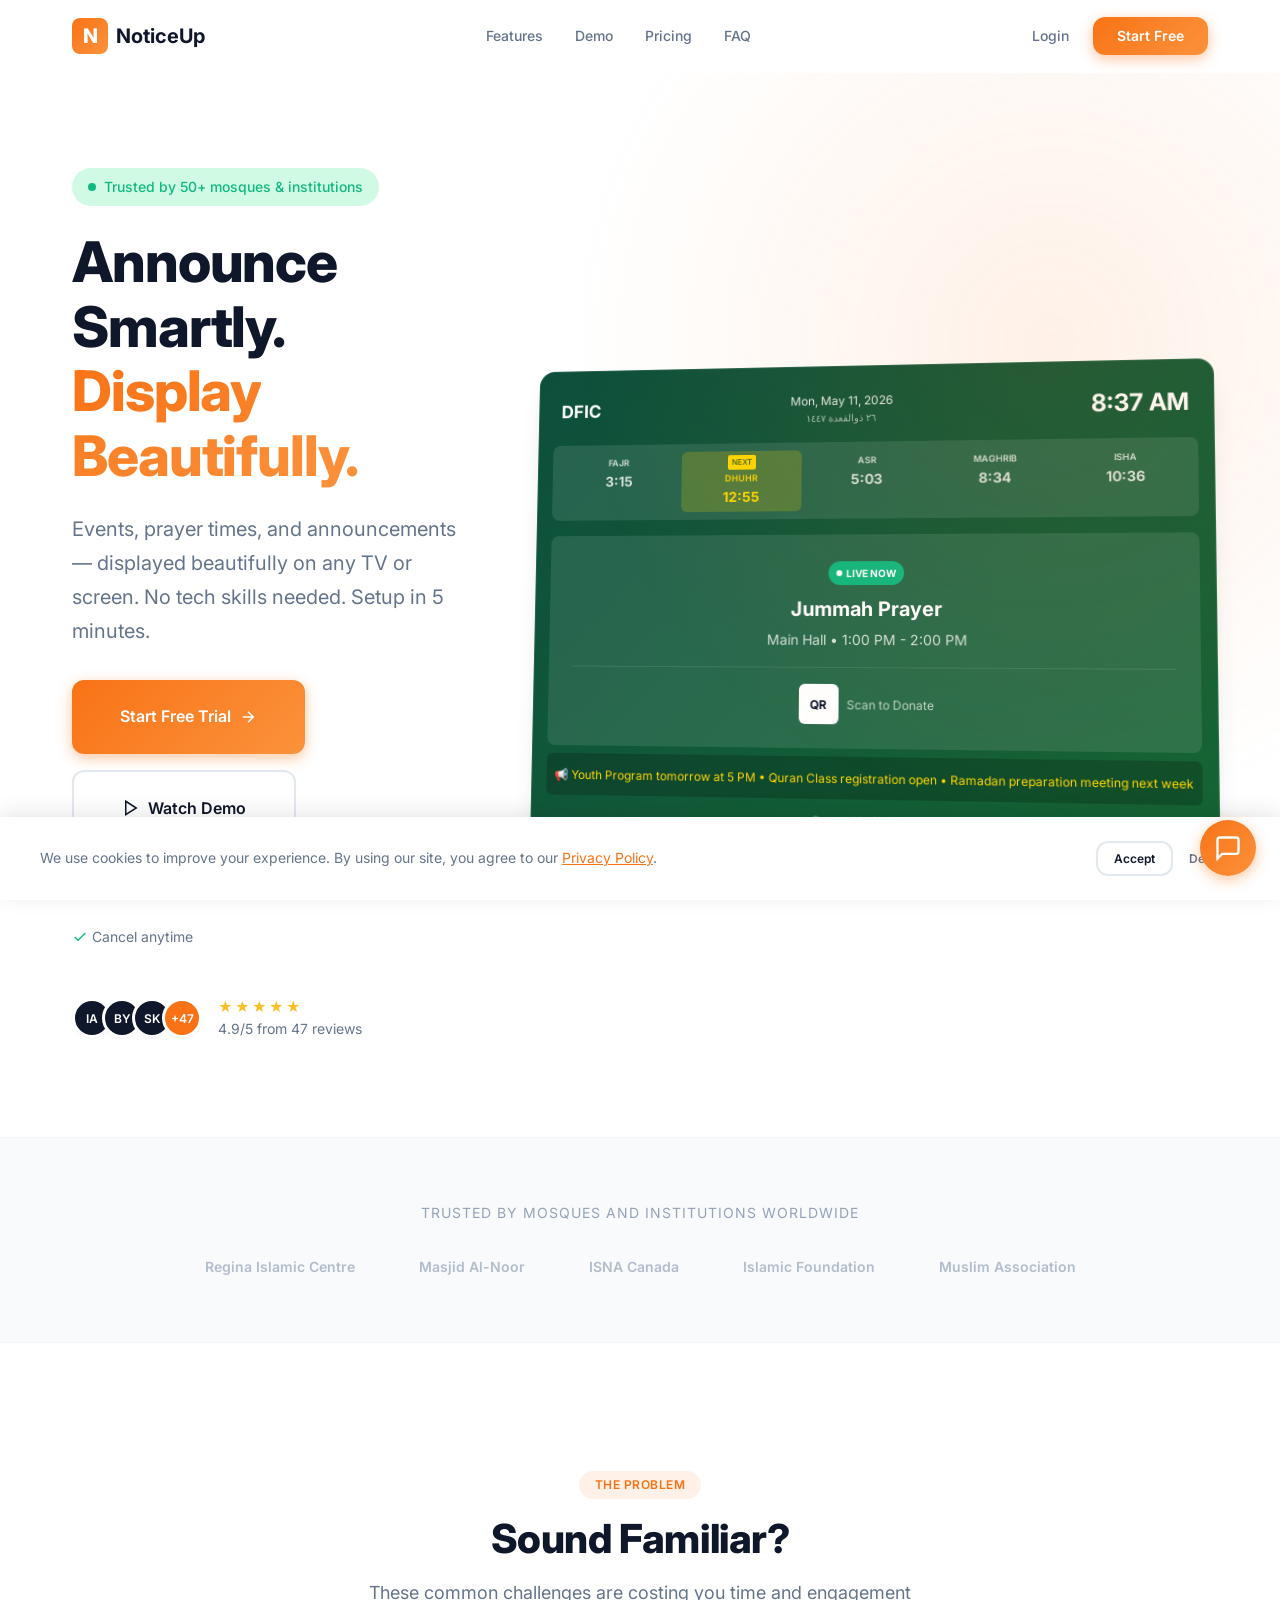
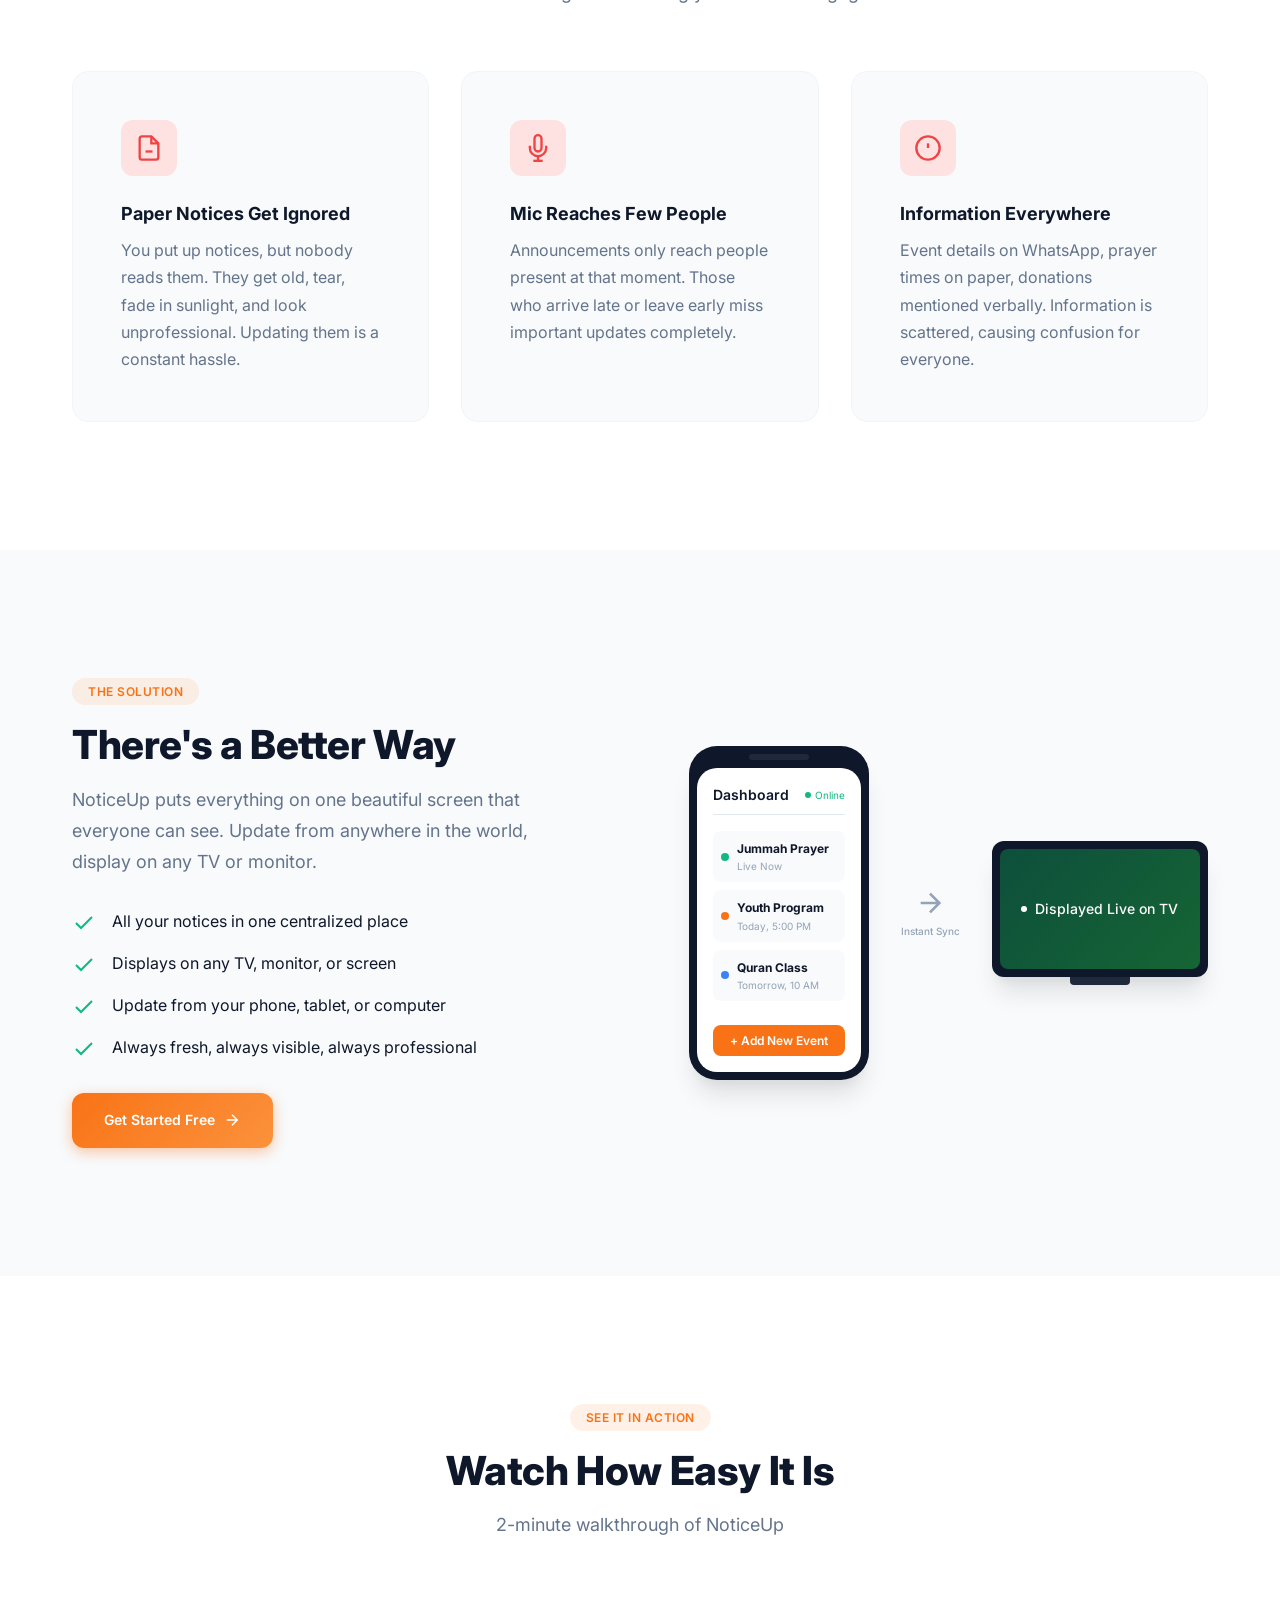
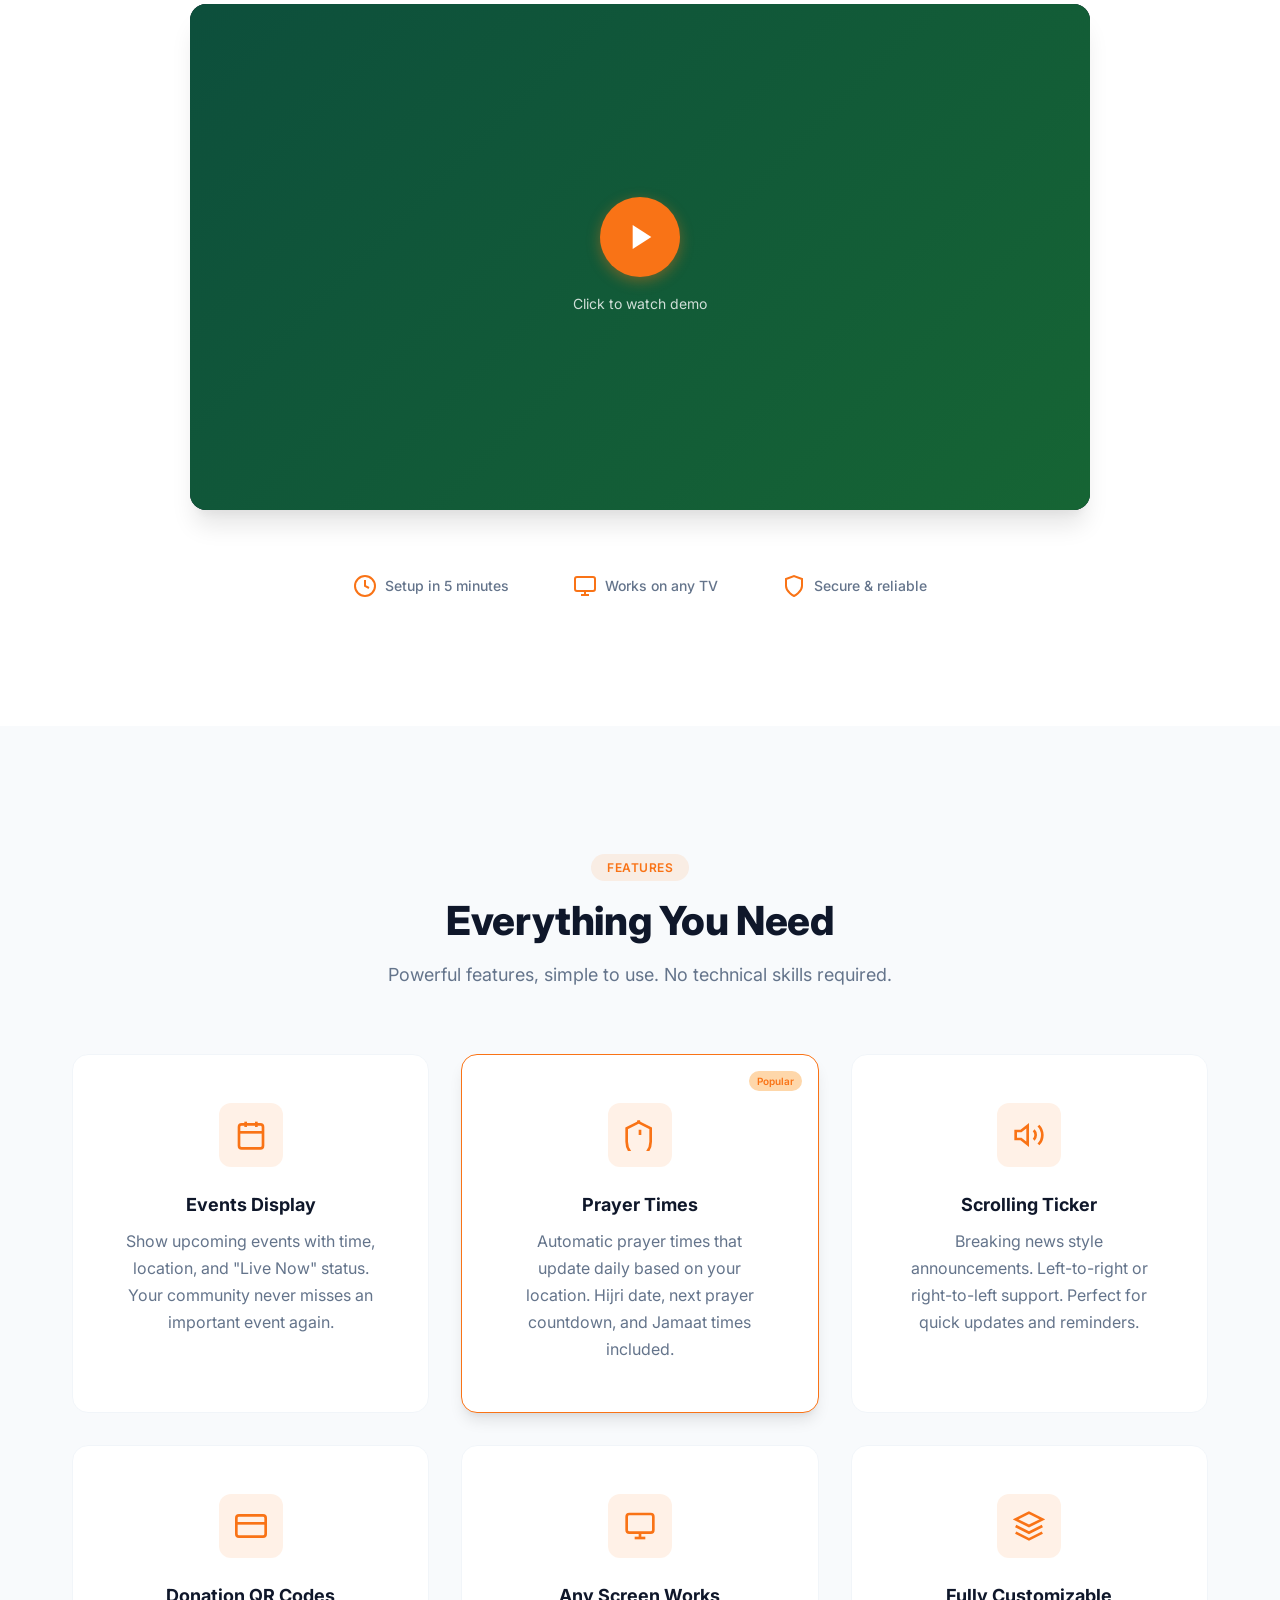
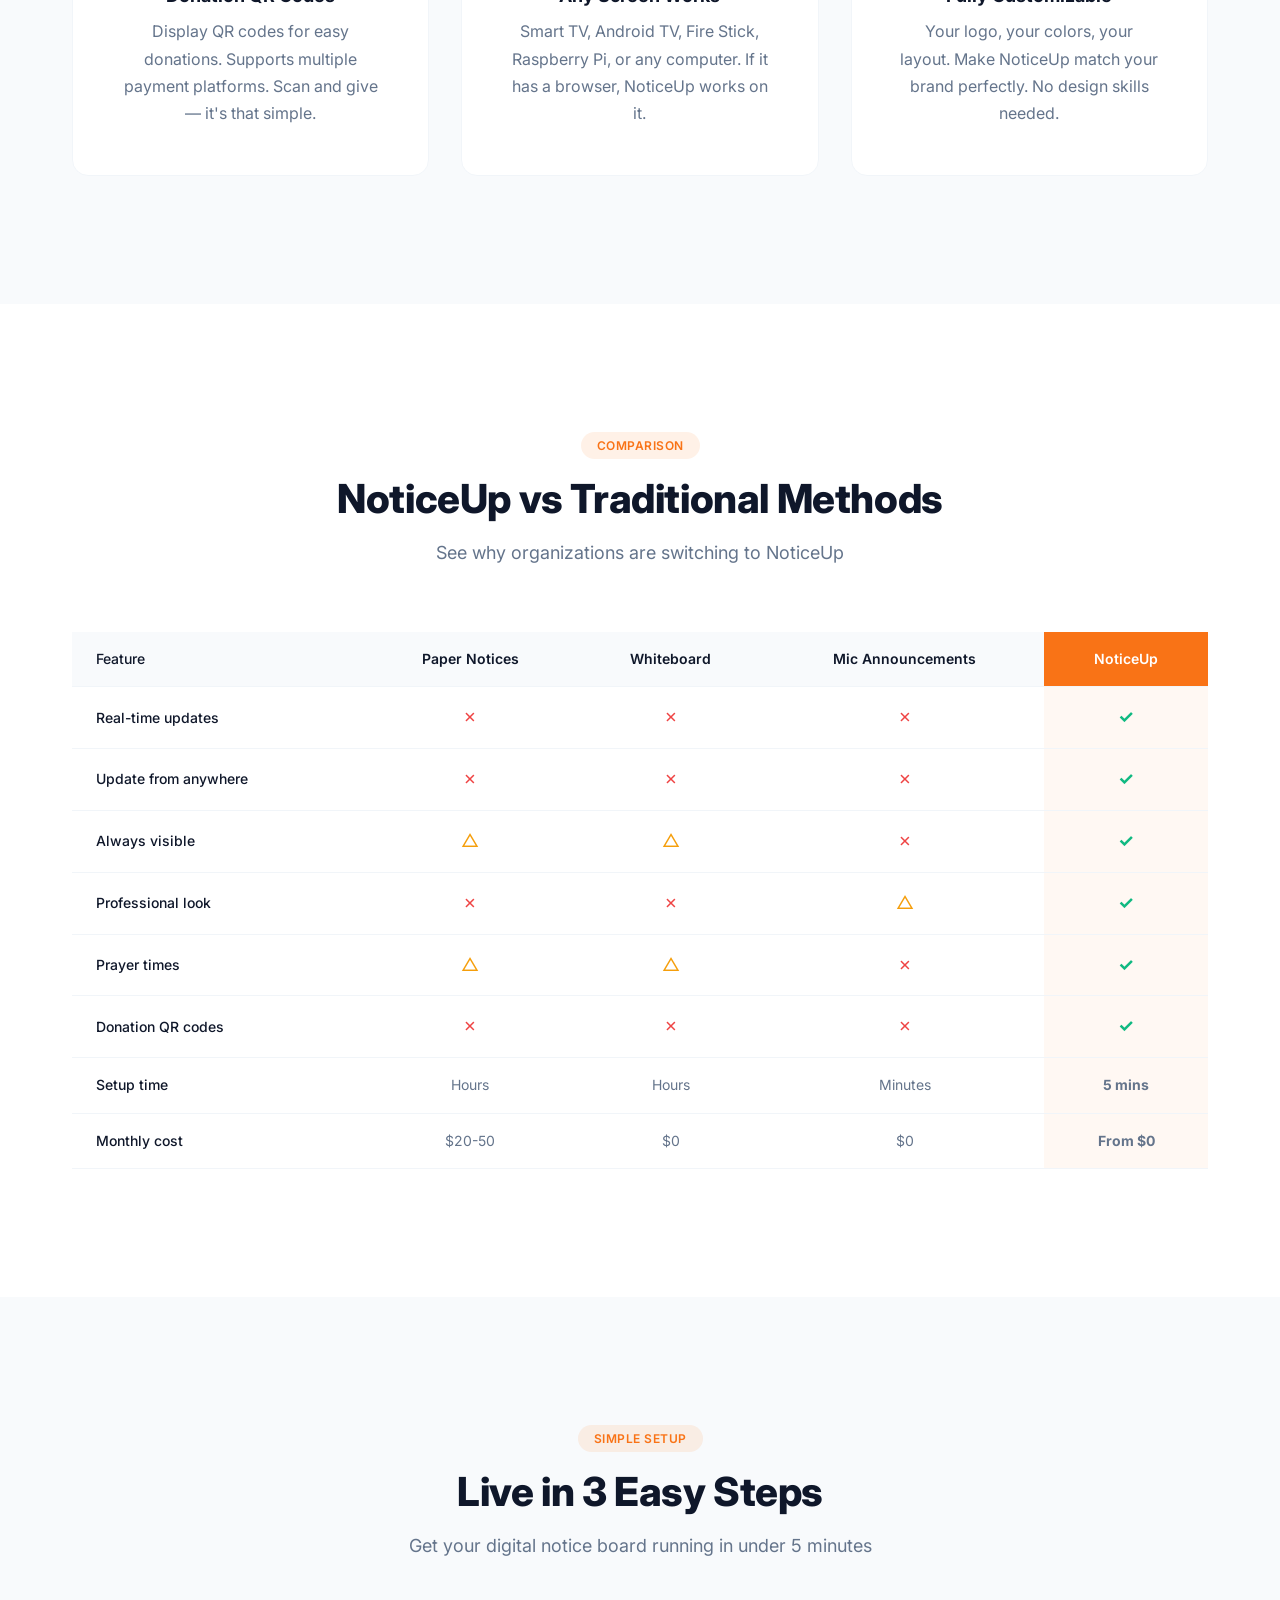
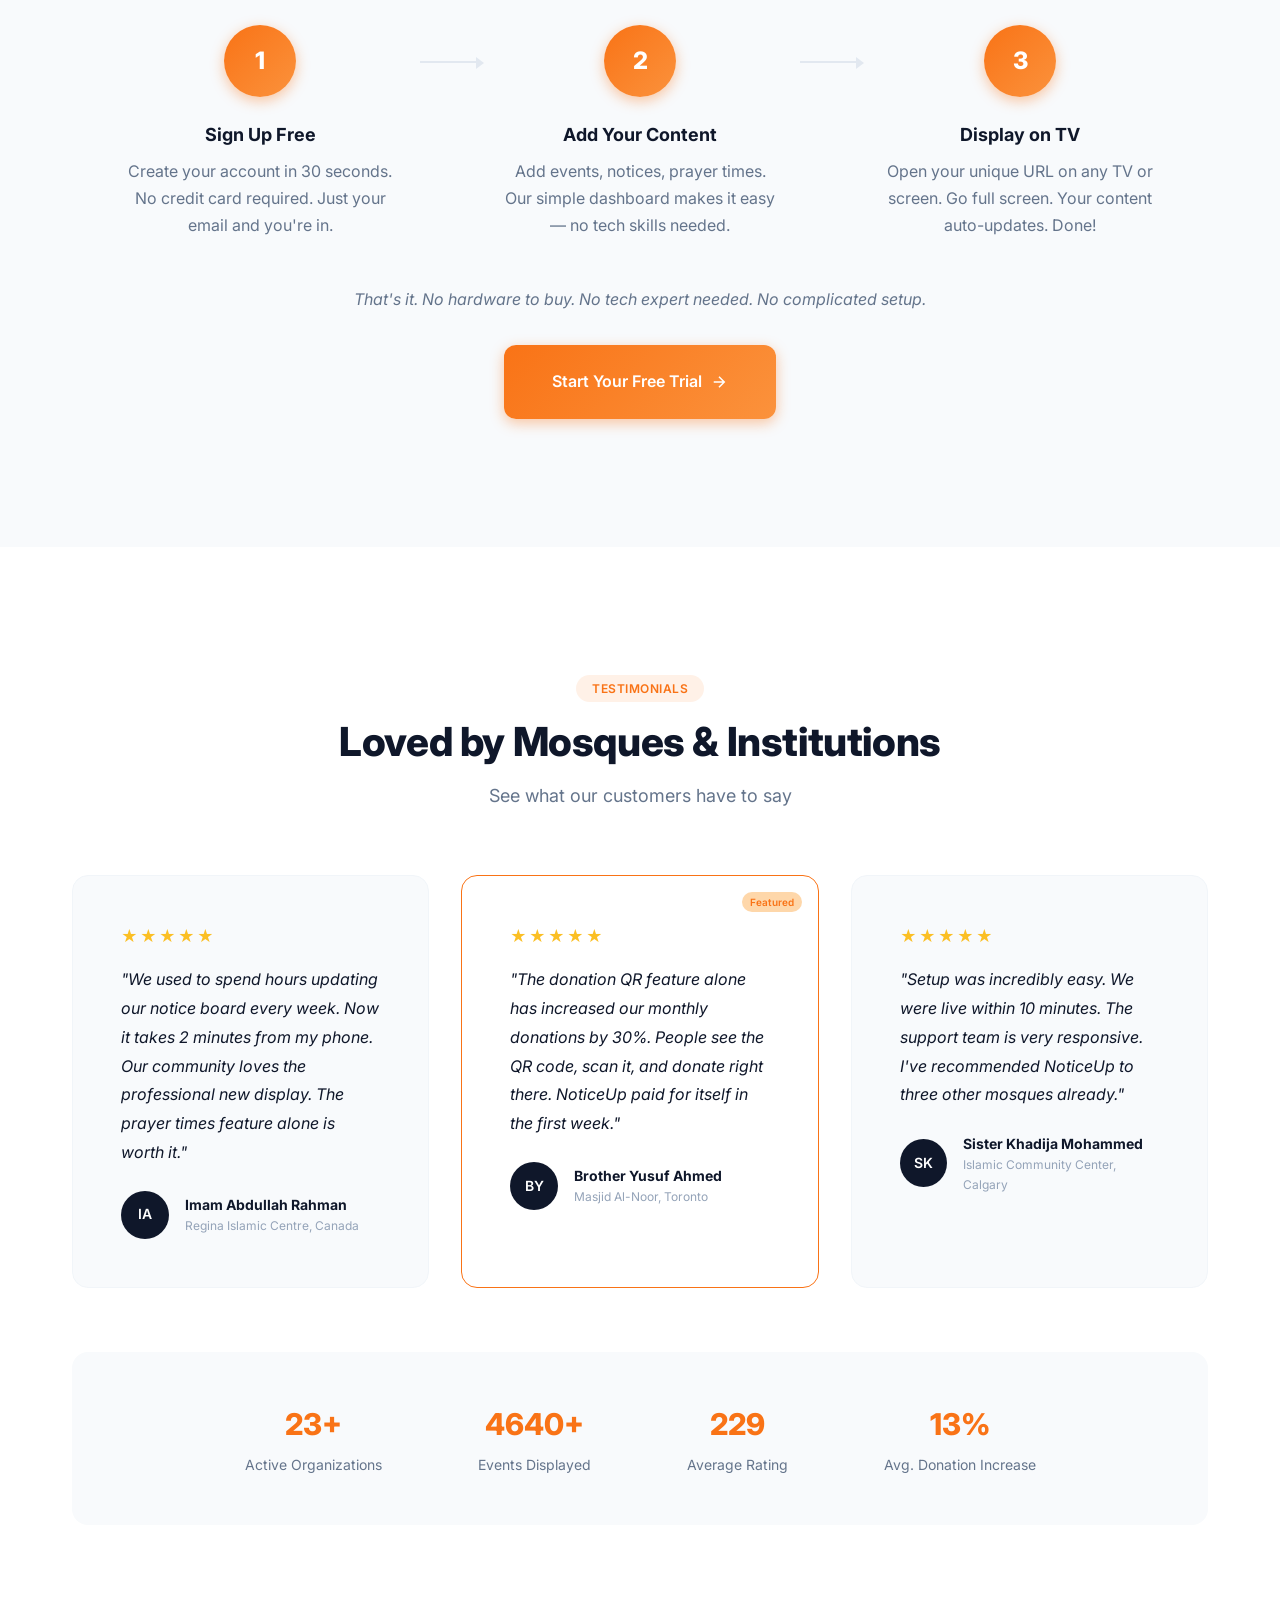
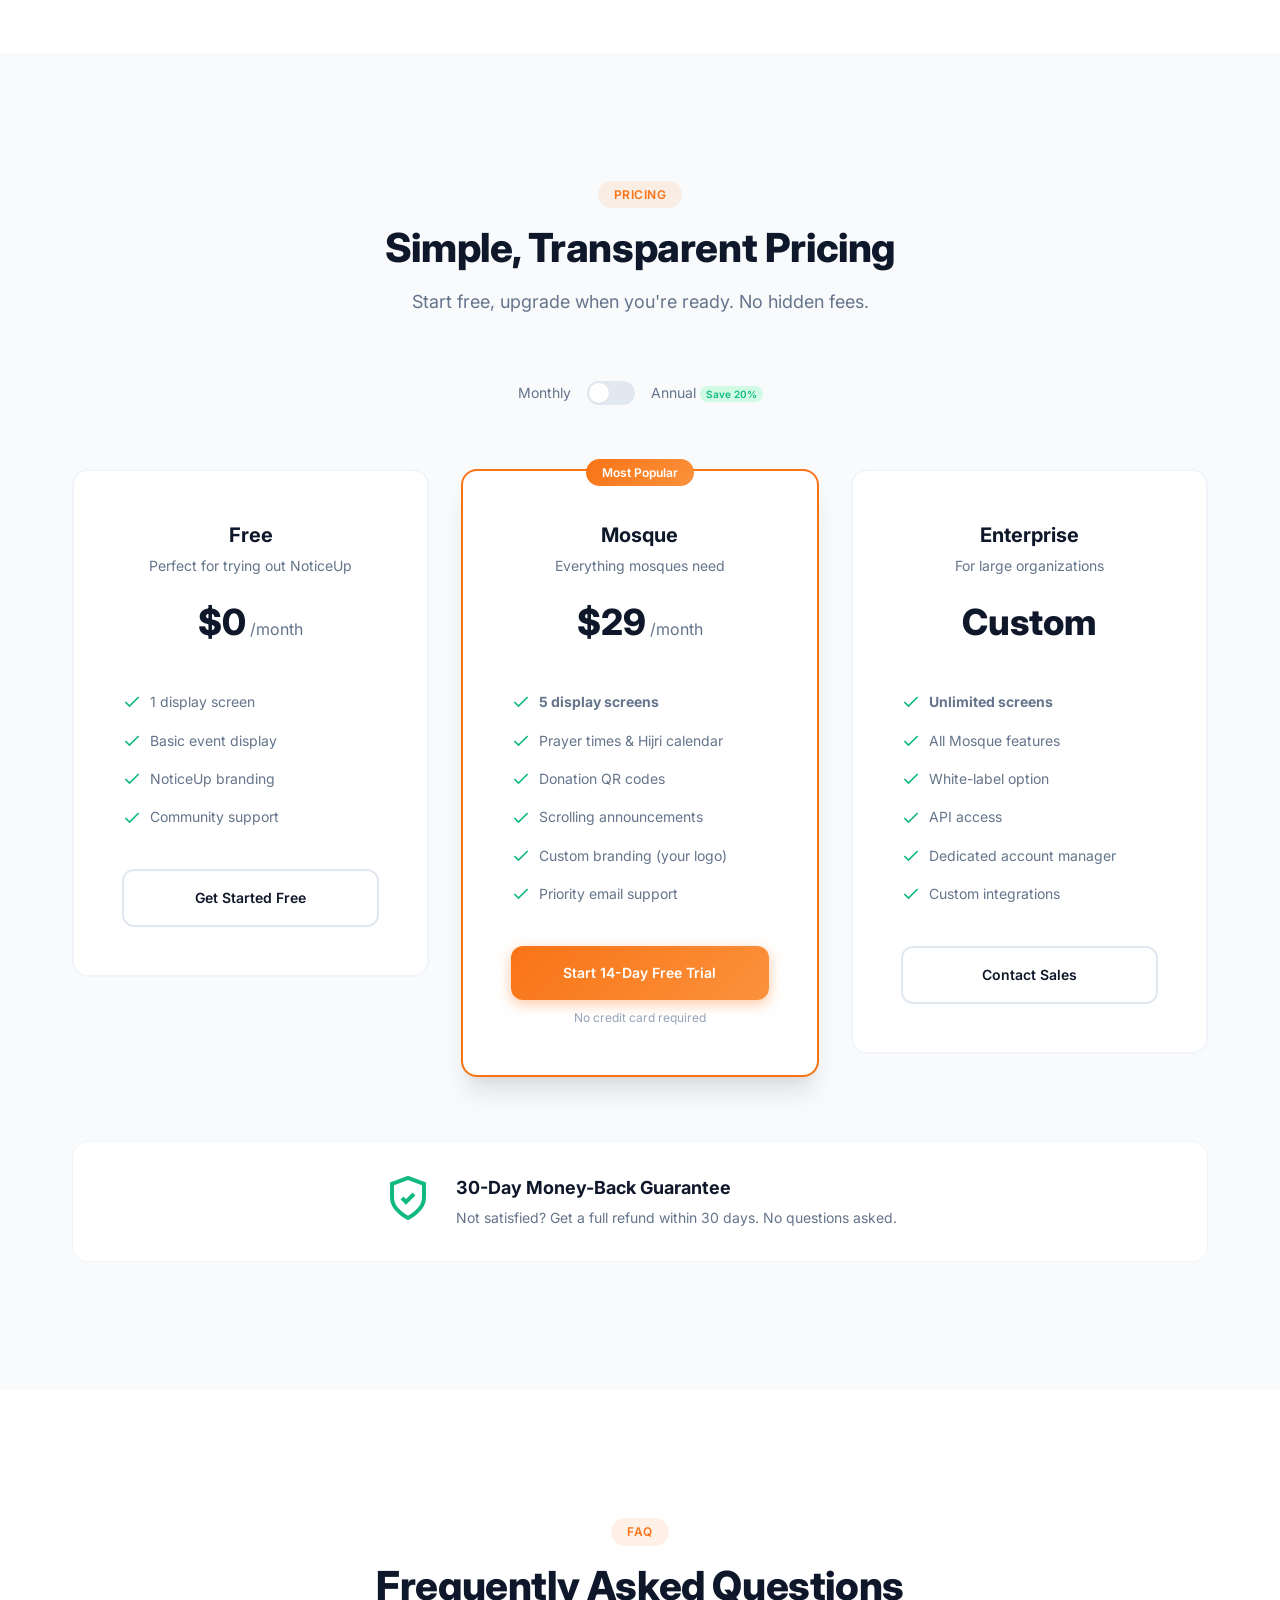
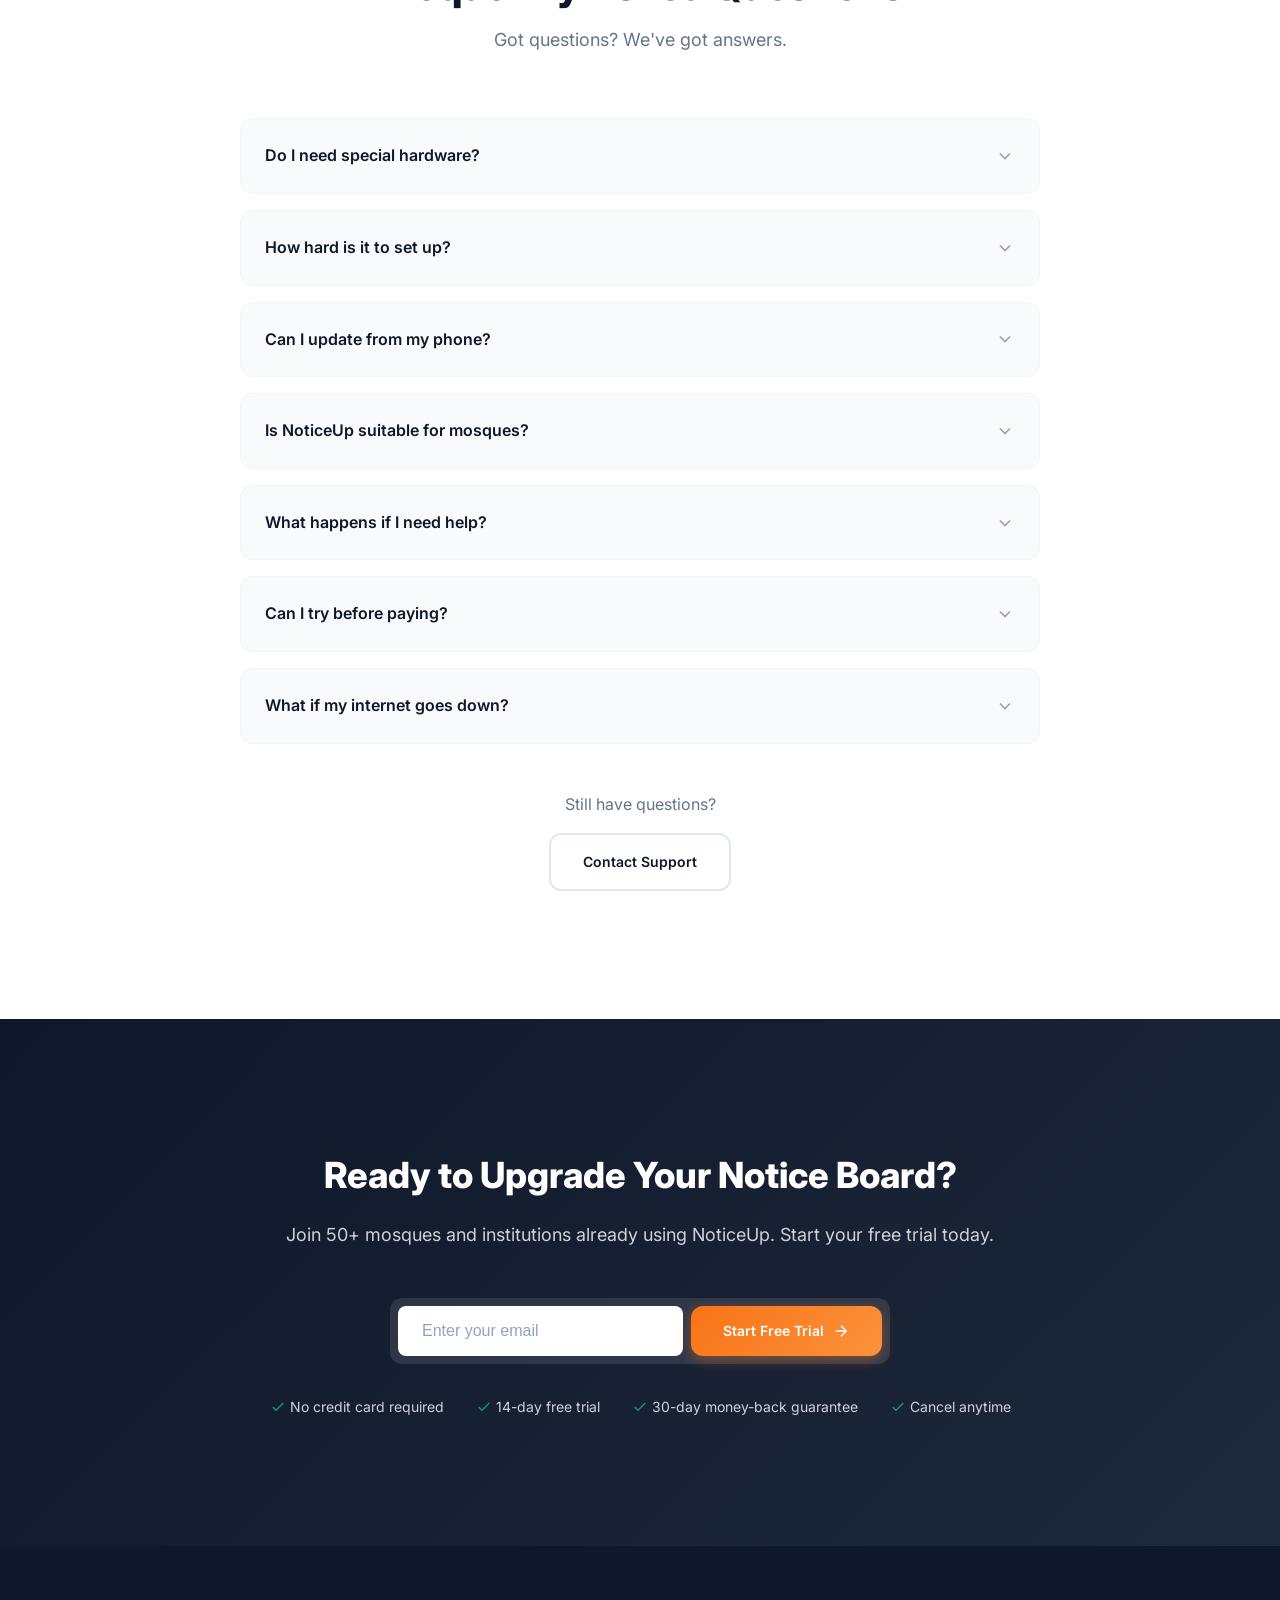
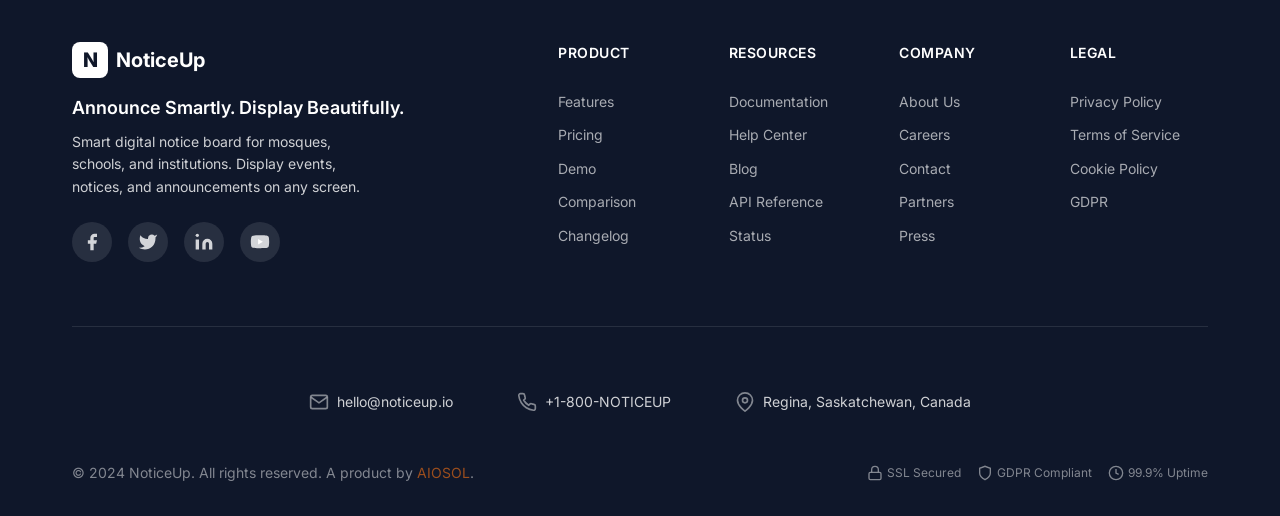
==== commit 6259fb38: "Fix AIOSOL link and improve mobile responsiveness - Change AIOSOL link from aiosol.com to aiosol.io " ====
--- a/landing-page/index.html
+++ b/landing-page/index.html
@@ -57,7 +57,7 @@
         "provider": {
             "@type": "Organization",
             "name": "AIOSOL",
-            "url": "https://aiosol.com"
+            "url": "https://aiosol.io"
         }
     }
     </script>
@@ -1130,7 +1130,7 @@
                 </div>
             </div>
             <div class="footer-bottom">
-                <p>&copy; 2024 NoticeUp. All rights reserved. A product by <a href="https://aiosol.com" target="_blank" rel="noopener">AIOSOL</a>.</p>
+                <p>&copy; 2024 NoticeUp. All rights reserved. A product by <a href="https://aiosol.io" target="_blank" rel="noopener">AIOSOL</a>.</p>
                 <div class="footer-badges">
                     <span class="badge">
                         <svg viewBox="0 0 24 24" fill="none" stroke="currentColor" stroke-width="2" aria-hidden="true">
--- a/landing-page/styles.css
+++ b/landing-page/styles.css
@@ -182,7 +182,28 @@
     width: 100%;
     max-width: 1200px;
     margin: 0 auto;
-    padding: 0 var(--space-lg);
+    padding: 0 var(--space-xl);
+}
+
+/* Improve touch targets on mobile */
+@media (hover: none) and (pointer: coarse) {
+    a, button {
+        min-height: 44px;
+        min-width: 44px;
+    }
+}
+
+/* Smooth scroll behavior for all */
+@media (prefers-reduced-motion: reduce) {
+    html {
+        scroll-behavior: auto;
+    }
+
+    *, *::before, *::after {
+        animation-duration: 0.01ms !important;
+        animation-iteration-count: 1 !important;
+        transition-duration: 0.01ms !important;
+    }
 }
 
 /* ========================================
@@ -441,11 +462,12 @@
 }
 
 .section-title {
-    font-size: clamp(var(--font-size-2xl), 4vw, var(--font-size-4xl));
+    font-size: clamp(1.75rem, 4vw, 2.5rem);
     font-weight: 800;
     color: var(--color-text-dark);
     line-height: 1.2;
     margin-bottom: var(--space-md);
+    letter-spacing: -0.01em;
 }
 
 .section-subtitle {
@@ -501,11 +523,12 @@
 }
 
 .hero-title {
-    font-size: clamp(2.5rem, 5vw, 4rem);
+    font-size: clamp(2.25rem, 5vw, 3.5rem);
     font-weight: 800;
     color: var(--color-text-dark);
-    line-height: 1.1;
+    line-height: 1.15;
     margin-bottom: var(--space-lg);
+    letter-spacing: -0.02em;
 }
 
 .gradient-text {
@@ -2305,7 +2328,13 @@
 /* ========================================
    Responsive Design
    ======================================== */
+
+/* Large Tablets & Small Desktops */
 @media (max-width: 1024px) {
+    .hero .container {
+        gap: var(--space-2xl);
+    }
+
     .features-grid {
         grid-template-columns: repeat(2, 1fr);
     }
@@ -2316,24 +2345,44 @@
 
     .footer-main {
         grid-template-columns: 1fr;
+        gap: var(--space-3xl);
     }
 
     .footer-links {
-        grid-template-columns: repeat(2, 1fr);
-    }
-}
-
+        grid-template-columns: repeat(4, 1fr);
+    }
+
+    .testimonials-stats {
+        gap: var(--space-2xl);
+    }
+}
+
+/* Tablets */
 @media (max-width: 768px) {
+    :root {
+        --space-4xl: 4rem;
+        --space-5xl: 5rem;
+    }
+
     /* Navigation */
+    .navbar {
+        height: auto;
+    }
+
+    .nav-container {
+        height: 64px;
+        padding: 0 var(--space-md);
+    }
+
     .nav-links {
         display: none;
         position: absolute;
-        top: 72px;
+        top: 64px;
         left: 0;
         right: 0;
         background: white;
         flex-direction: column;
-        padding: var(--space-lg);
+        padding: var(--space-md);
         gap: 0;
         border-bottom: 1px solid var(--color-border);
         box-shadow: var(--shadow-lg);
@@ -2344,8 +2393,13 @@
     }
 
     .nav-links a {
-        padding: var(--space-md) 0;
+        padding: var(--space-md);
         border-bottom: 1px solid var(--color-border-light);
+        font-size: var(--font-size-base);
+    }
+
+    .nav-links a:last-child {
+        border-bottom: none;
     }
 
     .nav-actions {
@@ -2356,9 +2410,25 @@
         display: flex;
     }
 
+    .logo-icon {
+        width: 32px;
+        height: 32px;
+        font-size: var(--font-size-sm);
+    }
+
+    .logo-text {
+        font-size: var(--font-size-lg);
+    }
+
     /* Hero */
+    .hero {
+        min-height: auto;
+        padding: calc(64px + var(--space-3xl)) 0 var(--space-3xl);
+    }
+
     .hero .container {
         grid-template-columns: 1fr;
+        gap: var(--space-2xl);
         text-align: center;
     }
 
@@ -2368,18 +2438,40 @@
 
     .hero-visual {
         order: 2;
+        max-width: 400px;
+        margin: 0 auto;
+    }
+
+    .hero-badge {
+        justify-content: center;
+    }
+
+    .hero-title {
+        font-size: clamp(1.75rem, 6vw, 2.5rem);
     }
 
     .hero-subtitle {
+        font-size: var(--font-size-base);
         margin: 0 auto var(--space-xl);
+        max-width: 100%;
     }
 
     .hero-cta {
+        flex-direction: column;
+        align-items: center;
+        gap: var(--space-sm);
+    }
+
+    .hero-cta .btn {
+        width: 100%;
+        max-width: 300px;
         justify-content: center;
     }
 
     .hero-trust {
-        justify-content: center;
+        flex-direction: column;
+        align-items: center;
+        gap: var(--space-sm);
     }
 
     .hero-social-proof {
@@ -2388,69 +2480,323 @@
 
     .mockup-screen {
         transform: none;
+        padding: var(--space-sm);
+    }
+
+    .mockup-header {
+        padding: var(--space-xs);
+        flex-wrap: wrap;
+        gap: var(--space-xs);
+    }
+
+    .mockup-logo {
+        font-size: var(--font-size-base);
+    }
+
+    .mockup-time {
+        font-size: var(--font-size-lg);
+    }
+
+    .mockup-prayer {
+        padding: var(--space-xs);
+        gap: 2px;
+    }
+
+    .prayer-item {
+        padding: var(--space-xs);
+    }
+
+    .prayer-name {
+        font-size: 8px;
+    }
+
+    .prayer-time {
+        font-size: var(--font-size-xs);
+    }
+
+    .mockup-event {
+        padding: var(--space-md);
+    }
+
+    .mockup-event h3 {
+        font-size: var(--font-size-base);
+    }
+
+    /* Trusted By */
+    .trusted-by {
+        padding: var(--space-2xl) 0;
+    }
+
+    .trusted-logos {
+        gap: var(--space-lg);
+    }
+
+    .trusted-logo {
+        font-size: var(--font-size-xs);
+    }
+
+    /* Sections */
+    section {
+        padding: var(--space-4xl) 0;
+    }
+
+    .section-header {
+        margin-bottom: var(--space-2xl);
+    }
+
+    .section-title {
+        font-size: clamp(1.5rem, 5vw, 2rem);
+    }
+
+    .section-subtitle {
+        font-size: var(--font-size-base);
     }
 
     /* Problem */
     .problem-grid {
         grid-template-columns: 1fr;
+        gap: var(--space-md);
+    }
+
+    .problem-card {
+        padding: var(--space-xl);
+    }
+
+    .problem-icon {
+        width: 48px;
+        height: 48px;
+        margin-bottom: var(--space-md);
+    }
+
+    .problem-icon svg {
+        width: 24px;
+        height: 24px;
     }
 
     /* Solution */
     .solution .container {
         grid-template-columns: 1fr;
+        gap: var(--space-2xl);
+    }
+
+    .solution-content {
+        max-width: 100%;
+        text-align: center;
+    }
+
+    .solution-text {
+        font-size: var(--font-size-base);
+    }
+
+    .solution-list li {
+        text-align: left;
+    }
+
+    .solution-visual {
+        order: -1;
     }
 
     .device-mockup {
         flex-direction: column;
+        gap: var(--space-lg);
+    }
+
+    .phone-mockup {
+        width: 160px;
+    }
+
+    .phone-screen {
+        min-height: 260px;
     }
 
     .arrow-connector {
         transform: rotate(90deg);
+    }
+
+    .tv-screen {
+        width: 180px;
+        height: 100px;
+    }
+
+    /* Demo */
+    .demo-features {
+        gap: var(--space-lg);
+    }
+
+    .demo-feature {
+        flex-direction: column;
+        text-align: center;
+        gap: var(--space-xs);
     }
 
     /* Features */
     .features-grid {
         grid-template-columns: 1fr;
+        gap: var(--space-md);
+    }
+
+    .feature-card {
+        padding: var(--space-xl);
+    }
+
+    .feature-icon {
+        width: 56px;
+        height: 56px;
+        margin-bottom: var(--space-md);
+    }
+
+    .feature-icon svg {
+        width: 28px;
+        height: 28px;
+    }
+
+    /* Comparison */
+    .comparison-table-wrapper {
+        margin: 0 calc(-1 * var(--space-md));
+        padding: 0 var(--space-md);
+    }
+
+    .comparison-table {
+        min-width: 600px;
     }
 
     /* Steps */
     .steps-container {
         flex-direction: column;
         align-items: center;
+        gap: var(--space-md);
+    }
+
+    .step {
+        max-width: 100%;
+    }
+
+    .step-number {
+        width: 56px;
+        height: 56px;
+        font-size: var(--font-size-xl);
+        margin-bottom: var(--space-md);
     }
 
     .step-connector {
         transform: rotate(90deg);
         padding: 0;
+        height: 40px;
     }
 
     .connector-line {
         width: 2px;
-        height: 40px;
+        height: 30px;
+    }
+
+    .connector-arrow {
+        margin-left: 0;
+        margin-top: 0;
+        border-top: 6px solid transparent;
+        border-bottom: 6px solid transparent;
+        border-left: none;
+        border-right: none;
+        border-top: 8px solid var(--color-border);
+        border-left: 6px solid transparent;
+        border-right: 6px solid transparent;
     }
 
     /* Testimonials */
     .testimonials-grid {
         grid-template-columns: 1fr;
+        gap: var(--space-md);
+    }
+
+    .testimonial-card {
+        padding: var(--space-xl);
     }
 
     .testimonials-stats {
         flex-wrap: wrap;
-        gap: var(--space-xl);
+        gap: var(--space-lg);
+        padding: var(--space-xl);
     }
 
     .stat-item {
-        flex: 1 1 40%;
+        flex: 1 1 45%;
+        min-width: 120px;
+    }
+
+    .stat-number {
+        font-size: var(--font-size-2xl);
     }
 
     /* Pricing */
     .pricing-grid {
         grid-template-columns: 1fr;
+        gap: var(--space-md);
+    }
+
+    .pricing-card {
+        padding: var(--space-xl);
+    }
+
+    .pricing-card.popular {
+        order: -1;
+    }
+
+    .pricing-guarantee {
+        flex-direction: column;
+        text-align: center;
+        padding: var(--space-lg);
+    }
+
+    /* FAQ */
+    .faq-question {
+        padding: var(--space-md);
+        font-size: var(--font-size-sm);
+    }
+
+    .faq-answer {
+        padding: 0 var(--space-md) var(--space-md);
+    }
+
+    /* CTA */
+    .final-cta {
+        padding: var(--space-4xl) 0;
+    }
+
+    .cta-content h2 {
+        font-size: clamp(1.5rem, 5vw, 2rem);
+    }
+
+    .form-group {
+        flex-direction: column;
+        background: transparent;
+        padding: 0;
+    }
+
+    .cta-form input {
+        border-radius: var(--radius-lg);
+        padding: var(--space-md);
+    }
+
+    .cta-form .btn {
+        width: 100%;
+        border-radius: var(--radius-lg);
+    }
+
+    .cta-trust-list {
+        flex-direction: column;
+        align-items: center;
+        gap: var(--space-sm);
     }
 
     /* Footer */
+    .footer {
+        padding: var(--space-3xl) 0 var(--space-lg);
+    }
+
     .footer-main {
         text-align: center;
+        gap: var(--space-2xl);
+        margin-bottom: var(--space-2xl);
+        padding-bottom: var(--space-2xl);
     }
 
     .footer-brand {
@@ -2460,7 +2806,7 @@
     }
 
     .footer-description {
-        max-width: none;
+        max-width: 100%;
     }
 
     .footer-social {
@@ -2470,58 +2816,147 @@
     .footer-links {
         grid-template-columns: 1fr 1fr;
         text-align: center;
+        gap: var(--space-xl);
+    }
+
+    .footer-column h4 {
+        margin-bottom: var(--space-md);
     }
 
     .footer-contact {
         flex-direction: column;
         align-items: center;
+        gap: var(--space-md);
     }
 
     .footer-bottom {
         flex-direction: column;
         text-align: center;
-    }
-
-    /* CTA Form */
-    .form-group {
-        flex-direction: column;
-    }
-
-    .cta-trust-list {
-        flex-direction: column;
-        align-items: center;
+        gap: var(--space-md);
+    }
+
+    .footer-badges {
+        flex-wrap: wrap;
+        justify-content: center;
     }
 
     /* Chat Widget */
+    .chat-widget {
+        bottom: var(--space-md);
+        right: var(--space-md);
+    }
+
+    .chat-toggle {
+        width: 52px;
+        height: 52px;
+    }
+
     .chat-window {
-        width: calc(100vw - var(--space-2xl));
-        right: calc(-100vw + 100% + var(--space-lg));
-    }
-}
-
+        width: calc(100vw - var(--space-xl));
+        right: 0;
+        bottom: 64px;
+    }
+
+    /* Exit Popup */
+    .exit-popup-content {
+        padding: var(--space-xl);
+        margin: var(--space-md);
+    }
+
+    .exit-popup-content h3 {
+        font-size: var(--font-size-lg);
+    }
+}
+
+/* Small Mobile */
 @media (max-width: 480px) {
+    :root {
+        --space-3xl: 2.5rem;
+        --space-4xl: 3rem;
+        --space-5xl: 4rem;
+    }
+
     .container {
         padding: 0 var(--space-md);
     }
 
     section {
-        padding: var(--space-4xl) 0;
-    }
-
+        padding: var(--space-3xl) 0;
+    }
+
+    /* Hero Adjustments */
     .hero {
-        padding-top: calc(72px + var(--space-2xl));
+        padding-top: calc(64px + var(--space-2xl));
+        min-height: auto;
     }
 
     .hero-title {
-        font-size: 2rem;
+        font-size: 1.625rem;
+        line-height: 1.2;
+    }
+
+    .hero-badge {
+        font-size: var(--font-size-xs);
+        padding: var(--space-xs) var(--space-sm);
+    }
+
+    .hero-subtitle {
+        font-size: var(--font-size-sm);
+        line-height: 1.6;
+    }
+
+    .hero-visual {
+        max-width: 100%;
+    }
+
+    .mockup-screen {
+        border-radius: var(--radius-lg);
+    }
+
+    .mockup-date {
+        display: none;
     }
 
     .mockup-prayer {
         flex-wrap: wrap;
+        justify-content: center;
     }
 
     .prayer-item {
-        flex: 1 1 30%;
+        flex: 0 0 calc(33.333% - 4px);
+        min-width: 50px;
+    }
+
+    .prayer-item.active {
+        flex: 0 0 100%;
+        flex-direction: row;
+        justify-content: center;
+        gap: var(--space-sm);
+        margin-bottom: var(--space-xs);
+    }
+
+    .mockup-qr {
+        flex-direction: column;
+    }
+
+    .mockup-ticker {
+        display: none;
+    }
+
+    .avatar {
+        width: 36px;
+        height: 36px;
+        font-size: 10px;
+    }
+
+    .social-text {
+        font-size: var(--font-size-xs);
+    }
+
+    /* Buttons */
+    .btn {
+        font-size: var(--font-size-sm);
+        padding: var(--space-md) var(--space-lg);
     }
 
     .btn-lg {
@@ -2529,13 +2964,190 @@
         width: 100%;
     }
 
+    .btn-icon, .btn-icon-left {
+        width: 16px;
+        height: 16px;
+    }
+
+    /* Section Headers */
+    .section-tag {
+        font-size: 10px;
+        padding: 2px var(--space-sm);
+    }
+
+    .section-title {
+        font-size: 1.375rem;
+    }
+
+    .section-subtitle {
+        font-size: var(--font-size-sm);
+    }
+
+    /* Problem Cards */
+    .problem-card {
+        padding: var(--space-lg);
+    }
+
+    .problem-card h3 {
+        font-size: var(--font-size-base);
+    }
+
+    .problem-card p {
+        font-size: var(--font-size-sm);
+    }
+
+    /* Device Mockup */
+    .phone-mockup {
+        width: 140px;
+    }
+
+    .phone-screen {
+        min-height: 220px;
+        padding: var(--space-sm);
+    }
+
+    .tv-screen {
+        width: 160px;
+        height: 90px;
+    }
+
+    /* Comparison Table */
     .comparison-table {
-        font-size: var(--font-size-xs);
+        font-size: 10px;
+        min-width: 500px;
     }
 
     .comparison-table th,
     .comparison-table td {
-        padding: var(--space-sm);
+        padding: var(--space-xs) var(--space-sm);
+    }
+
+    /* Steps */
+    .step-number {
+        width: 48px;
+        height: 48px;
+        font-size: var(--font-size-lg);
+    }
+
+    .step-content h3 {
+        font-size: var(--font-size-base);
+    }
+
+    .step-content p {
+        font-size: var(--font-size-sm);
+    }
+
+    /* Testimonials */
+    .testimonial-card {
+        padding: var(--space-lg);
+    }
+
+    .testimonial-text {
+        font-size: var(--font-size-sm);
+    }
+
+    .author-avatar {
+        width: 40px;
+        height: 40px;
+    }
+
+    .stat-item {
+        flex: 1 1 100%;
+    }
+
+    /* Pricing */
+    .pricing-header h3 {
+        font-size: var(--font-size-lg);
+    }
+
+    .pricing-price .price {
+        font-size: var(--font-size-3xl);
+    }
+
+    .pricing-features li {
+        font-size: var(--font-size-xs);
+    }
+
+    /* FAQ */
+    .faq-question {
+        font-size: var(--font-size-sm);
+        padding: var(--space-md);
+        gap: var(--space-sm);
+    }
+
+    .faq-answer p {
+        font-size: var(--font-size-sm);
+    }
+
+    /* CTA */
+    .cta-content h2 {
+        font-size: 1.375rem;
+    }
+
+    .cta-content > p {
+        font-size: var(--font-size-sm);
+    }
+
+    .cta-trust-list li {
+        font-size: var(--font-size-xs);
+    }
+
+    /* Footer */
+    .footer-links {
+        grid-template-columns: 1fr;
+        gap: var(--space-lg);
+    }
+
+    .footer-column ul {
+        gap: var(--space-xs);
+    }
+
+    .footer-badges {
+        gap: var(--space-sm);
+    }
+
+    .footer-badges .badge {
+        font-size: 10px;
+    }
+
+    /* Cookie Banner */
+    .cookie-content {
+        flex-direction: column;
+        text-align: center;
+        gap: var(--space-md);
+    }
+
+    .cookie-buttons {
+        width: 100%;
+        justify-content: center;
+    }
+}
+
+/* Extra Small Mobile */
+@media (max-width: 360px) {
+    .hero-title {
+        font-size: 1.5rem;
+    }
+
+    .prayer-item {
+        flex: 0 0 calc(50% - 4px);
+    }
+
+    .prayer-item.active {
+        flex: 0 0 100%;
+    }
+
+    .avatars {
+        display: none;
+    }
+
+    .stat-number {
+        font-size: var(--font-size-xl);
+    }
+
+    .footer-badges {
+        flex-direction: column;
+        align-items: center;
     }
 }
 
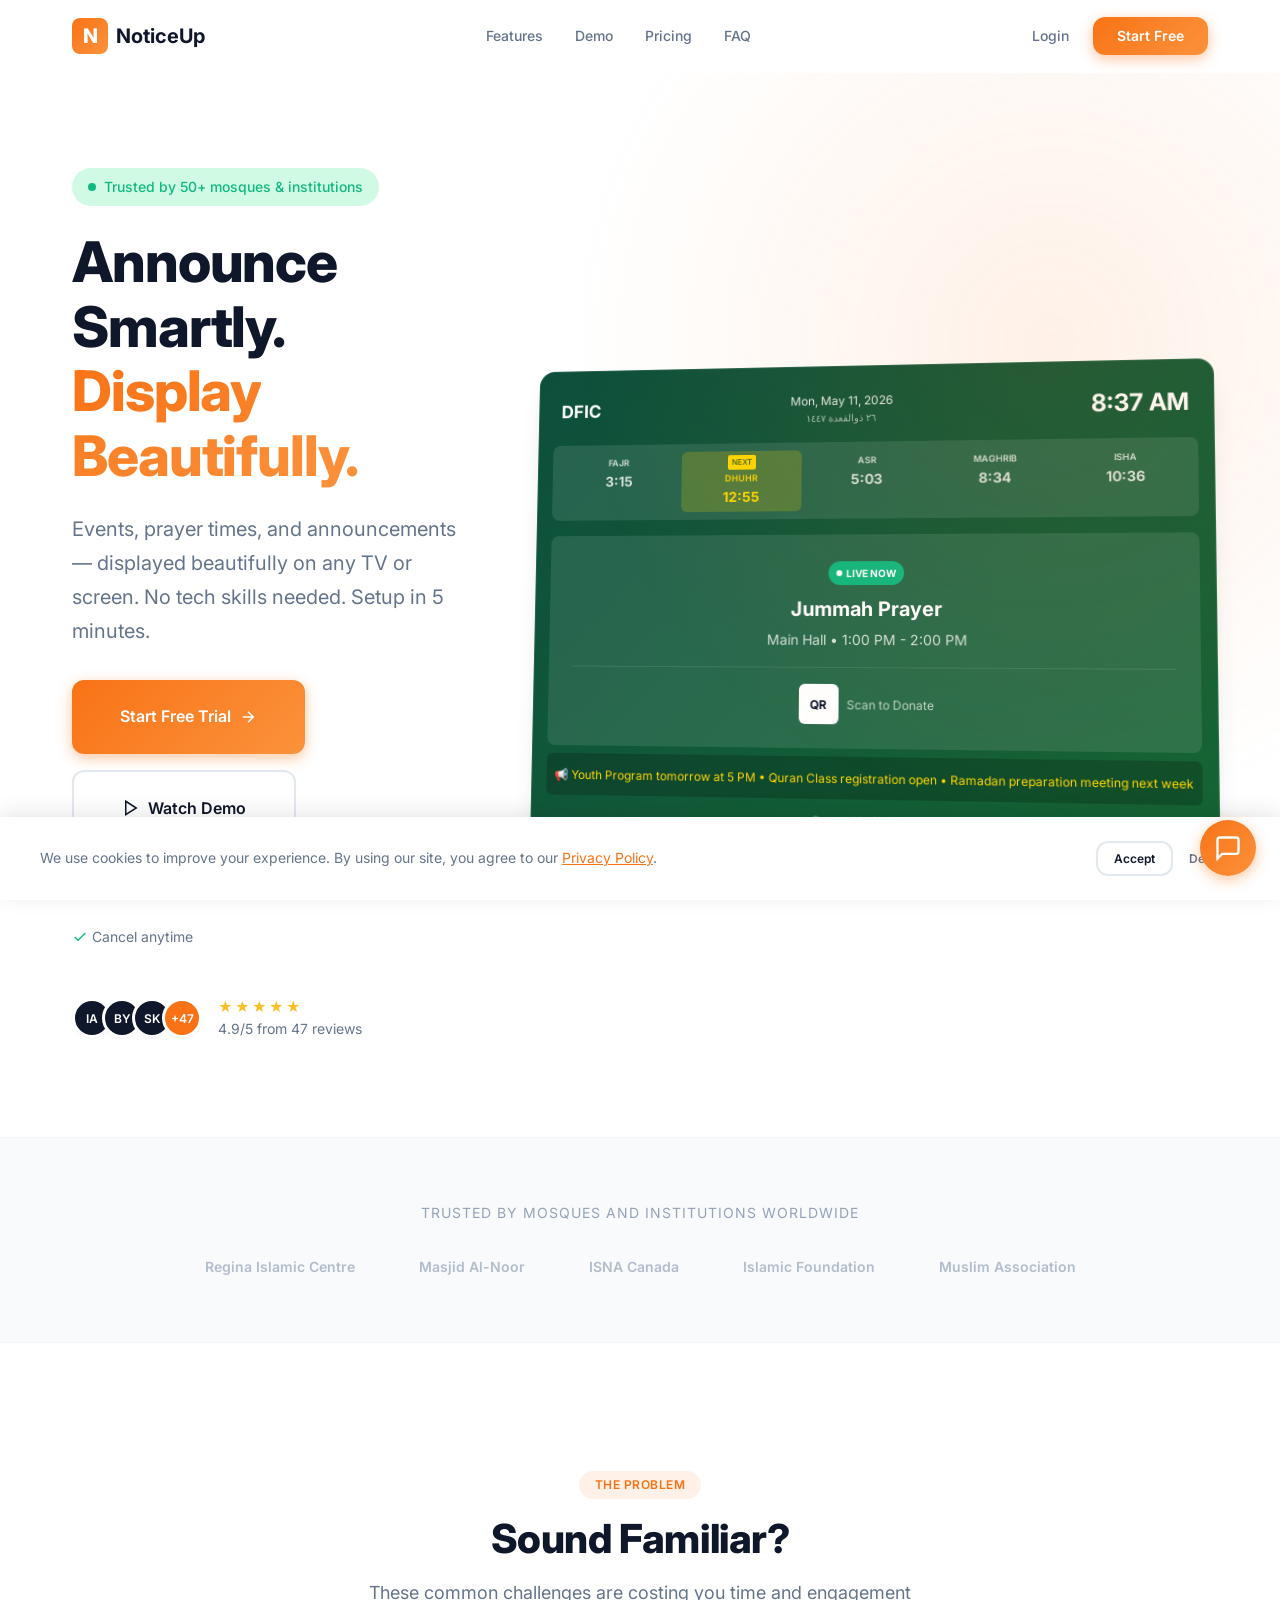
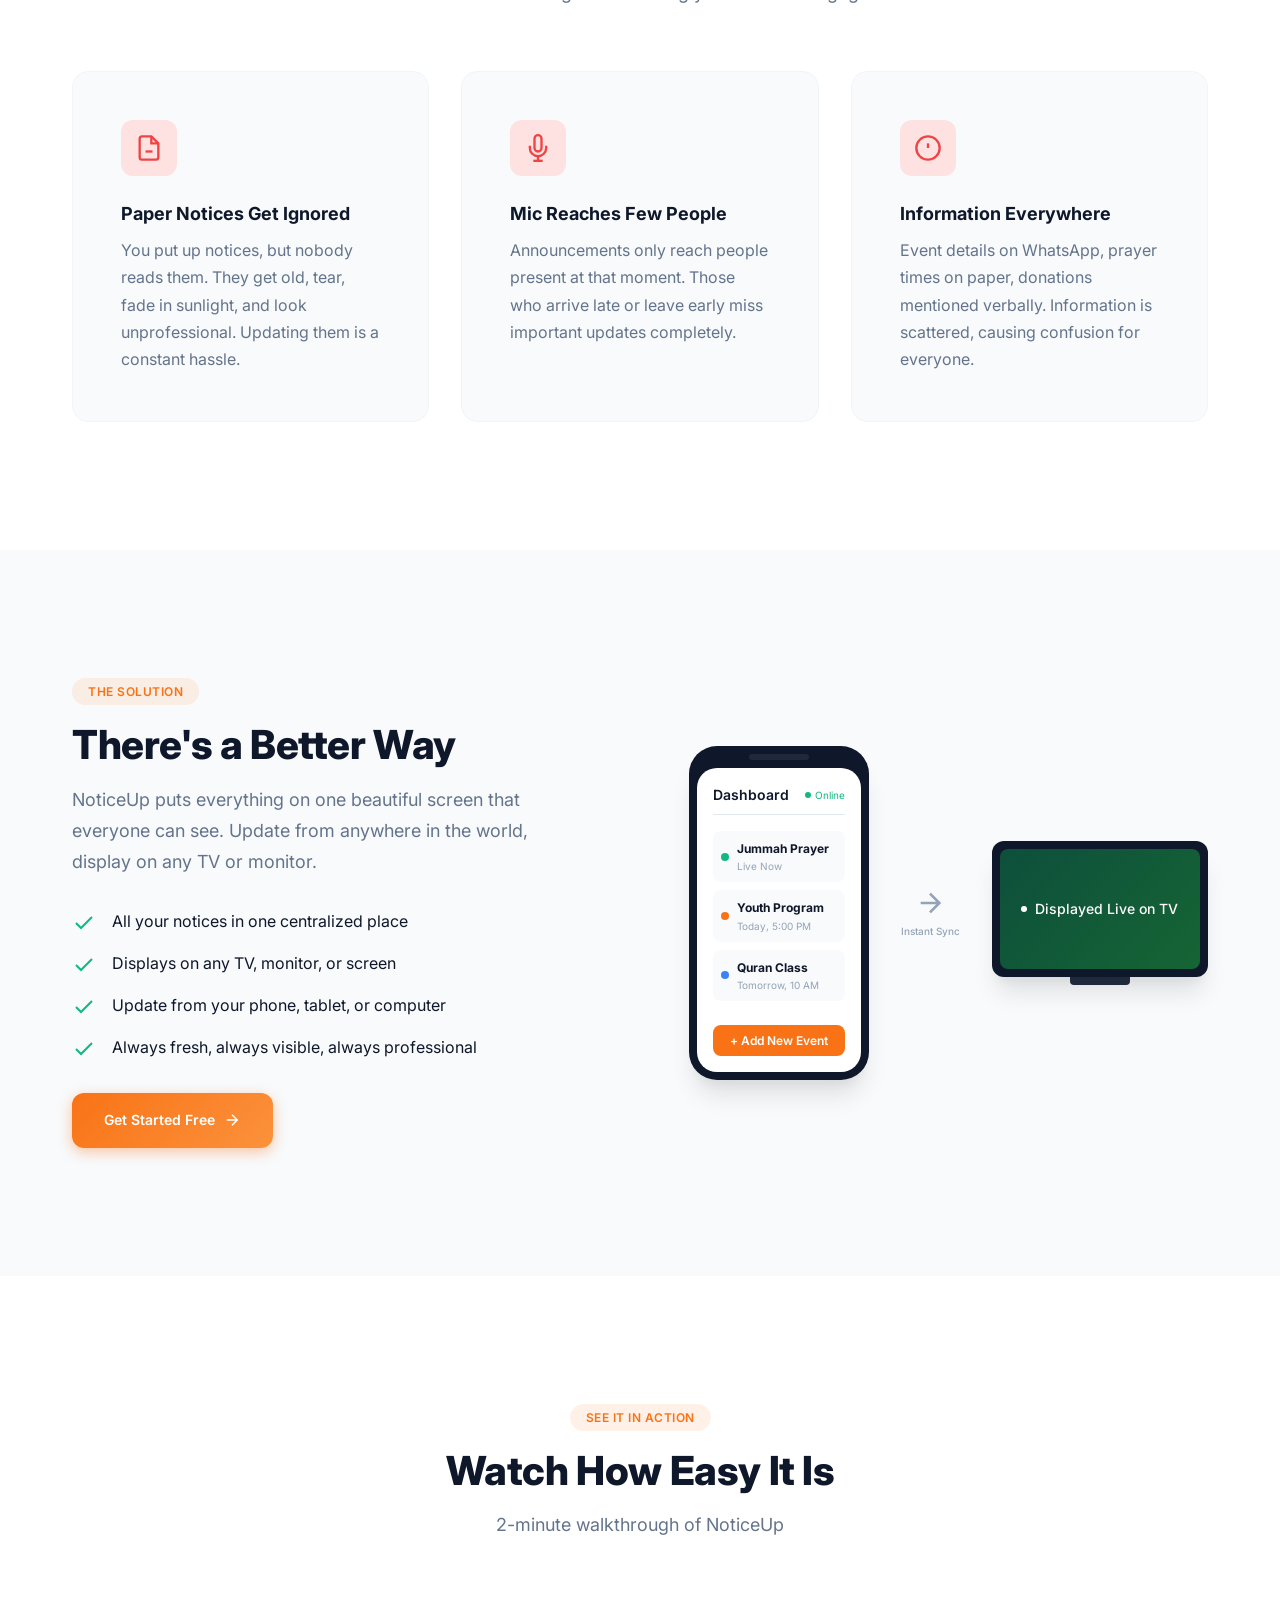
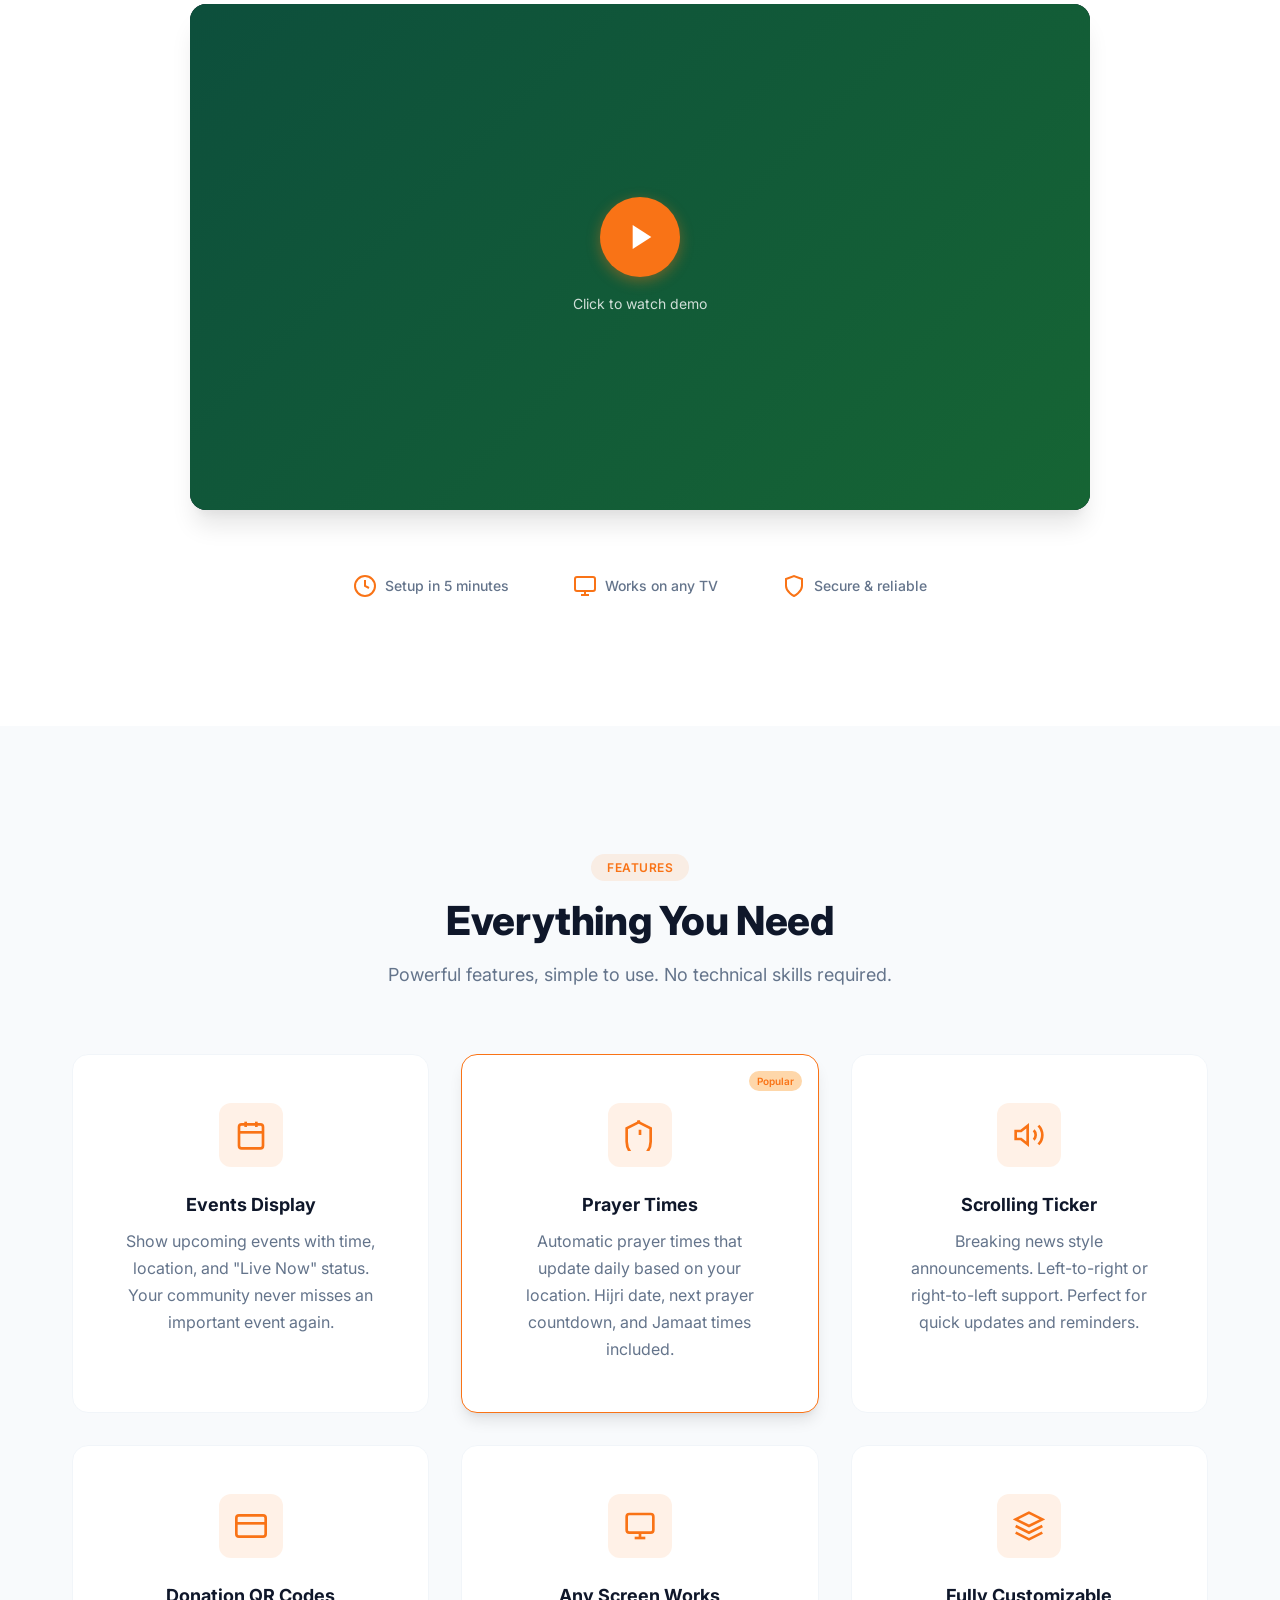
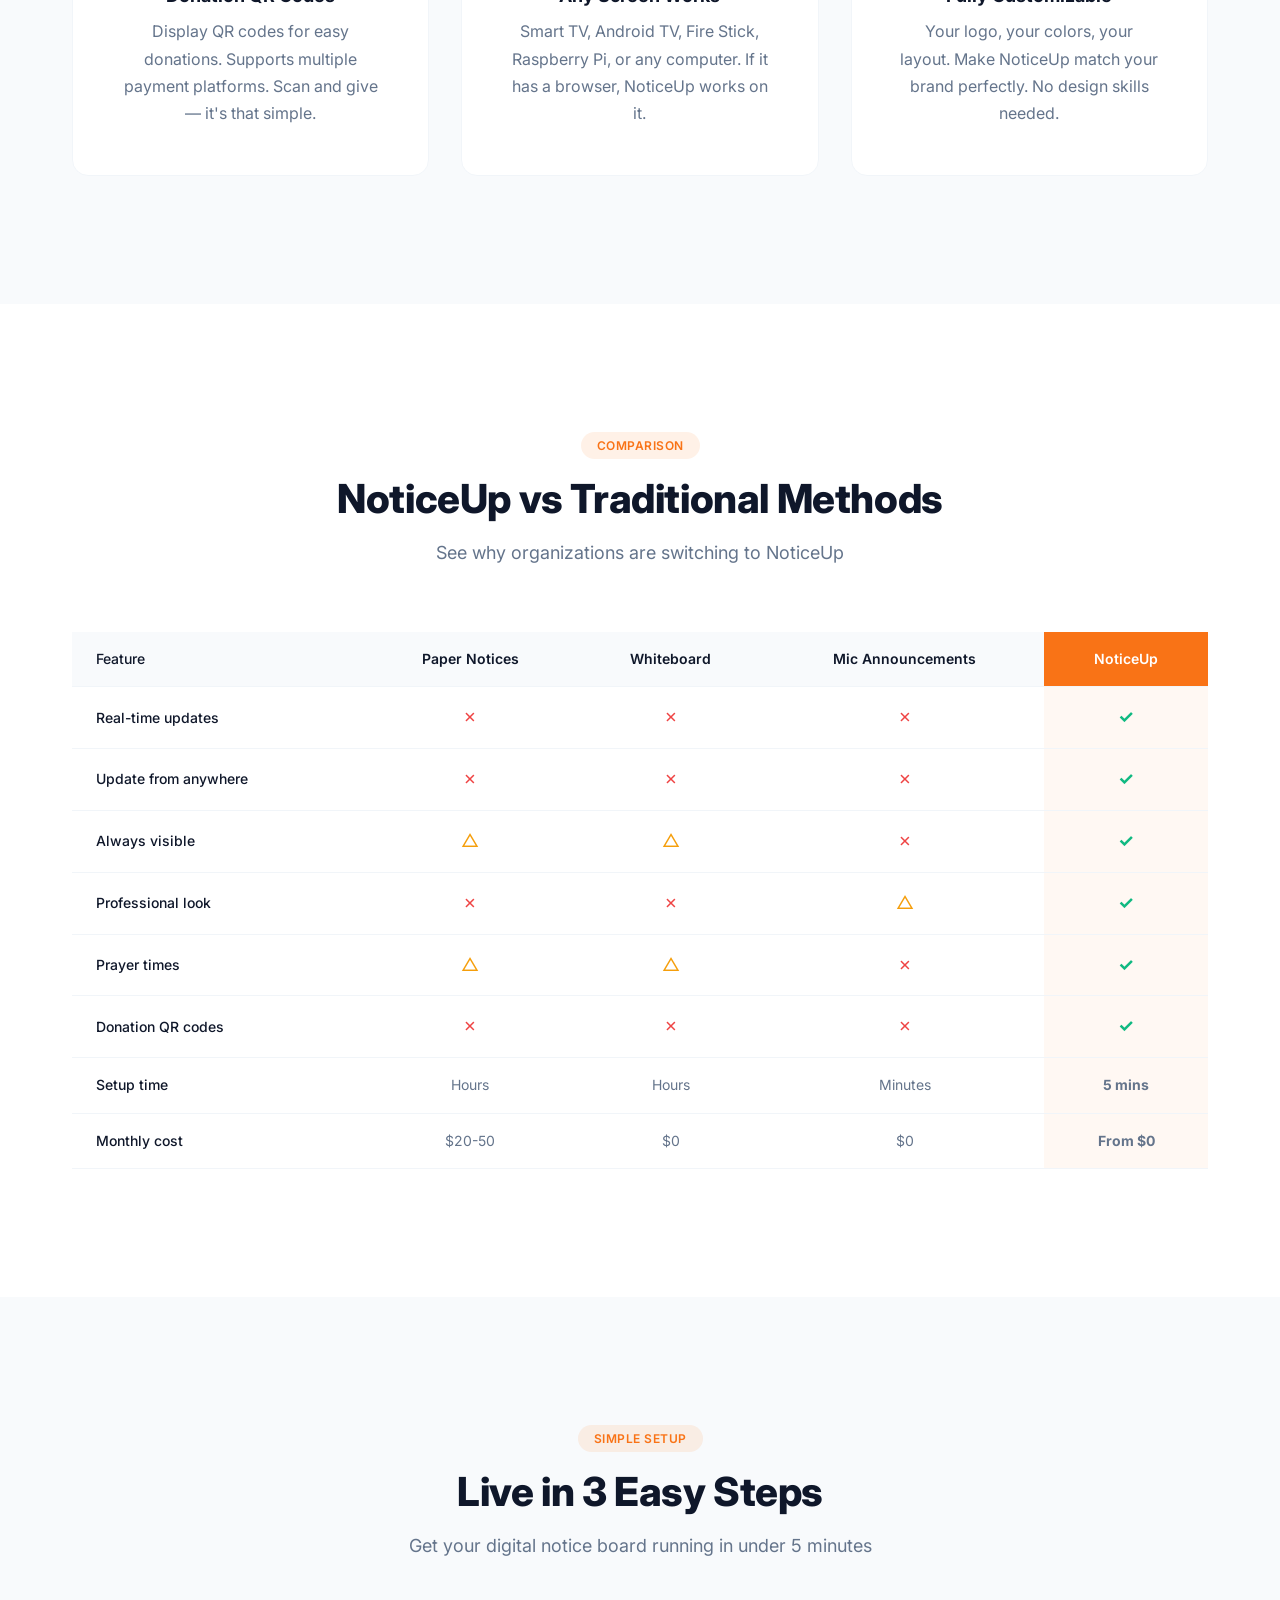
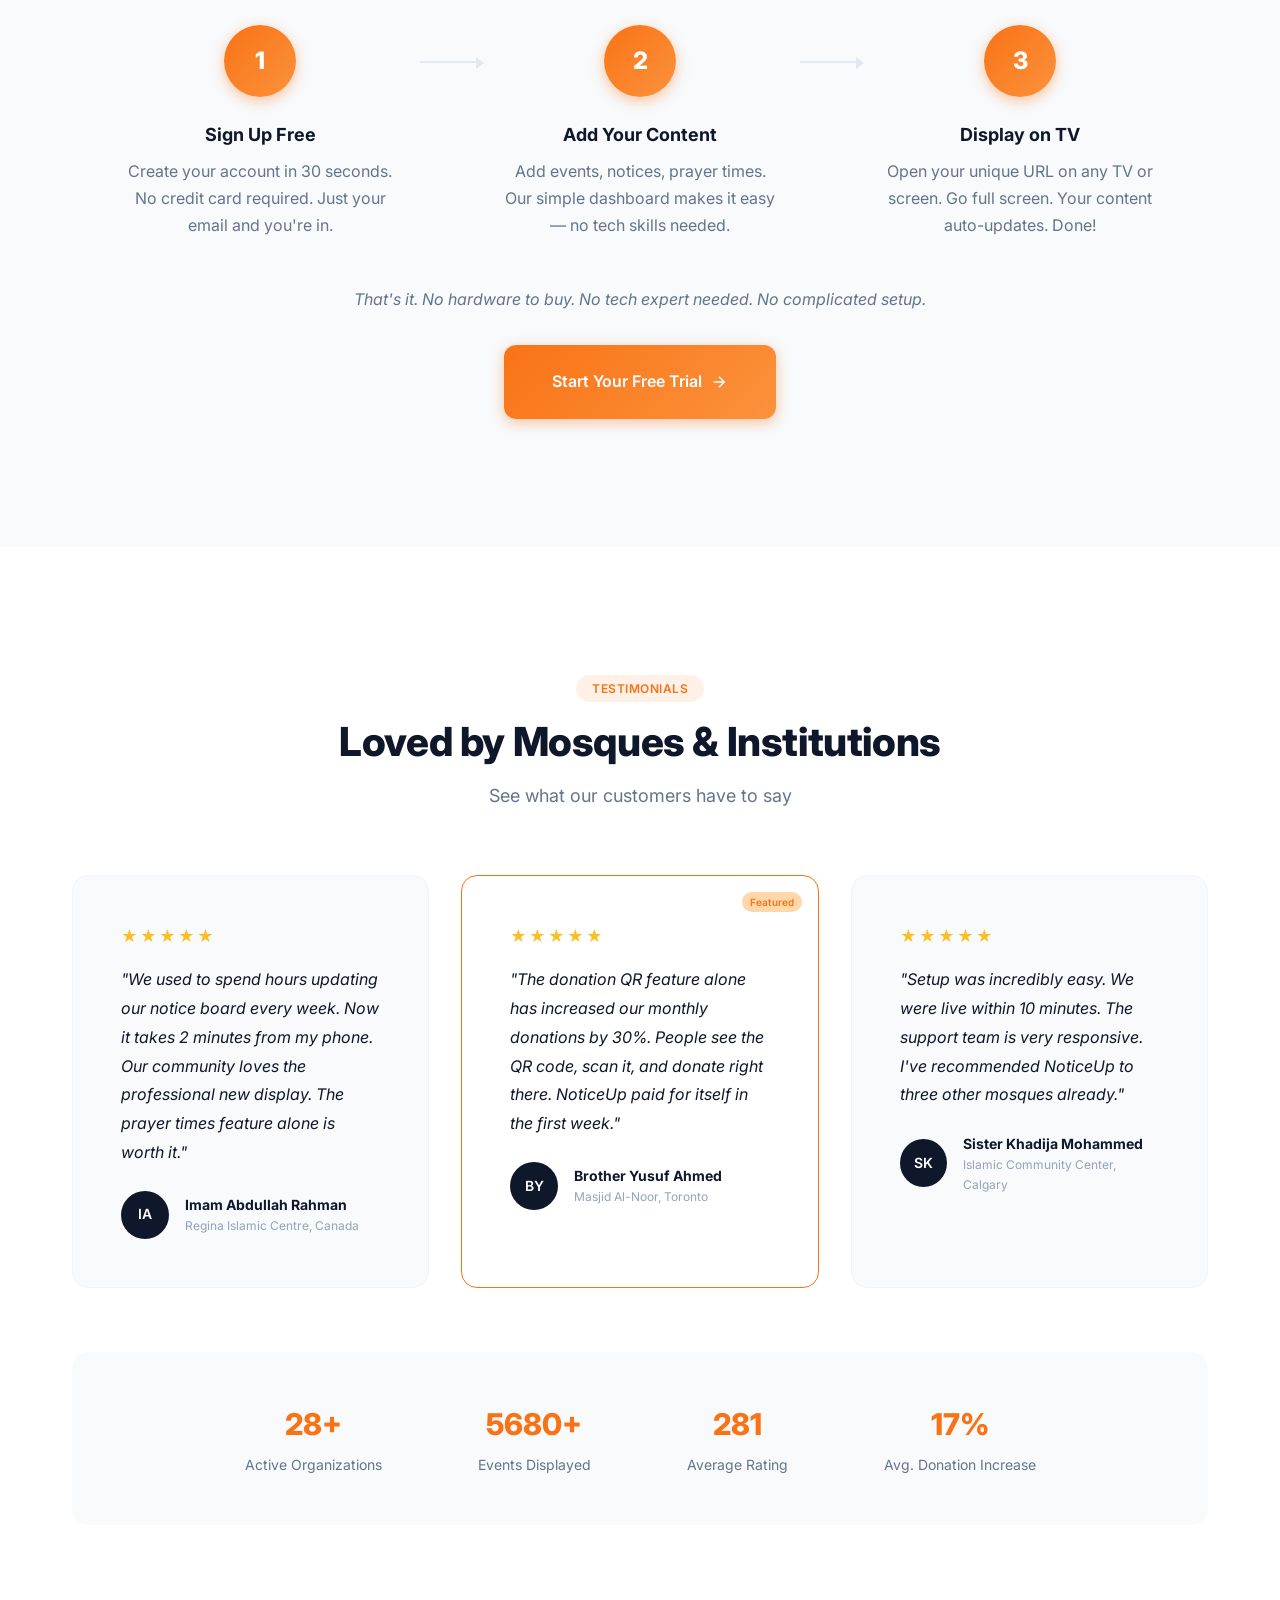
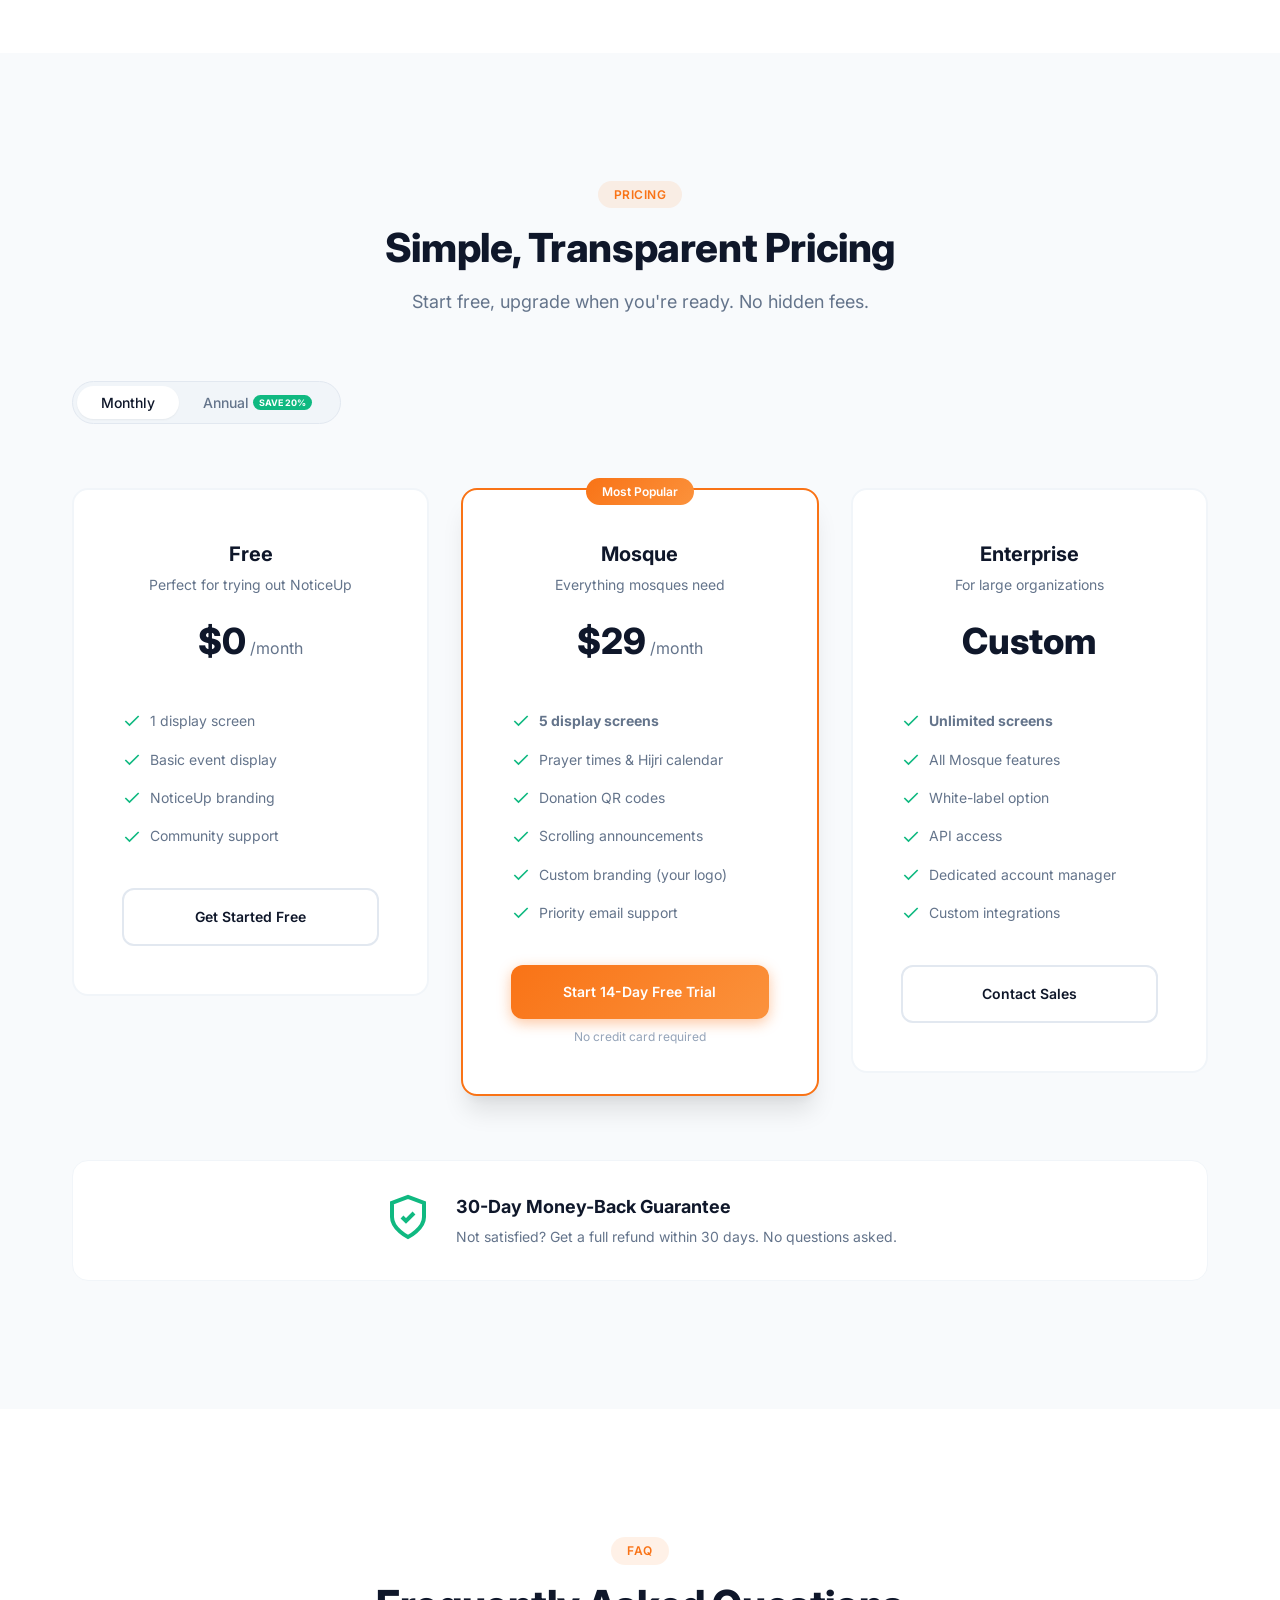
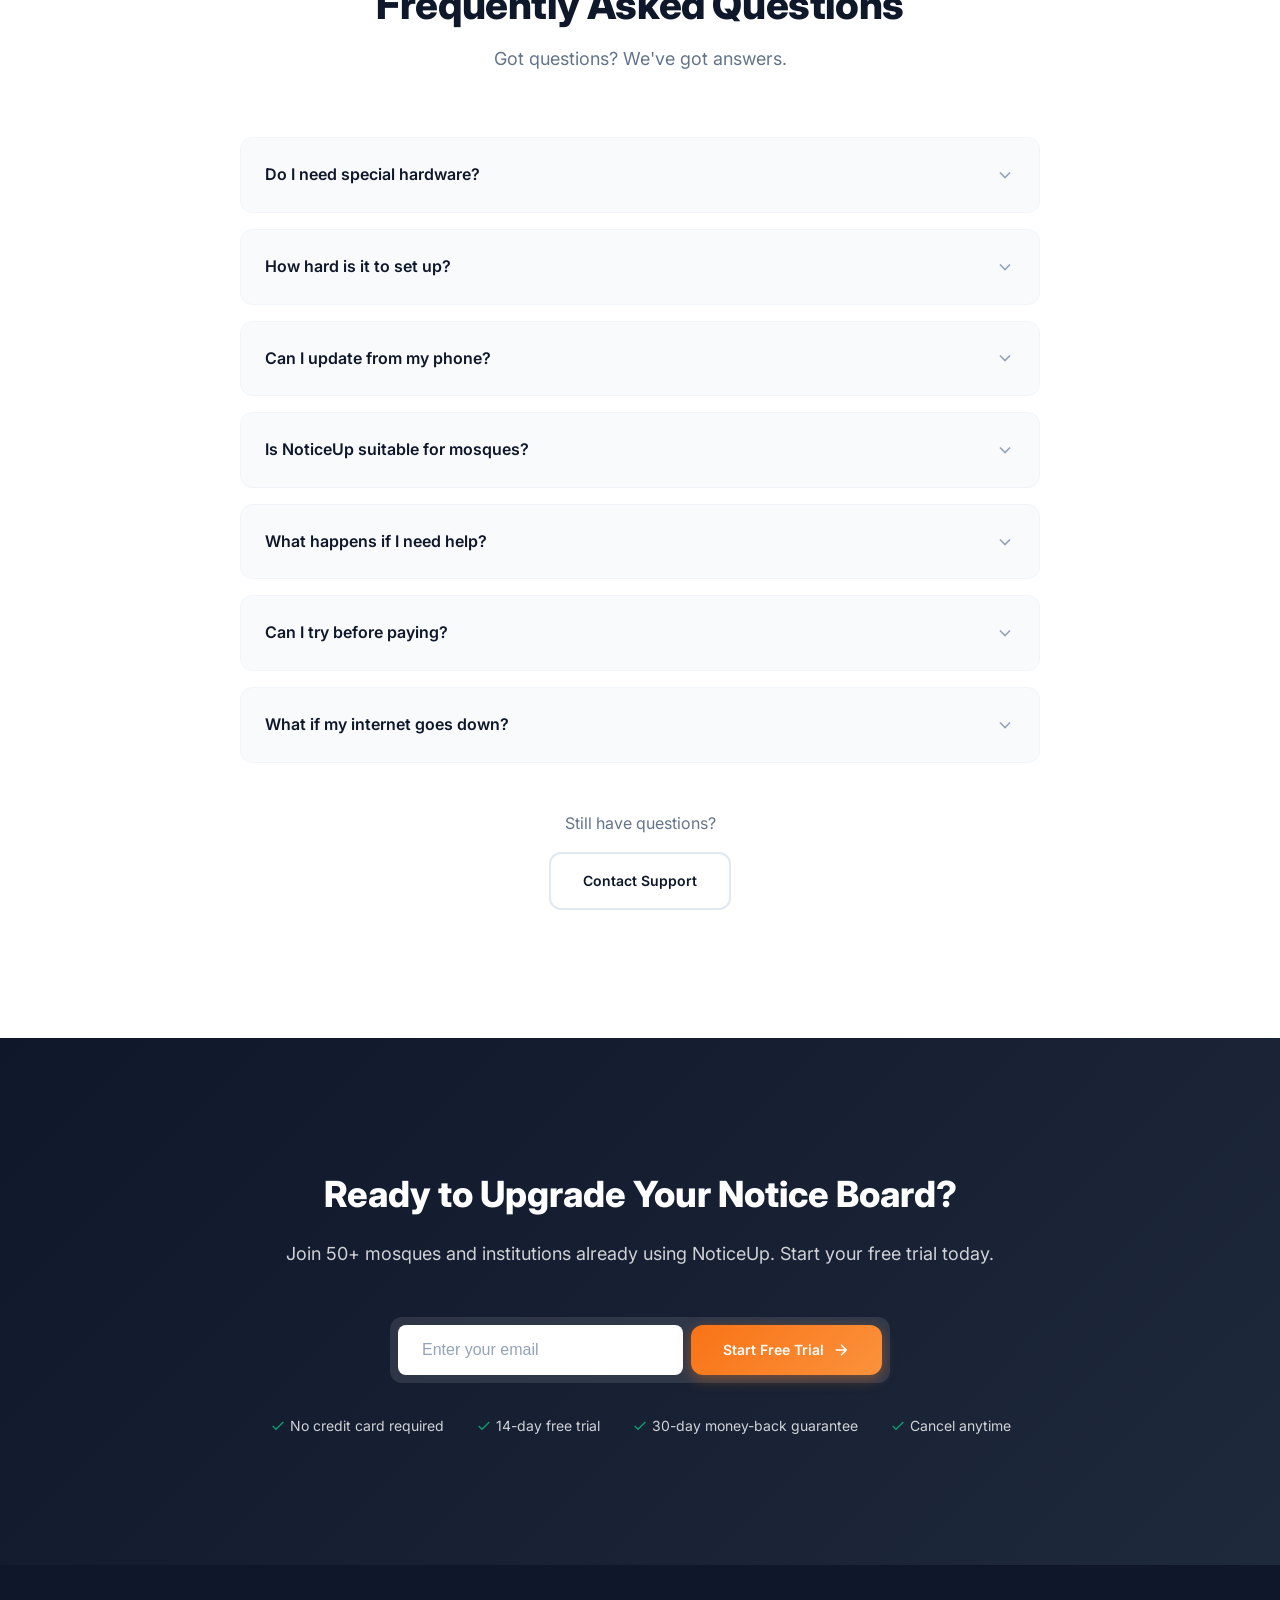
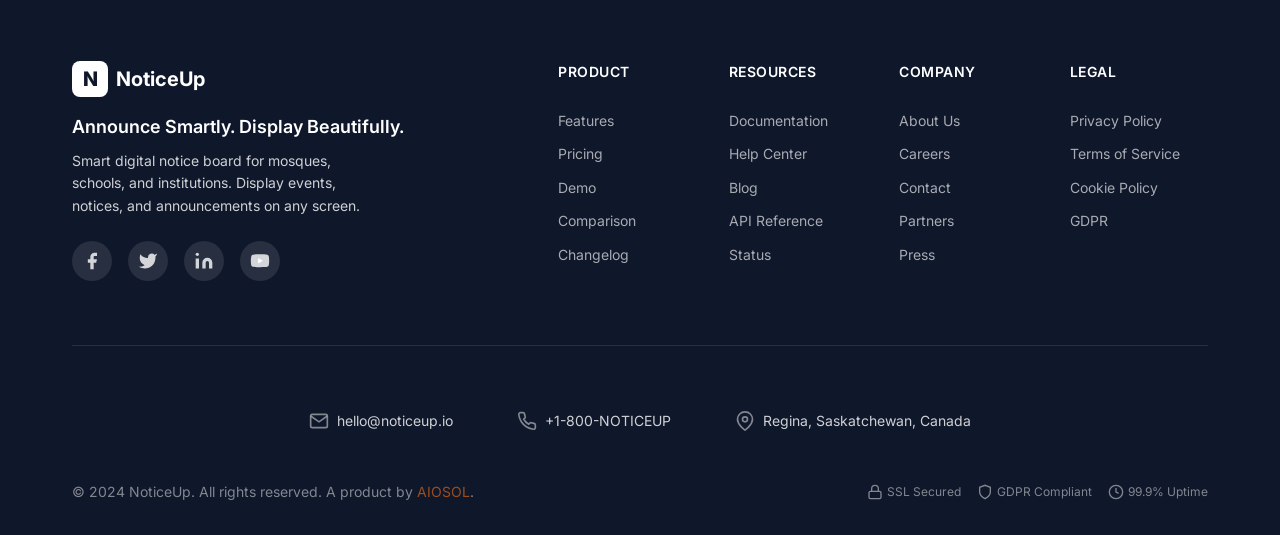
==== commit 3cc9e932: "Fix mobile UI issues - phone mockup, comparison, pricing - Widened phone mockup on mobile (200-220px" ====
--- a/landing-page/index.html
+++ b/landing-page/index.html
@@ -738,12 +738,9 @@
                     <h2 class="section-title" id="pricing-title">Simple, Transparent Pricing</h2>
                     <p class="section-subtitle">Start free, upgrade when you're ready. No hidden fees.</p>
                 </div>
-                <div class="pricing-toggle">
-                    <span class="toggle-label">Monthly</span>
-                    <button class="toggle-switch" id="pricingToggle" role="switch" aria-checked="false" aria-label="Toggle annual billing">
-                        <span class="toggle-slider"></span>
-                    </button>
-                    <span class="toggle-label">Annual <span class="save-badge">Save 20%</span></span>
+                <div class="pricing-toggle" id="pricingToggle" role="tablist">
+                    <button class="toggle-label active" data-billing="monthly" role="tab" aria-selected="true">Monthly</button>
+                    <button class="toggle-label" data-billing="annual" role="tab" aria-selected="false">Annual <span class="save-badge">Save 20%</span></button>
                 </div>
                 <div class="pricing-grid">
                     <article class="pricing-card">
--- a/landing-page/styles.css
+++ b/landing-page/styles.css
@@ -1590,55 +1590,52 @@
 }
 
 .pricing-toggle {
-    display: flex;
+    display: inline-flex;
     align-items: center;
     justify-content: center;
-    gap: var(--space-md);
-    margin-bottom: var(--space-3xl);
+    gap: 0;
+    margin: 0 auto var(--space-3xl);
+    background: var(--color-bg-section);
+    border-radius: var(--radius-full);
+    padding: 4px;
+    border: 1px solid var(--color-border);
 }
 
 .toggle-label {
     font-size: var(--font-size-sm);
+    font-weight: 500;
     color: var(--color-text);
+    padding: var(--space-sm) var(--space-lg);
+    border-radius: var(--radius-full);
+    cursor: pointer;
+    transition: all var(--transition-base);
+    display: flex;
+    align-items: center;
+    gap: var(--space-xs);
+}
+
+.toggle-label.active {
+    background: white;
+    color: var(--color-text-dark);
+    box-shadow: var(--shadow-sm);
 }
 
 .save-badge {
-    background: var(--color-success-light);
-    color: var(--color-success);
-    font-size: 10px;
-    font-weight: 600;
+    background: var(--color-success);
+    color: white;
+    font-size: 9px;
+    font-weight: 700;
     padding: 2px 6px;
     border-radius: var(--radius-full);
+    text-transform: uppercase;
 }
 
 .toggle-switch {
-    position: relative;
-    width: 48px;
-    height: 24px;
-    background: var(--color-border);
-    border-radius: var(--radius-full);
-    cursor: pointer;
-    transition: background var(--transition-base);
-}
-
-.toggle-switch[aria-checked="true"] {
-    background: var(--color-accent);
+    display: none;
 }
 
 .toggle-slider {
-    position: absolute;
-    top: 2px;
-    left: 2px;
-    width: 20px;
-    height: 20px;
-    background: white;
-    border-radius: 50%;
-    transition: transform var(--transition-base);
-    box-shadow: var(--shadow-sm);
-}
-
-.toggle-switch[aria-checked="true"] .toggle-slider {
-    transform: translateX(24px);
+    display: none;
 }
 
 .pricing-grid {
@@ -2602,11 +2599,29 @@
     }
 
     .phone-mockup {
-        width: 160px;
+        width: 220px;
     }
 
     .phone-screen {
-        min-height: 260px;
+        min-height: 300px;
+        padding: var(--space-lg);
+    }
+
+    .phone-item {
+        padding: var(--space-md);
+    }
+
+    .item-content strong {
+        font-size: var(--font-size-sm);
+    }
+
+    .item-content span {
+        font-size: var(--font-size-xs);
+    }
+
+    .phone-btn {
+        padding: var(--space-md);
+        font-size: var(--font-size-sm);
     }
 
     .arrow-connector {
@@ -2614,8 +2629,12 @@
     }
 
     .tv-screen {
-        width: 180px;
-        height: 100px;
+        width: 220px;
+        height: 130px;
+    }
+
+    .tv-content {
+        font-size: var(--font-size-base);
     }
 
     /* Demo */
@@ -2650,14 +2669,87 @@
         height: 28px;
     }
 
-    /* Comparison */
+    /* Comparison - Mobile Card View */
     .comparison-table-wrapper {
-        margin: 0 calc(-1 * var(--space-md));
-        padding: 0 var(--space-md);
+        margin: 0;
+        padding: 0;
+        overflow: visible;
     }
 
     .comparison-table {
-        min-width: 600px;
+        display: block;
+        min-width: auto;
+    }
+
+    .comparison-table thead {
+        display: none;
+    }
+
+    .comparison-table tbody {
+        display: flex;
+        flex-direction: column;
+        gap: var(--space-md);
+    }
+
+    .comparison-table tr {
+        display: grid;
+        grid-template-columns: 1fr 1fr 1fr 1fr;
+        gap: var(--space-xs);
+        background: white;
+        border-radius: var(--radius-lg);
+        padding: var(--space-md);
+        border: 1px solid var(--color-border-light);
+    }
+
+    .comparison-table td {
+        padding: var(--space-sm);
+        border: none;
+        text-align: center;
+        font-size: var(--font-size-xs);
+    }
+
+    .comparison-table td:first-child {
+        grid-column: 1 / -1;
+        text-align: center;
+        font-weight: 600;
+        font-size: var(--font-size-sm);
+        color: var(--color-text-dark);
+        padding-bottom: var(--space-sm);
+        border-bottom: 1px solid var(--color-border-light);
+        margin-bottom: var(--space-xs);
+    }
+
+    .comparison-table td.highlight {
+        background: rgba(249, 115, 22, 0.1);
+        border-radius: var(--radius-md);
+    }
+
+    .comparison-table td::before {
+        display: block;
+        font-size: 9px;
+        color: var(--color-text-light);
+        margin-bottom: 2px;
+        text-transform: uppercase;
+        letter-spacing: 0.5px;
+    }
+
+    .comparison-table tr td:nth-child(2)::before { content: 'Paper'; }
+    .comparison-table tr td:nth-child(3)::before { content: 'Whiteboard'; }
+    .comparison-table tr td:nth-child(4)::before { content: 'Mic'; }
+    .comparison-table tr td:nth-child(5)::before { content: 'NoticeUp'; }
+
+    .comparison-table tr td:nth-child(5) {
+        grid-column: 1 / -1;
+        background: rgba(249, 115, 22, 0.1);
+        border-radius: var(--radius-md);
+        margin-top: var(--space-xs);
+        padding: var(--space-sm);
+    }
+
+    .comparison-table tr td:nth-child(5)::before {
+        content: 'NoticeUp';
+        color: var(--color-accent);
+        font-weight: 600;
     }
 
     /* Steps */
@@ -2729,7 +2821,9 @@
     /* Pricing */
     .pricing-grid {
         grid-template-columns: 1fr;
-        gap: var(--space-md);
+        gap: var(--space-lg);
+        max-width: 400px;
+        margin: 0 auto;
     }
 
     .pricing-card {
@@ -2738,12 +2832,37 @@
 
     .pricing-card.popular {
         order: -1;
+        border-width: 2px;
+    }
+
+    .popular-badge {
+        font-size: 11px;
+        padding: var(--space-xs) var(--space-md);
+    }
+
+    .pricing-header h3 {
+        font-size: var(--font-size-xl);
+    }
+
+    .pricing-price .price {
+        font-size: var(--font-size-4xl);
+    }
+
+    .pricing-features {
+        text-align: left;
+    }
+
+    .pricing-features li {
+        font-size: var(--font-size-sm);
+        padding: var(--space-sm) 0;
     }
 
     .pricing-guarantee {
         flex-direction: column;
         text-align: center;
         padding: var(--space-lg);
+        max-width: 400px;
+        margin: var(--space-2xl) auto 0;
     }
 
     /* FAQ */
@@ -2998,28 +3117,44 @@
 
     /* Device Mockup */
     .phone-mockup {
-        width: 140px;
+        width: 200px;
     }
 
     .phone-screen {
-        min-height: 220px;
-        padding: var(--space-sm);
+        min-height: 280px;
+        padding: var(--space-md);
     }
 
     .tv-screen {
-        width: 160px;
-        height: 90px;
-    }
-
-    /* Comparison Table */
-    .comparison-table {
-        font-size: 10px;
-        min-width: 500px;
-    }
-
-    .comparison-table th,
+        width: 200px;
+        height: 110px;
+    }
+
+    /* Comparison Table - already mobile card view from 768px */
+    .comparison-table tr {
+        grid-template-columns: 1fr 1fr 1fr;
+    }
+
     .comparison-table td {
-        padding: var(--space-xs) var(--space-sm);
+        font-size: 11px;
+    }
+
+    /* Pricing Toggle */
+    .pricing-toggle {
+        width: 100%;
+        max-width: 280px;
+    }
+
+    .toggle-label {
+        flex: 1;
+        justify-content: center;
+        padding: var(--space-sm) var(--space-md);
+        font-size: var(--font-size-xs);
+    }
+
+    .save-badge {
+        font-size: 8px;
+        padding: 1px 4px;
     }
 
     /* Steps */
@@ -3056,6 +3191,14 @@
     }
 
     /* Pricing */
+    .pricing-grid {
+        max-width: 100%;
+    }
+
+    .pricing-card {
+        padding: var(--space-lg);
+    }
+
     .pricing-header h3 {
         font-size: var(--font-size-lg);
     }
@@ -3065,7 +3208,16 @@
     }
 
     .pricing-features li {
-        font-size: var(--font-size-xs);
+        font-size: var(--font-size-sm);
+    }
+
+    .pricing-toggle {
+        max-width: 100%;
+    }
+
+    .toggle-label {
+        padding: var(--space-sm);
+        font-size: 11px;
     }
 
     /* FAQ */
